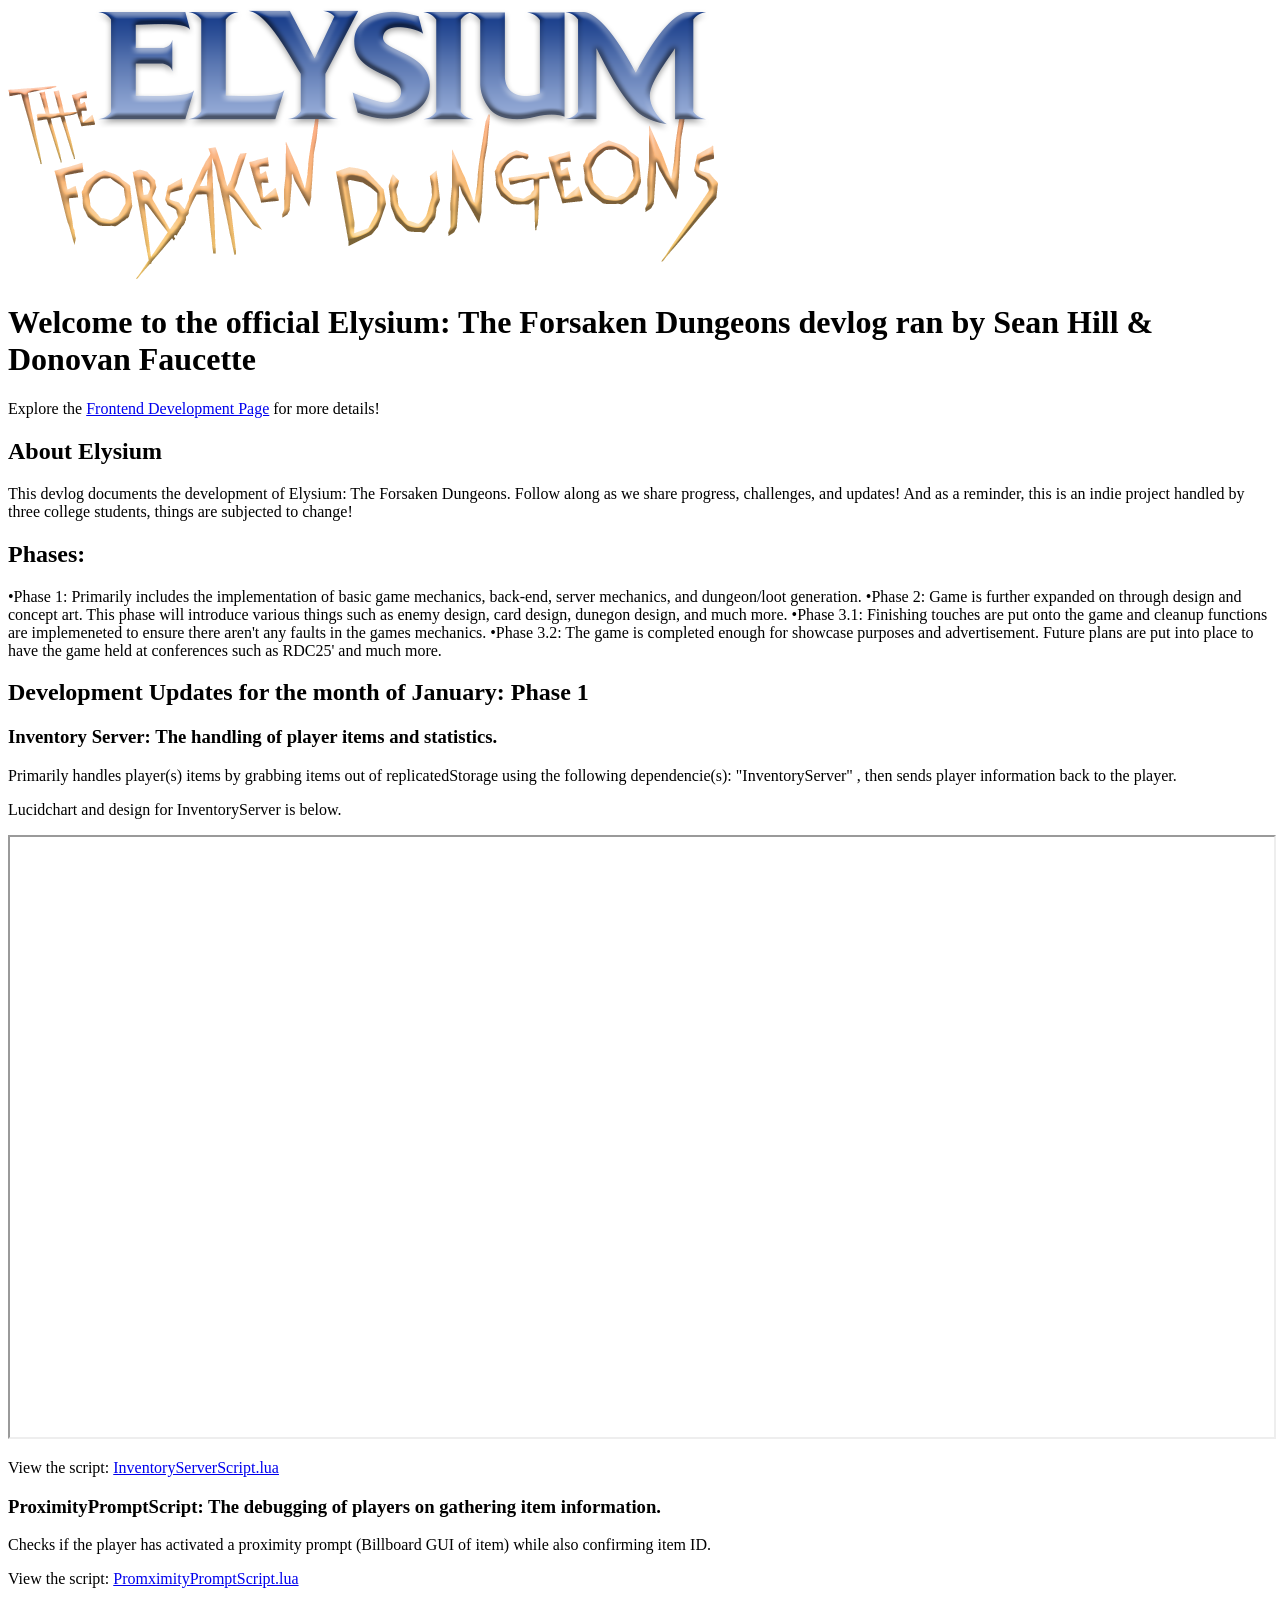
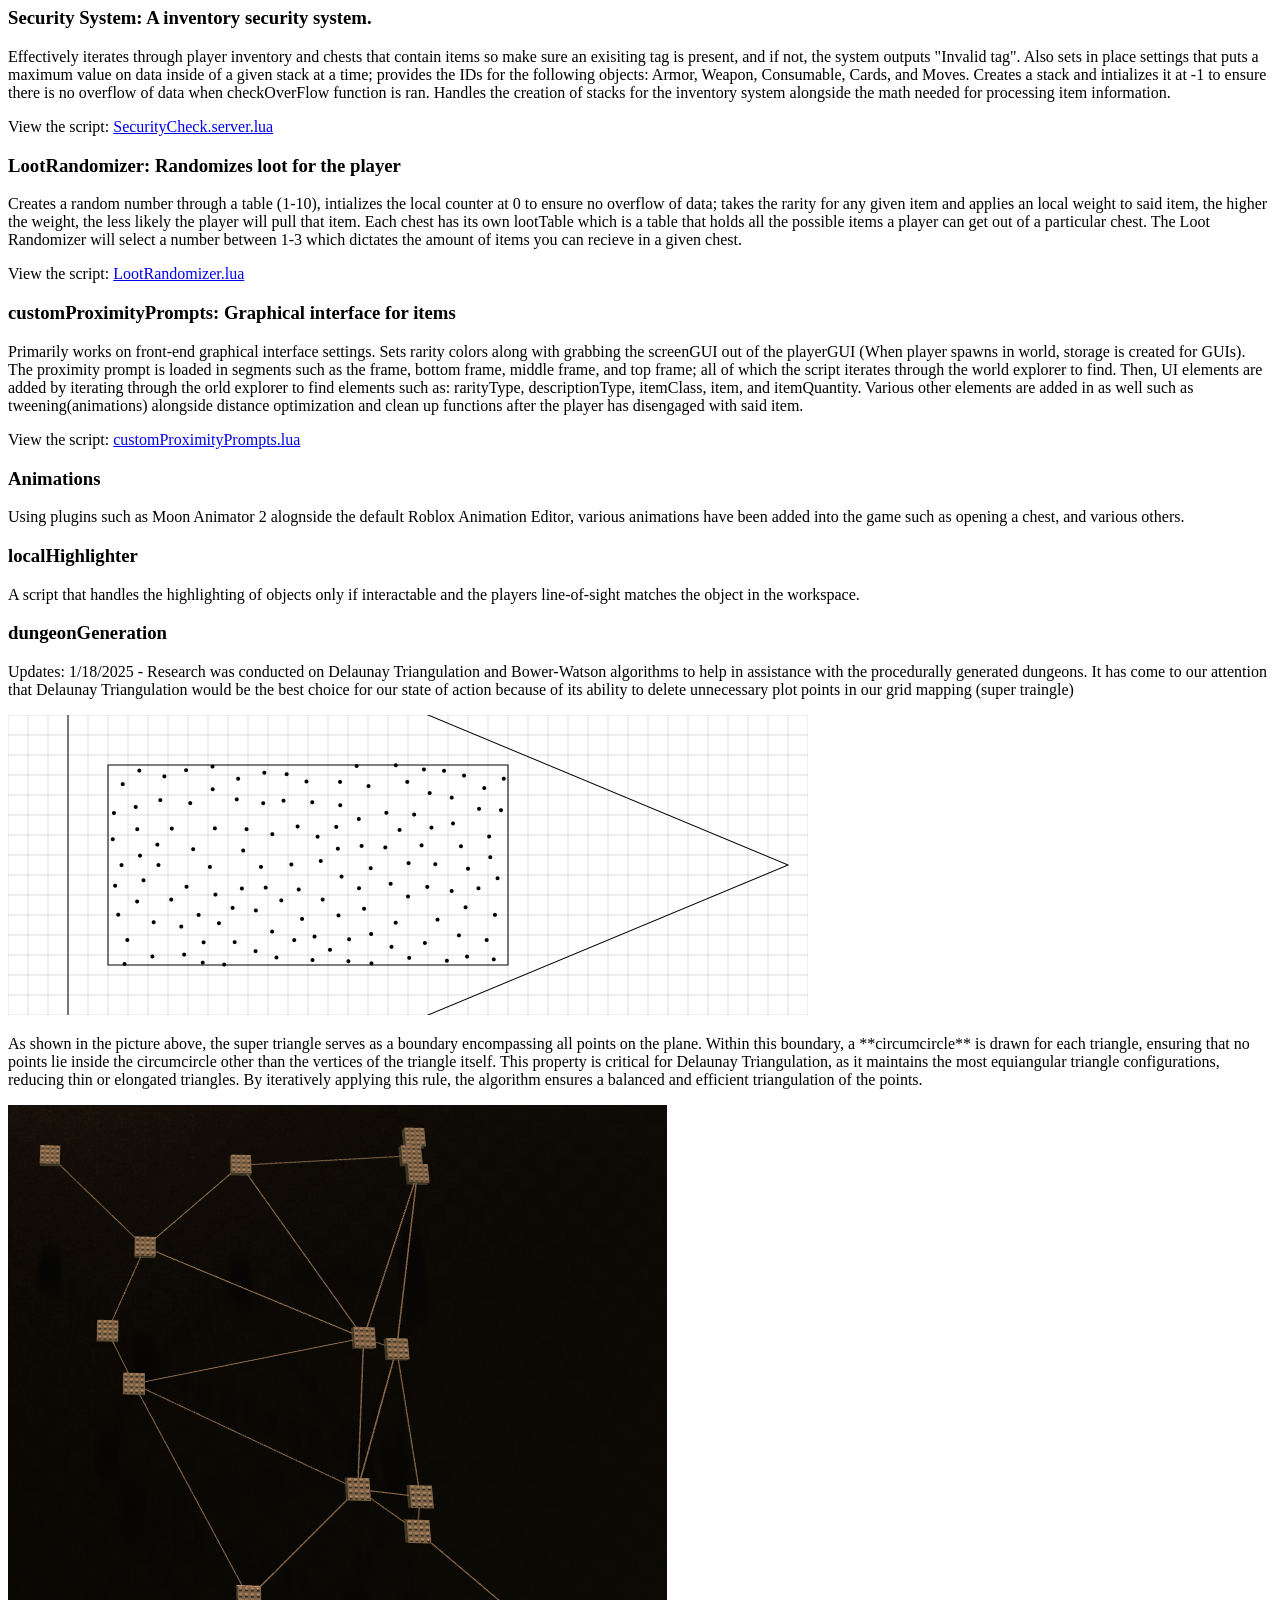
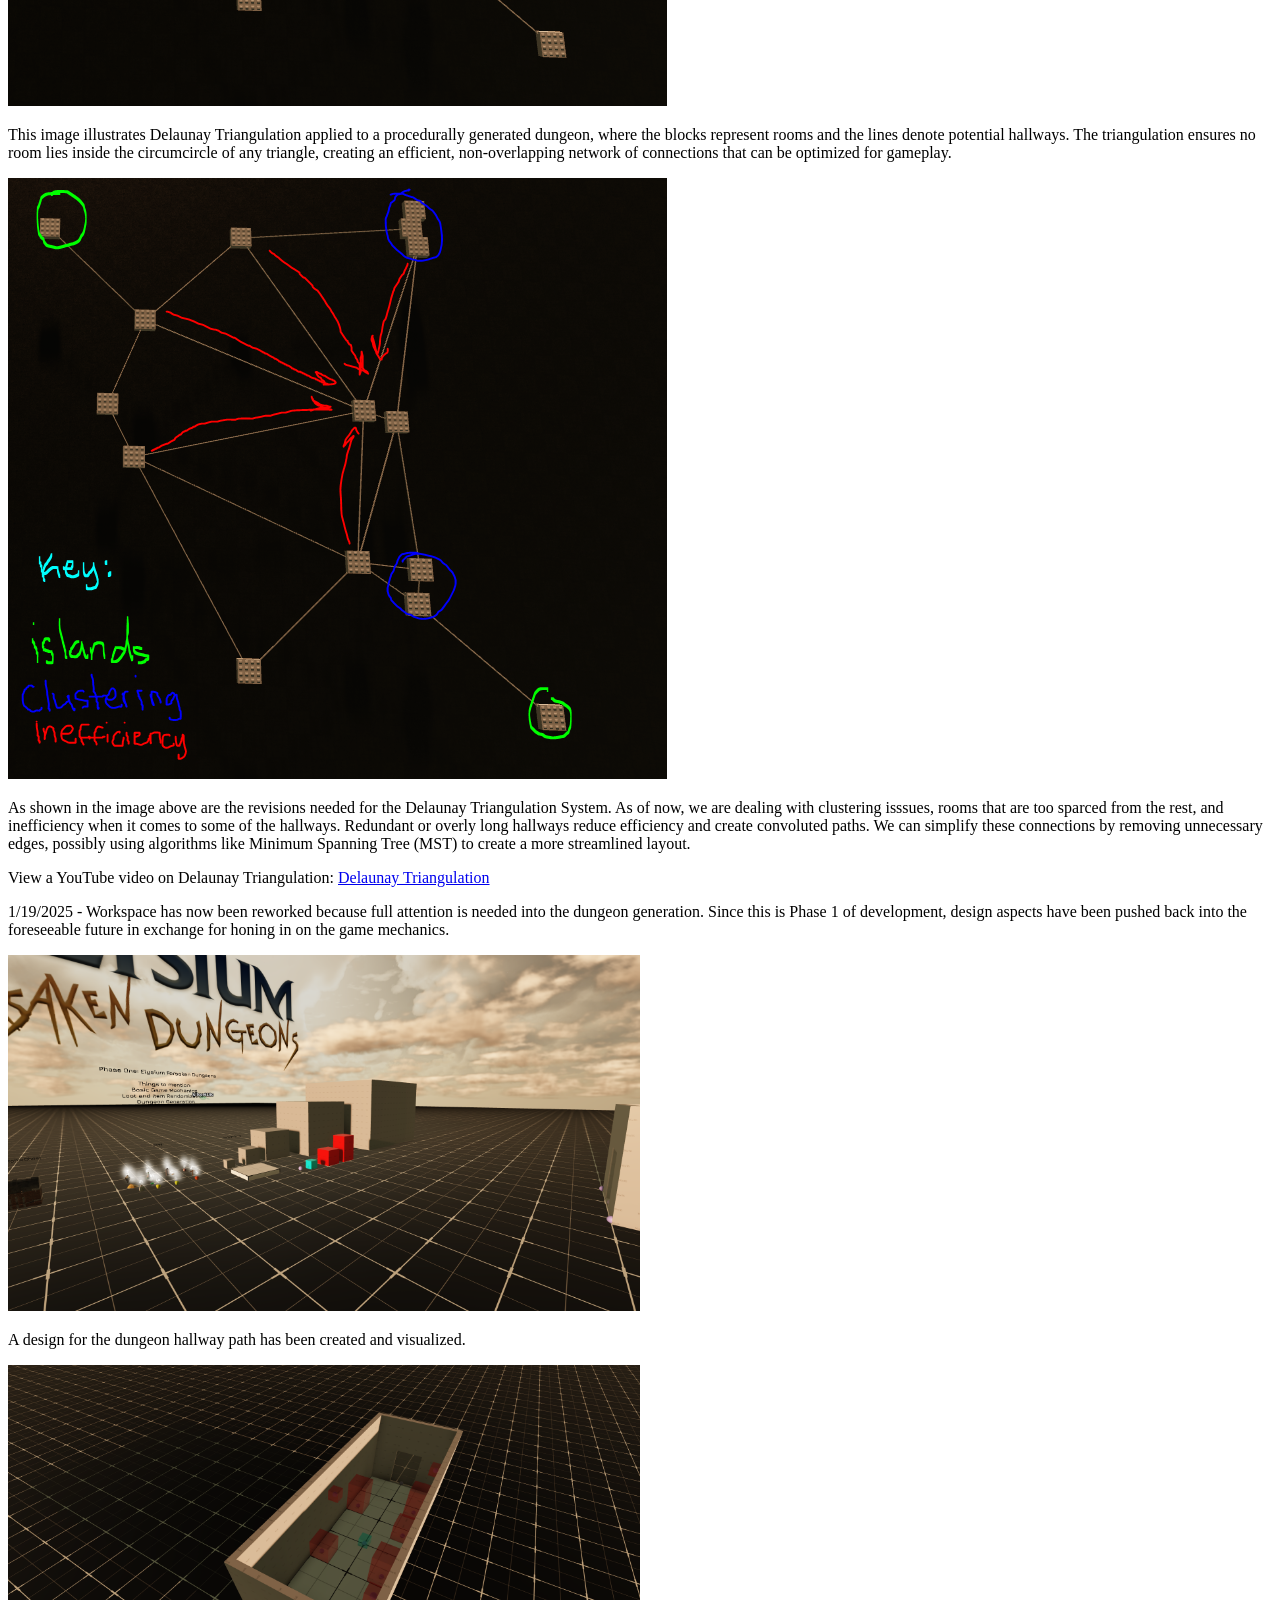
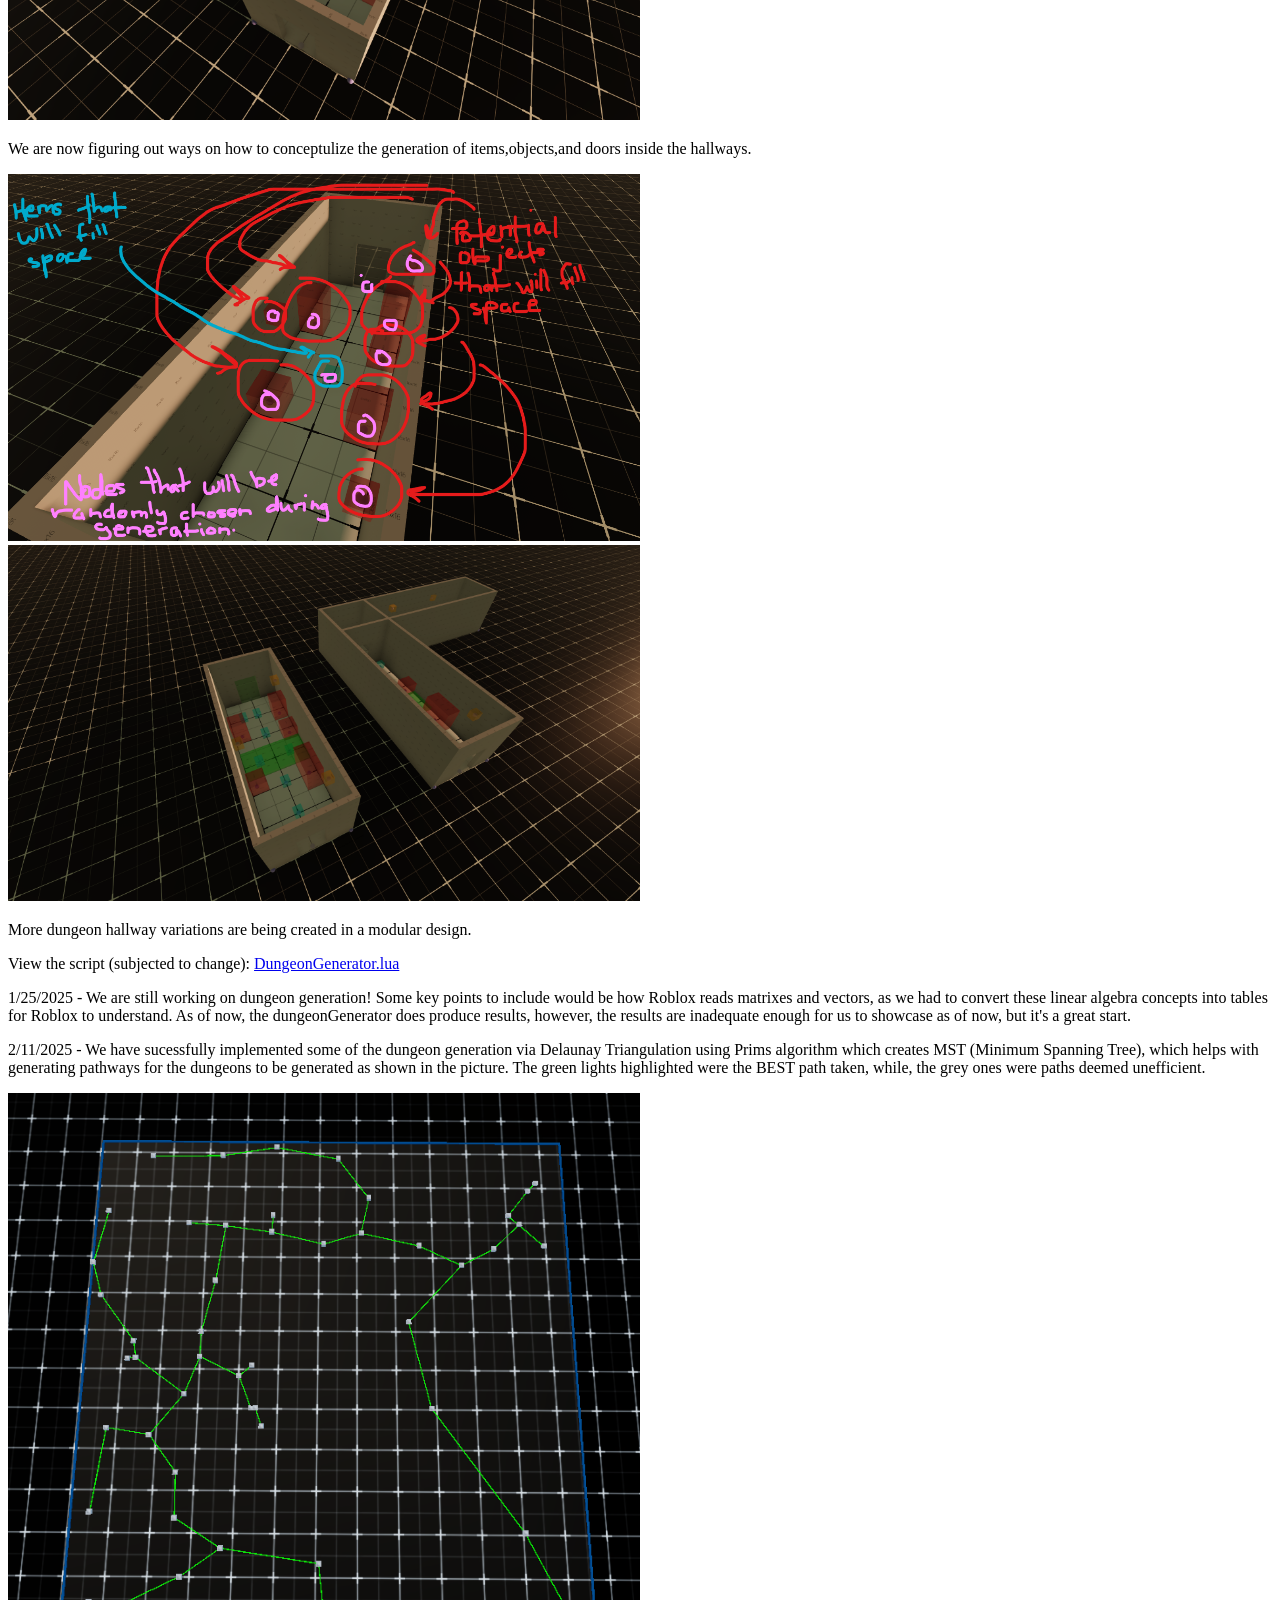
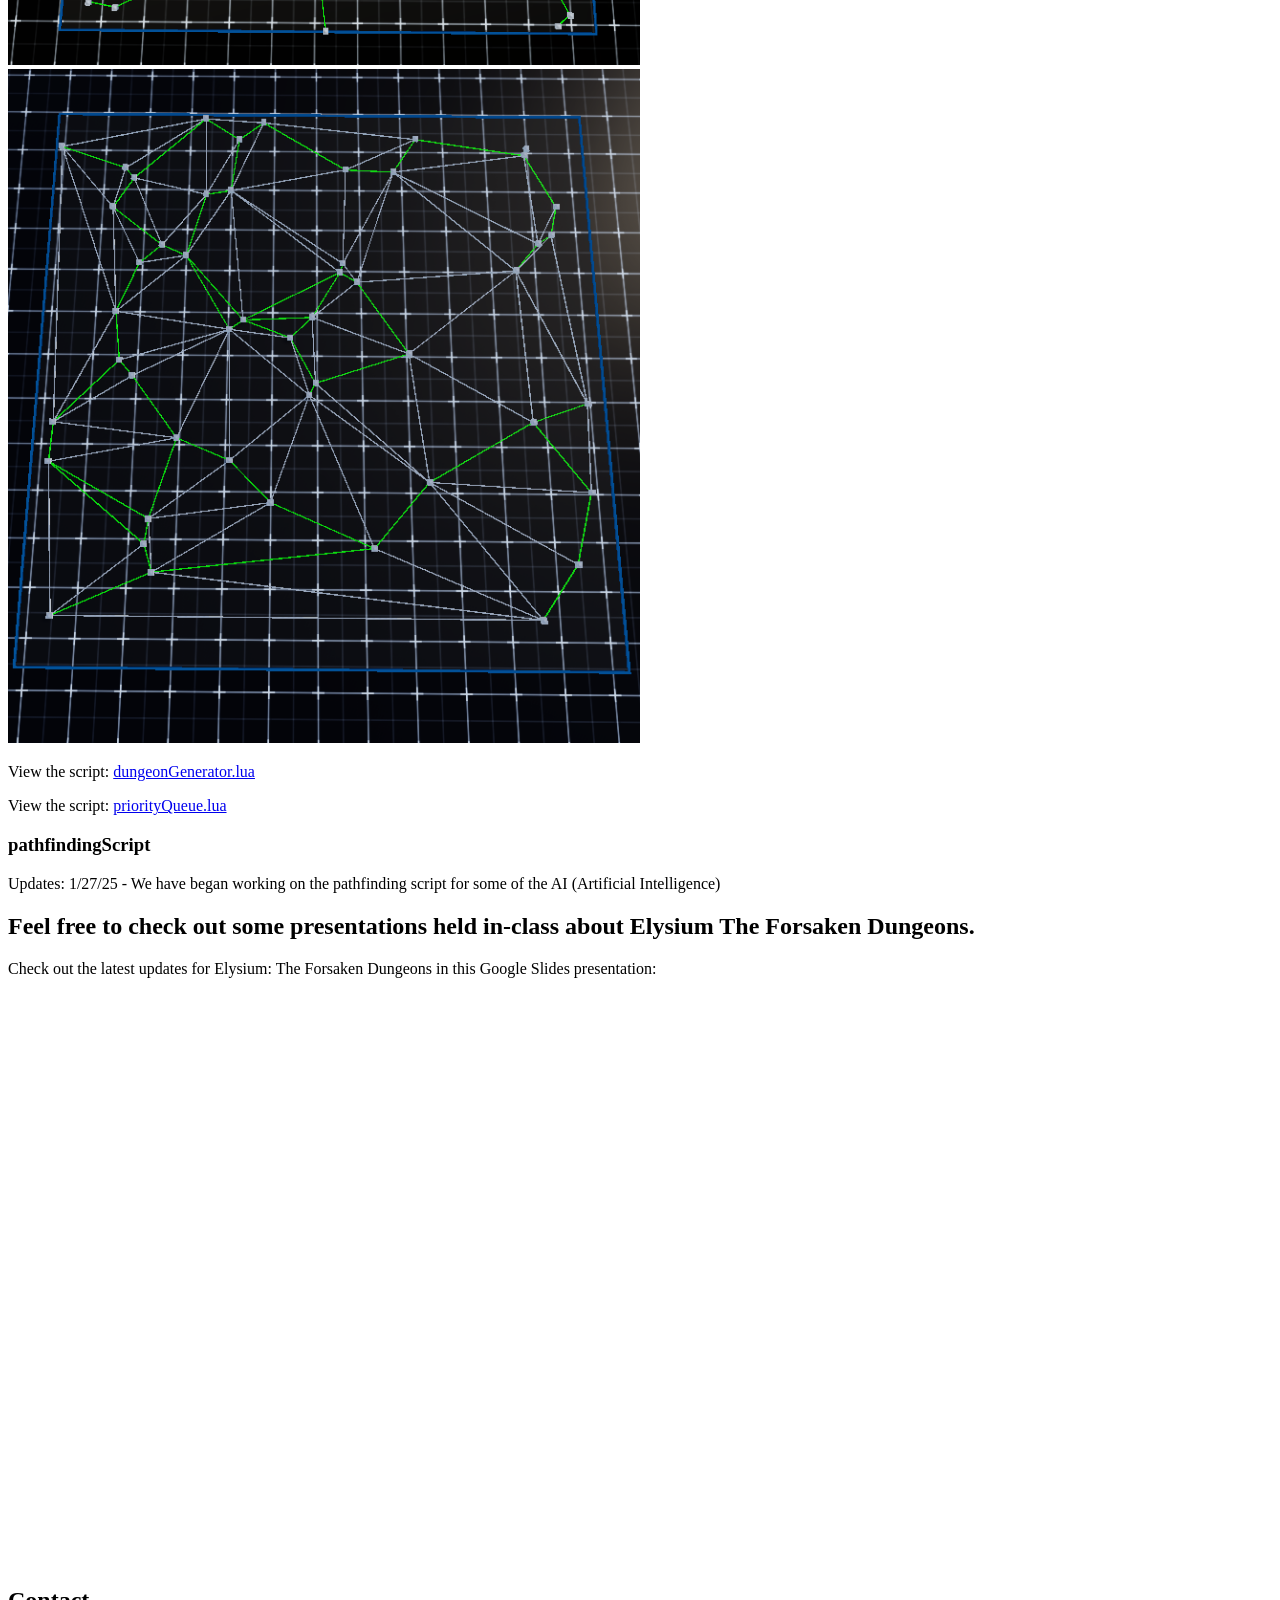
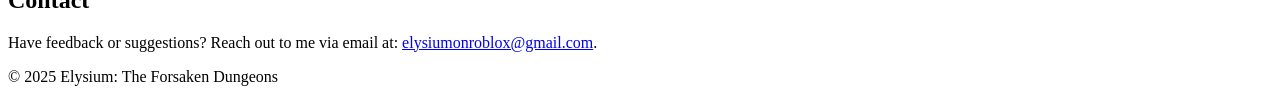
==== index.html @ 2f572a01 "Update index.html" ====
<!DOCTYPE html>
<html lang="en">
<head>
    <meta charset="UTF-8">
    <meta name="viewport" content="width=device-width, initial-scale=1.0">
    <title>Elysium: The Forsaken Dungeons</title>
    <link rel="stylesheet" href="style.css">
</head>
<body>
    <header>
        <img src="logo.png" alt="Elysium Logo" id="game-logo">
        <h1>Welcome to the official Elysium: The Forsaken Dungeons devlog ran by Sean Hill & Donovan Faucette</h1>
        <p>Explore the <a href="https://faucetted0530.github.io/Elysium-Development/" target="_blank">Frontend Development Page</a> for more details!</p>
    </header>
    <main>
        <section>
            <h2>About Elysium</h2>
            <p>This devlog documents the development of Elysium: The Forsaken Dungeons. Follow along as we share progress, challenges, and updates! And as a reminder, this is an indie project handled by three college students, things are subjected to change!</p>
        </section>
        <section>
            <section>
            <h2>Phases:</h2>
            <p>•Phase 1: Primarily includes the implementation of basic game mechanics, back-end, server mechanics, and dungeon/loot generation.
               •Phase 2: Game is further expanded on through design and concept art. This phase will introduce various things such as enemy design, card design, dunegon design, and much more.
               •Phase 3.1: Finishing touches are put onto the game and cleanup functions are implemeneted to ensure there aren't any faults in the games mechanics. 
               •Phase 3.2: The game is completed enough for showcase purposes and advertisement. Future plans are put into place to have the game held at conferences such as RDC25' and much more.</p>
        </section>
        <section>
            <h2>Development Updates for the month of January: Phase 1</h2>
            <article>
                <h3>Inventory Server: The handling of player items and statistics.</h3>
                <p>Primarily handles player(s) items by grabbing items out of replicatedStorage using the following dependencie(s): "InventoryServer" , then sends player information back to the player. </p>
                <p>Lucidchart and design for InventoryServer is below.</p>
                <iframe src="https://drive.google.com/file/d/1Bl6S8-51OgXK31w7BebmNlVU2c-J7W19/preview" width="100%" height="600px">
                Your browser does not support iframes.
                </iframe>
                <p>View the script: <a href="https://github.com/Silver20619/Elysium-Development/raw/main/Scripts/src/Server/InventoryServer.lua" target="_blank">InventoryServerScript.lua</a></p
                
            </article>
            <article>
                <h3>ProximityPromptScript: The debugging of players on gathering item information.</h3>
                <p>Checks if the player has activated a proximity prompt (Billboard GUI of item) while also confirming item ID. </p>
                <p>View the script: <a href="https://github.com/Silver20619/Elysium-Development/raw/main/Scripts/src/Server/ProximityPromptScript/Script.server.lua" target="_blank">PromximityPromptScript.lua</a></p
                                                                                                                                                                                                              
            </article>
            <article>
                <h3>Security System: A inventory security system.</h3>
                <p>Effectively iterates through player inventory and chests that contain items so make sure an exisiting tag is present, and if not, the system outputs "Invalid tag". Also sets in place settings that puts a maximum value on data inside of a given stack at a time; provides the IDs for the following objects: Armor, Weapon, Consumable, Cards, and Moves. Creates a stack and intializes it at -1 to ensure there is no overflow of data when checkOverFlow function is ran. Handles the creation of stacks for the inventory system alongside the math needed for processing item information. </p>
                <p>View the script: <a href="https://github.com/Silver20619/Elysium-Development/raw/main/Scripts/src/Server/SecurityCheck.server.lua" target="_blank">SecurityCheck.server.lua</a></p
            </article>
             <article>
                <h3>LootRandomizer: Randomizes loot for the player </h3>
                <p>Creates a random number through a table (1-10), intializes the local counter at 0 to ensure no overflow of data; takes the rarity for any given item and applies an local weight to said item, the higher the weight, the less likely the player will pull that item. Each chest has its own lootTable which is a table that holds all the possible items a player can get out of a particular chest. The Loot Randomizer will select a number between 1-3 which dictates the amount of items you can recieve in a given chest. </p>
                <p>View the script: <a href="https://github.com/Silver20619/Elysium-Development/raw/main/Scripts/src/Server/LootRandomizer.lua" target="_blank">LootRandomizer.lua</a></p
                <img src="RobloxScreenShot20250115_164452254.png" alt="Player interacts with chest and is granted the random item "Antidote">                                                                                                                                                                              
            </article>
            <article>
                <h3>customProximityPrompts: Graphical interface for items</h3>
                <p>Primarily works on front-end graphical interface settings. Sets rarity colors along with grabbing the screenGUI out of the playerGUI (When player spawns in world, storage is created for GUIs). The proximity prompt is loaded in segments such as the frame, bottom frame, middle frame, and top frame; all of which the script iterates through the world explorer to find. Then, UI elements are added by iterating through the orld explorer to find elements such as: rarityType, descriptionType, itemClass, item, and itemQuantity. Various other elements are added in as well such as tweening(animations) alongside distance optimization and clean up functions after the player has disengaged with said item. </p>
                <p>View the script: <a href="https://github.com/Silver20619/Elysium-Development/raw/main/Scripts/src/Server/customProximityPrompts.lua" target="_blank">customProximityPrompts.lua</a></p
                <img src="C2976CD9-923E-4DBC-86C6-30BD529B8DAD.jpg" alt="Player looking at a red apple in the game world is promnpted a GUI (graphical user interface) designed completely in Roblox Studio">                                                                                                                                                                                              
            </article>
            <article>
                <h3>Animations</h3>
                <p>Using plugins such as Moon Animator 2 alognside the default Roblox Animation Editor, various animations have been added into the game such as opening a chest, and various others. </p>
            </article>
            <article>
                <h3>localHighlighter</h3>
                <p>A script that handles the highlighting of objects only if interactable and the players line-of-sight matches the object in the workspace.</p>
            </article>
             <article>
                <h3>dungeonGeneration</h3>
                <p>Updates:
                1/18/2025 - Research was conducted on Delaunay Triangulation and Bower-Watson algorithms to help in assistance with the procedurally generated dungeons. It has come to our attention that Delaunay Triangulation would be the best choice for our state of action because of its ability to delete unnecessary plot points in our grid mapping (super traingle) </p>
                <img src="superTriangle.png" 
                 alt="Super Triangle in Delaunay Triangulation" 
                 style="max-width: 100%; height: auto;">
                 <p> As shown in the picture above, the super triangle serves as a boundary encompassing all points on the plane. Within this boundary, a **circumcircle** is drawn for each triangle, ensuring that no points lie inside the circumcircle other than the vertices of the triangle itself. This property is critical for Delaunay Triangulation, as it maintains the most equiangular triangle configurations, reducing thin or elongated triangles. By iteratively applying this rule, the algorithm ensures a balanced and efficient triangulation of the points.</p>
                <img src="Triangulation.PNG" 
                 alt="Delaunay Triangulation ran in-game simulating rooms and pathways to rooms" 
                 style="max-width: 100%; height: auto;">
                 <p> This image illustrates Delaunay Triangulation applied to a procedurally generated dungeon, where the blocks represent rooms and the lines denote potential hallways. The triangulation ensures no room lies inside the circumcircle of any triangle, creating an efficient, non-overlapping network of connections that can be optimized for gameplay.</p>    
                <img src="TriangulationRevision.PNG" 
                 alt="Revised Delaunay Triangulation for future reference" 
                 style="max-width: 100%; height: auto;">
                 <p>As shown in the image above are the revisions needed for the Delaunay Triangulation System. As of now, we are dealing with clustering isssues, rooms that are too sparced from the rest, and inefficiency when it comes to some of the hallways. Redundant or overly long hallways reduce efficiency and create convoluted paths. We can simplify these connections by removing unnecessary edges, possibly using algorithms like Minimum Spanning Tree (MST) to create a more streamlined layout.</p>
                 <p>View a YouTube video on Delaunay Triangulation: <a href="https://www.youtube.com/watch?v=GctAunEuHt4&t=1s" target="_blank">Delaunay Triangulation</a></p </p>
                 <p>1/19/2025 - Workspace has now been reworked because full attention is needed into the dungeon generation. Since this is Phase 1 of development, design aspects have been pushed back into the foreseeable future in exchange for honing in on the game mechanics.</p>
                 <img src="RevisedWorkspace.png" 
                 alt="Revised Workspace to allow for full workflow" 
                 style="max-width: 50%; height: auto;">
                 <p>A design for the dungeon hallway path has been created and visualized. </p>
                 <img src="dungeonHallwayTemplate.png" 
                 alt="First iteration of dungeon hallway designed with nodes, objects, and items; alongside all dimensions needed" 
                 style="max-width: 50%; height: auto;">
                 <p>We are now figuring out ways on how to conceptulize the generation of items,objects,and doors inside the hallways. </p>
                 <img src="generationConcept.png" 
                 alt="Concept required for dungeon generation" 
                 style="max-width: 50%; height: auto;">
                 <img src="variousDungeonLayout.png" 
                 alt="More dungeon hallway variations are being created." 
                 style="max-width: 50%; height: auto;">
                 <p>More dungeon hallway variations are being created in a modular design.</p>
                 <p>View the script (subjected to change): <a href="https://github.com/Silver20619/Elysium-Development/raw/main/Scripts/src/Server/DungeonGenerator.lua" target="_blank">DungeonGenerator.lua</a></p>
                  <p>1/25/2025 - We are still working on dungeon generation! Some key points to include would be how Roblox reads matrixes and vectors, as we had to convert these linear algebra concepts into tables for Roblox to understand. As of now, the dungeonGenerator does produce results, however, the results are inadequate enough for us to showcase as of now, but it's a great start.</p>
                 <p>2/11/2025 - We have sucessfully implemented some of the dungeon generation via Delaunay Triangulation using Prims algorithm which creates MST (Minimum Spanning Tree), which helps with generating pathways for the dungeons to be generated as shown in the picture. The green lights highlighted were the BEST path taken, while, the grey ones were paths deemed unefficient.</p>
                 <img src="flushedDesign.png" 
                 alt="MST (Minimum Spannning Tree)" 
                 style="max-width: 50%; height: auto;">
                 <img src="revisedDelanuayTriangulation.png" 
                 alt="MST (Minimum Spannning Tree)" 
                 style="max-width: 50%; height: auto;">
                 <p>View the script: <a href="https://github.com/Silver20619/Elysium-Development/raw/main/Scripts/src/Server/dungeonGenerator.lua" target="_blank">dungeonGenerator.lua</a></p
                <p>View the script: <a href="https://github.com/Silver20619/Elysium-Development/raw/main/Scripts/src/Server/priorityQueue.lua" target="_blank">priorityQueue.lua</a></p
            </article>
            <h3>pathfindingScript</h3>
                <p>Updates:
                1/27/25 - We have began working on the pathfinding script for some of the AI (Artificial Intelligence) </p>
            </article>
           
        </section>

        <!-- Google Slides Embed Section -->
        <section>
            <h2>Feel free to check out some presentations held in-class about Elysium The Forsaken Dungeons.</h2>
            <p>Check out the latest updates for Elysium: The Forsaken Dungeons in this Google Slides presentation:</p>
            <iframe src="https://docs.google.com/presentation/d/e/2PACX-1vS-Ve42lEekk6aHbVl4VysuiZUjRAtt9tw-E0mODjv5jHIIyIK9VS1LW9nBuxpJyLHWP__s0kZuMmwU/embed?start=false&loop=false&delayms=3000" frameborder="0" width="960" height="569" allowfullscreen="true" mozallowfullscreen="true" webkitallowfullscreen="true"></iframe>
        </section>

        <section>
            <h2>Contact</h2>
            <p>Have feedback or suggestions? Reach out to me via email at: <a href="mailto:elysiumonroblox@gmail.com">elysiumonroblox@gmail.com</a>.</p>
        </section>
    </main>
    <footer>
        <p>&copy; 2025 Elysium: The Forsaken Dungeons</p>
    </footer>
</body>
</html>
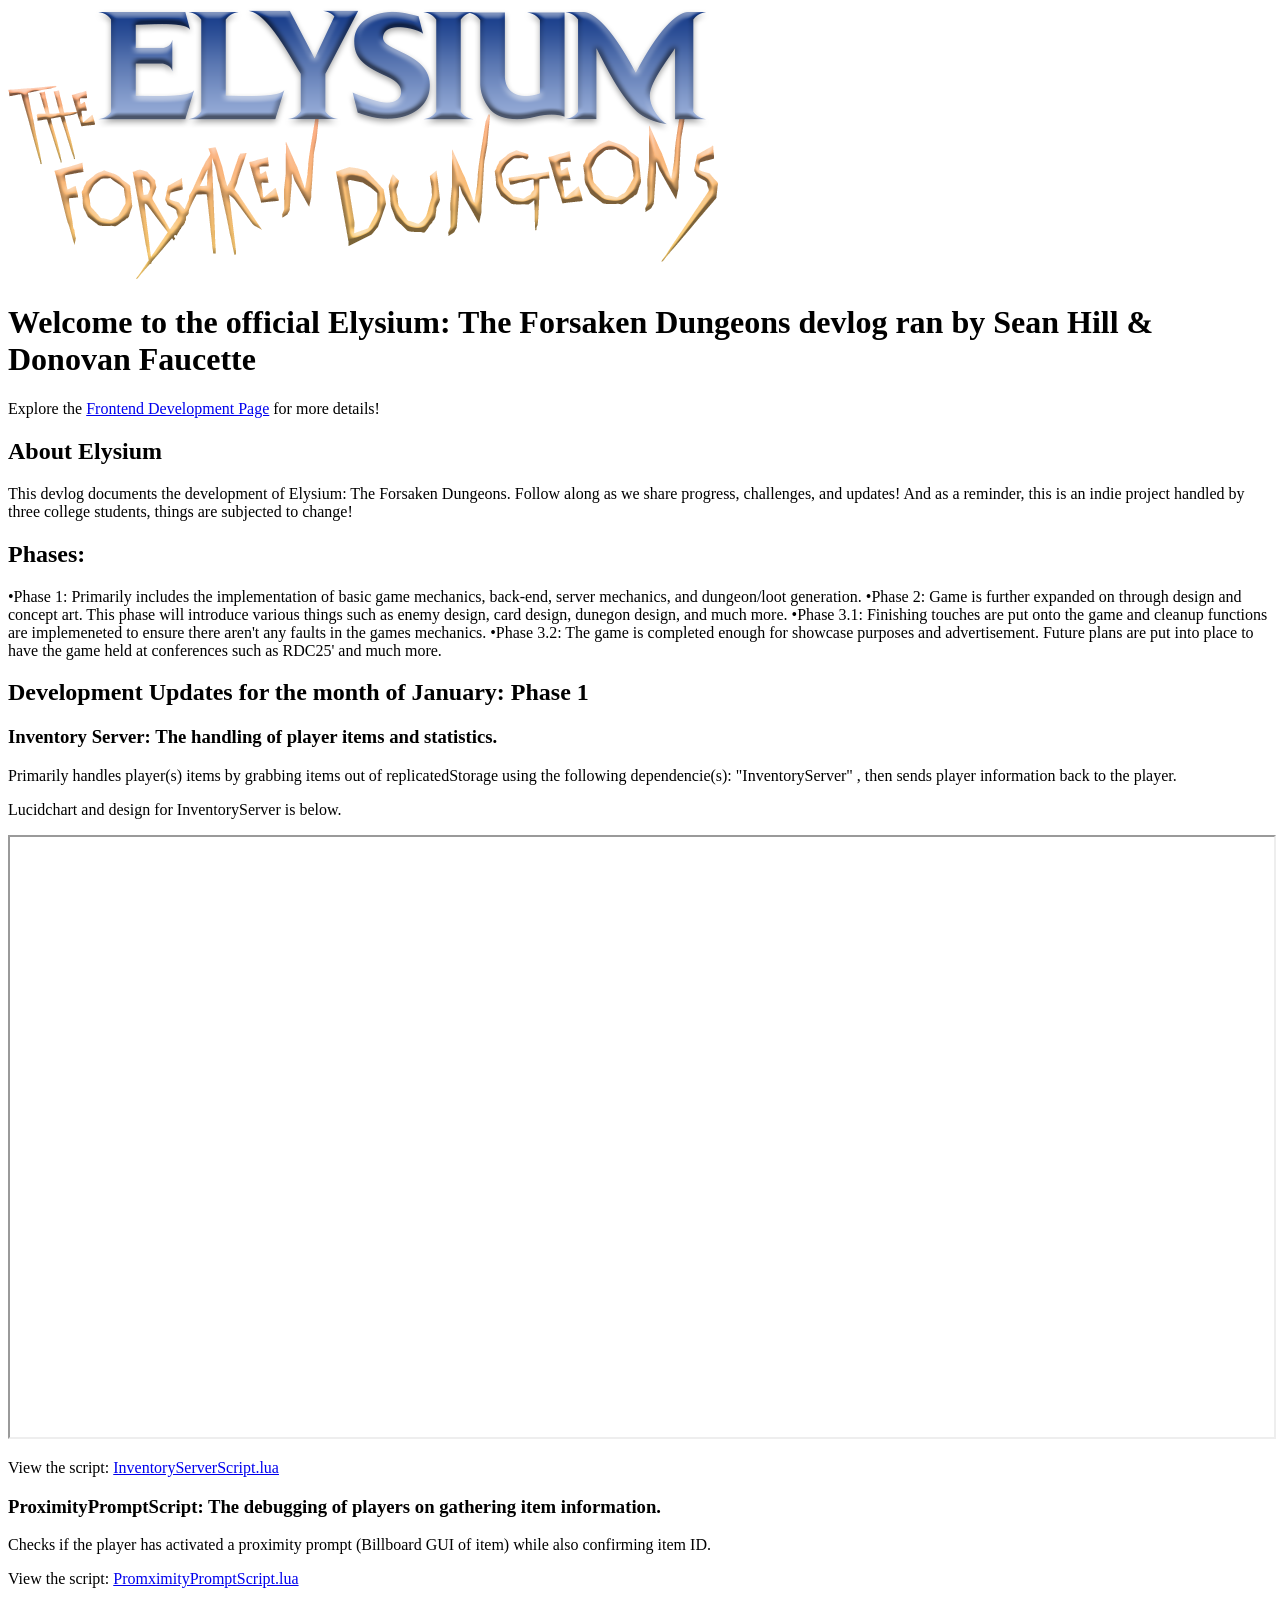
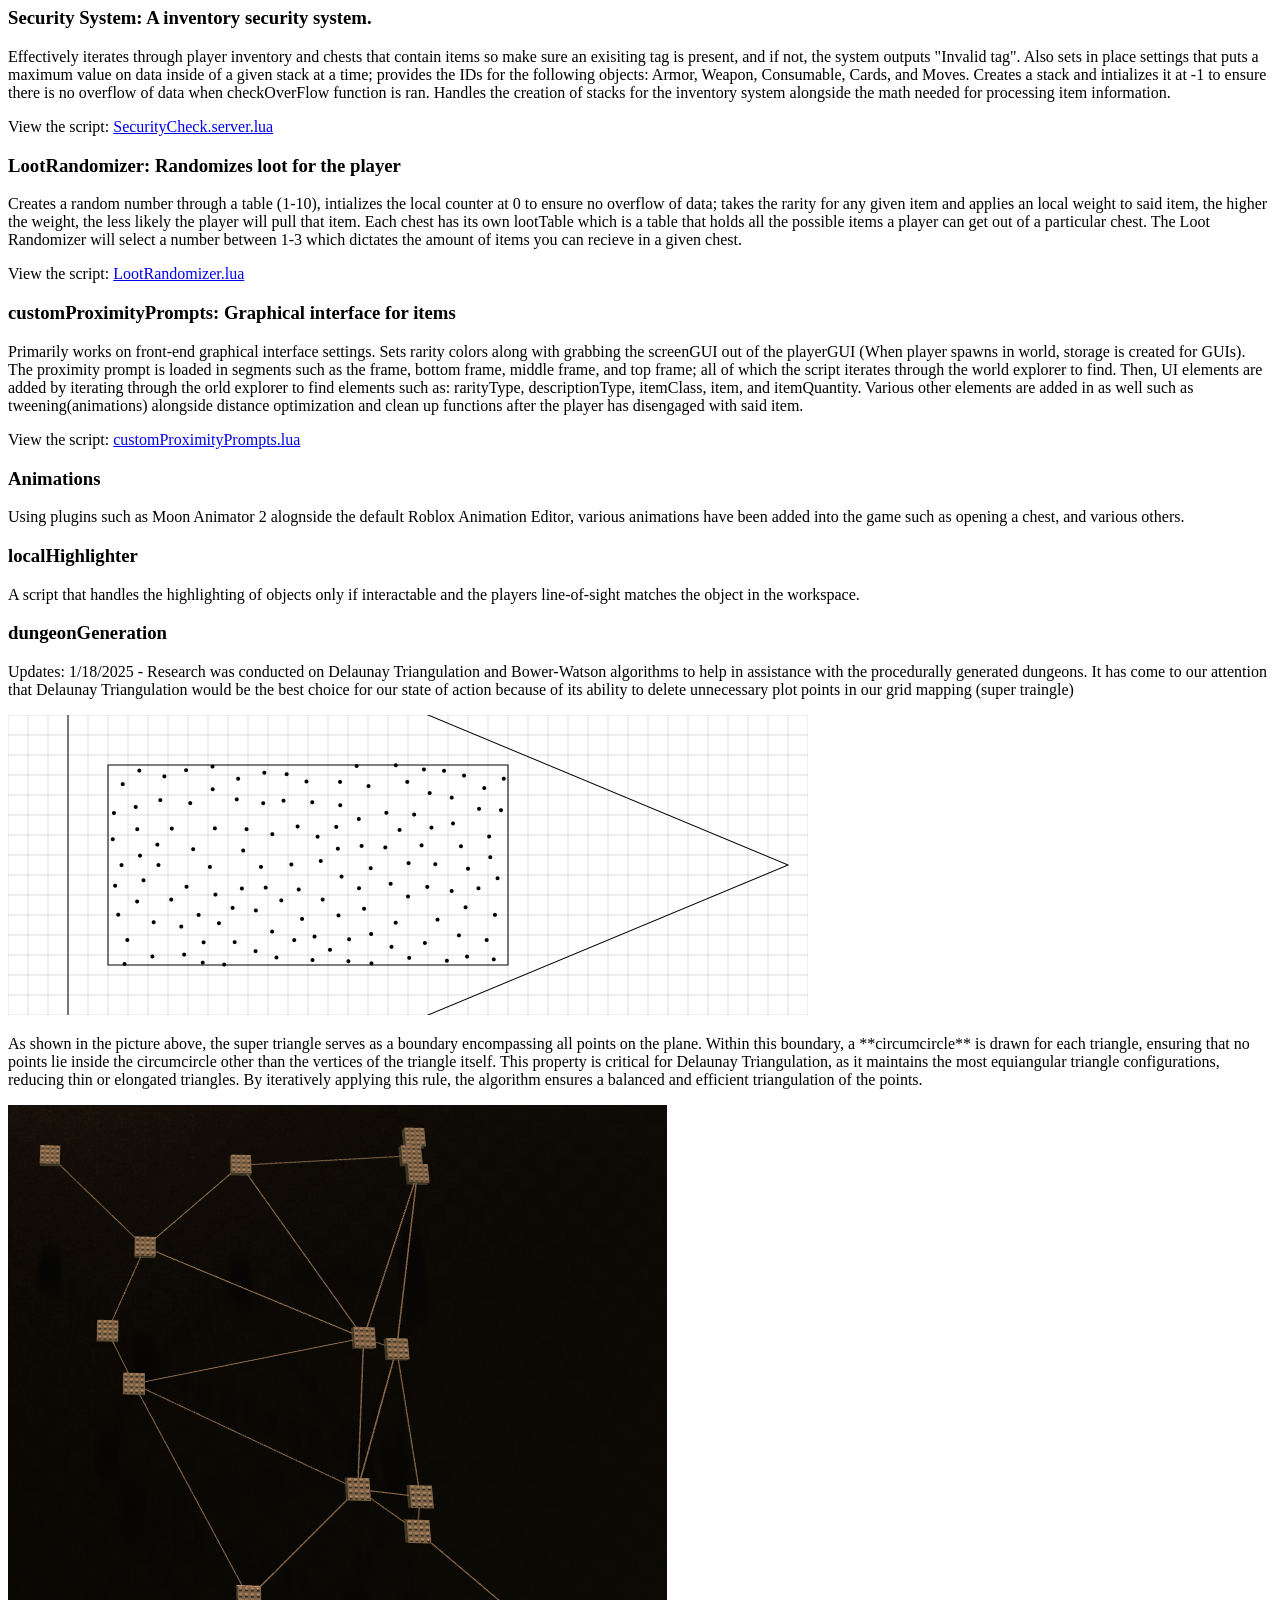
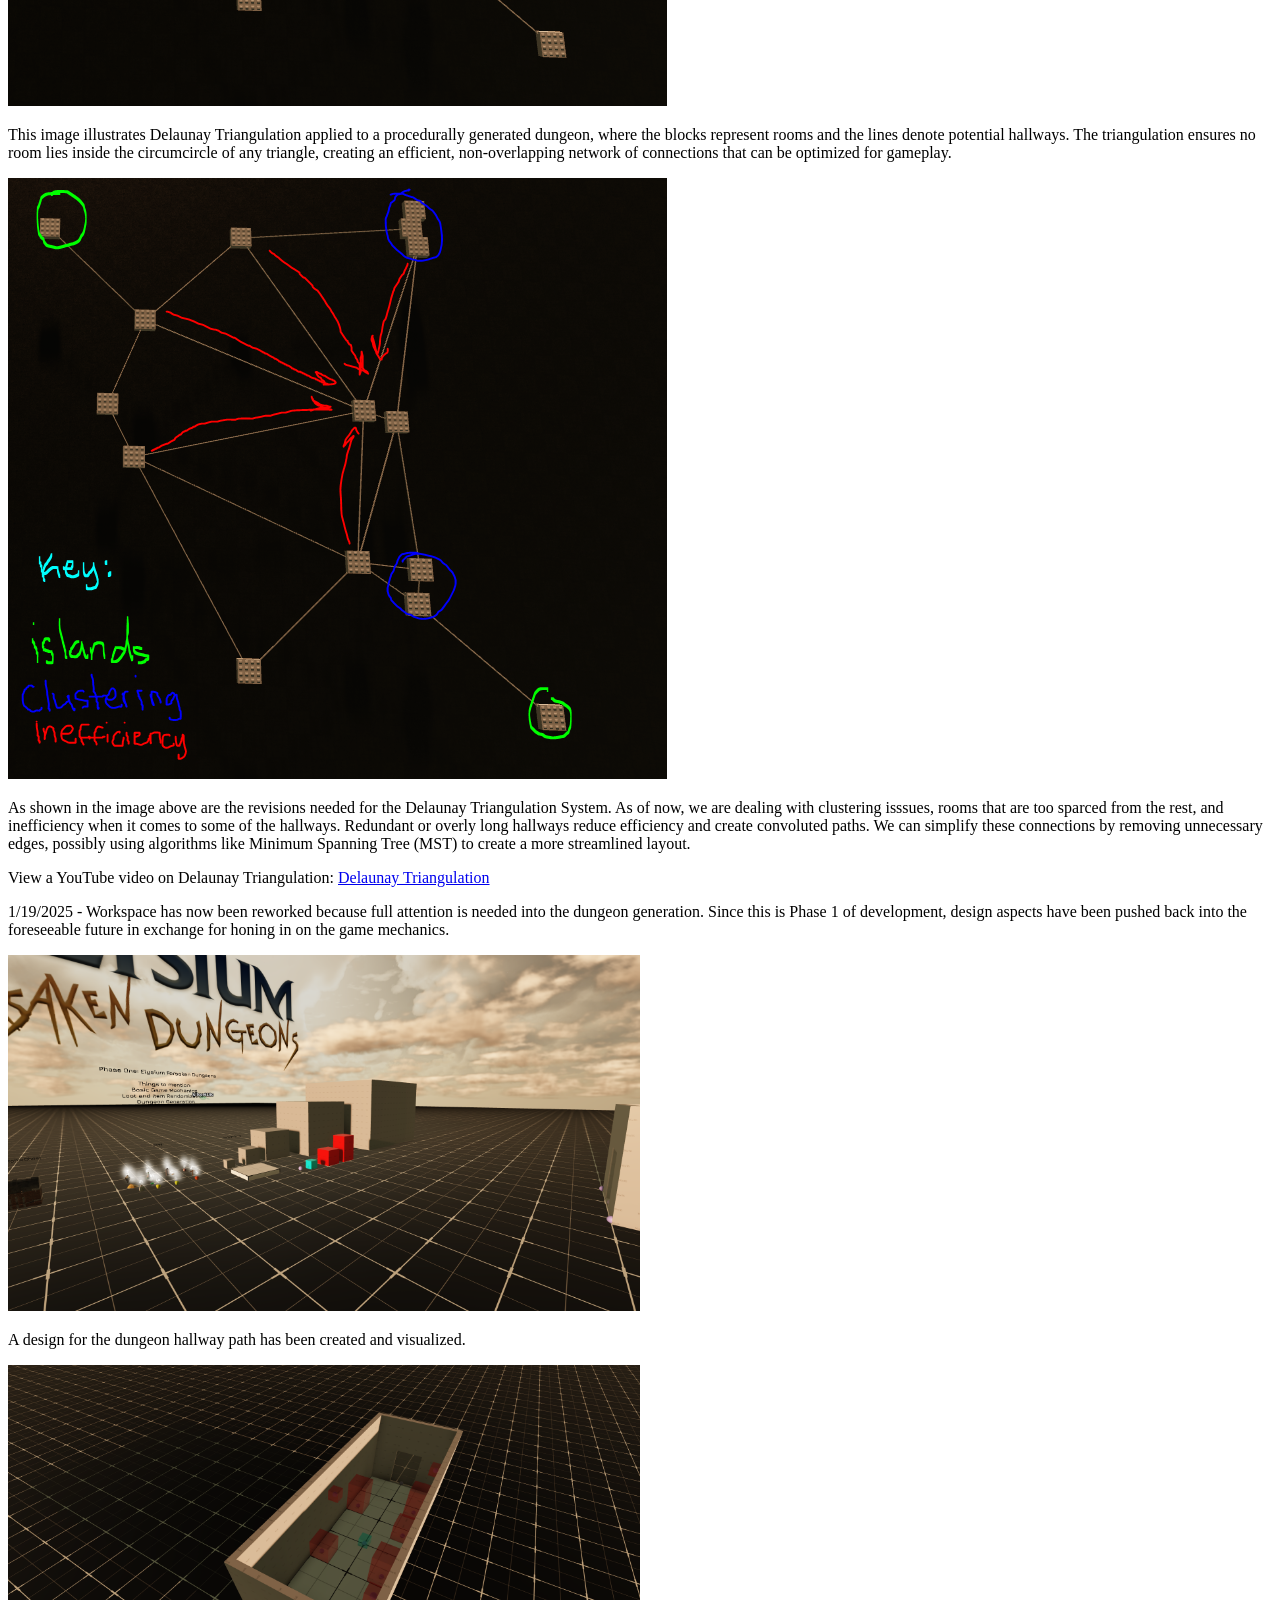
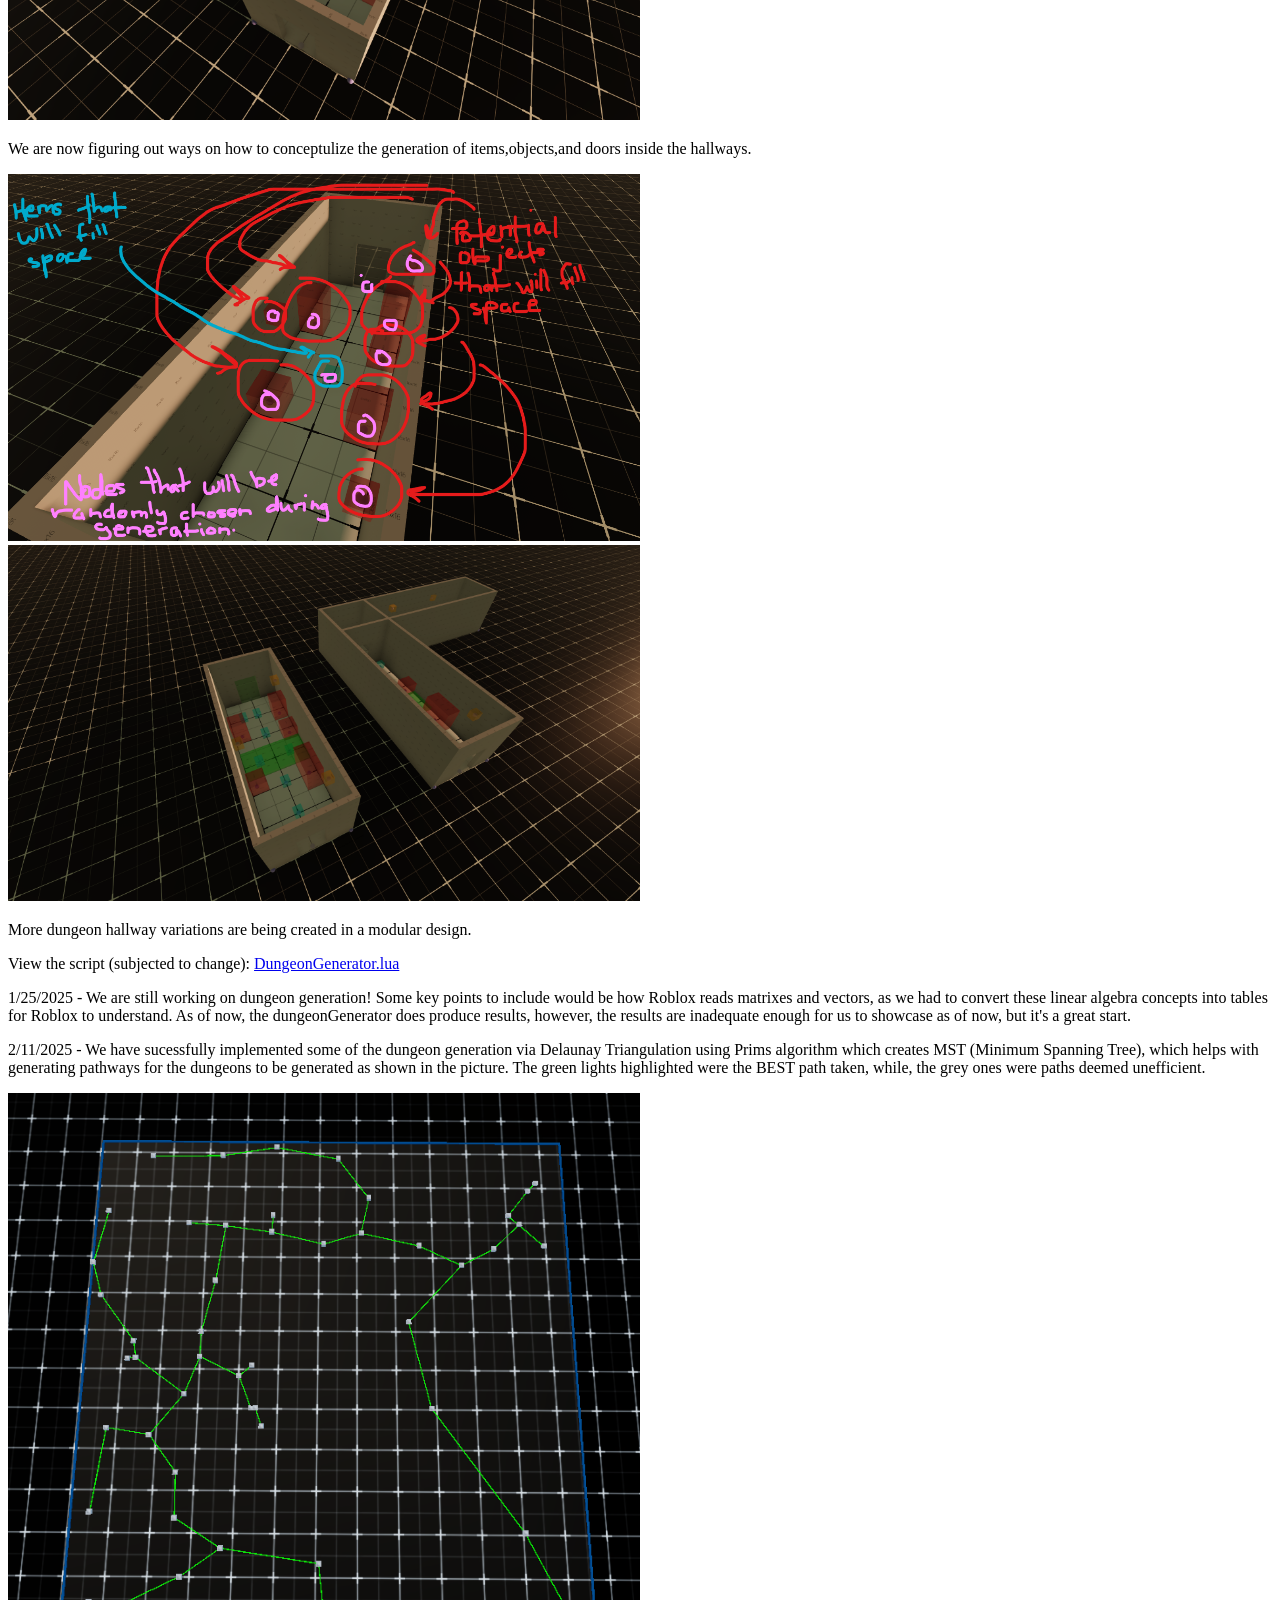
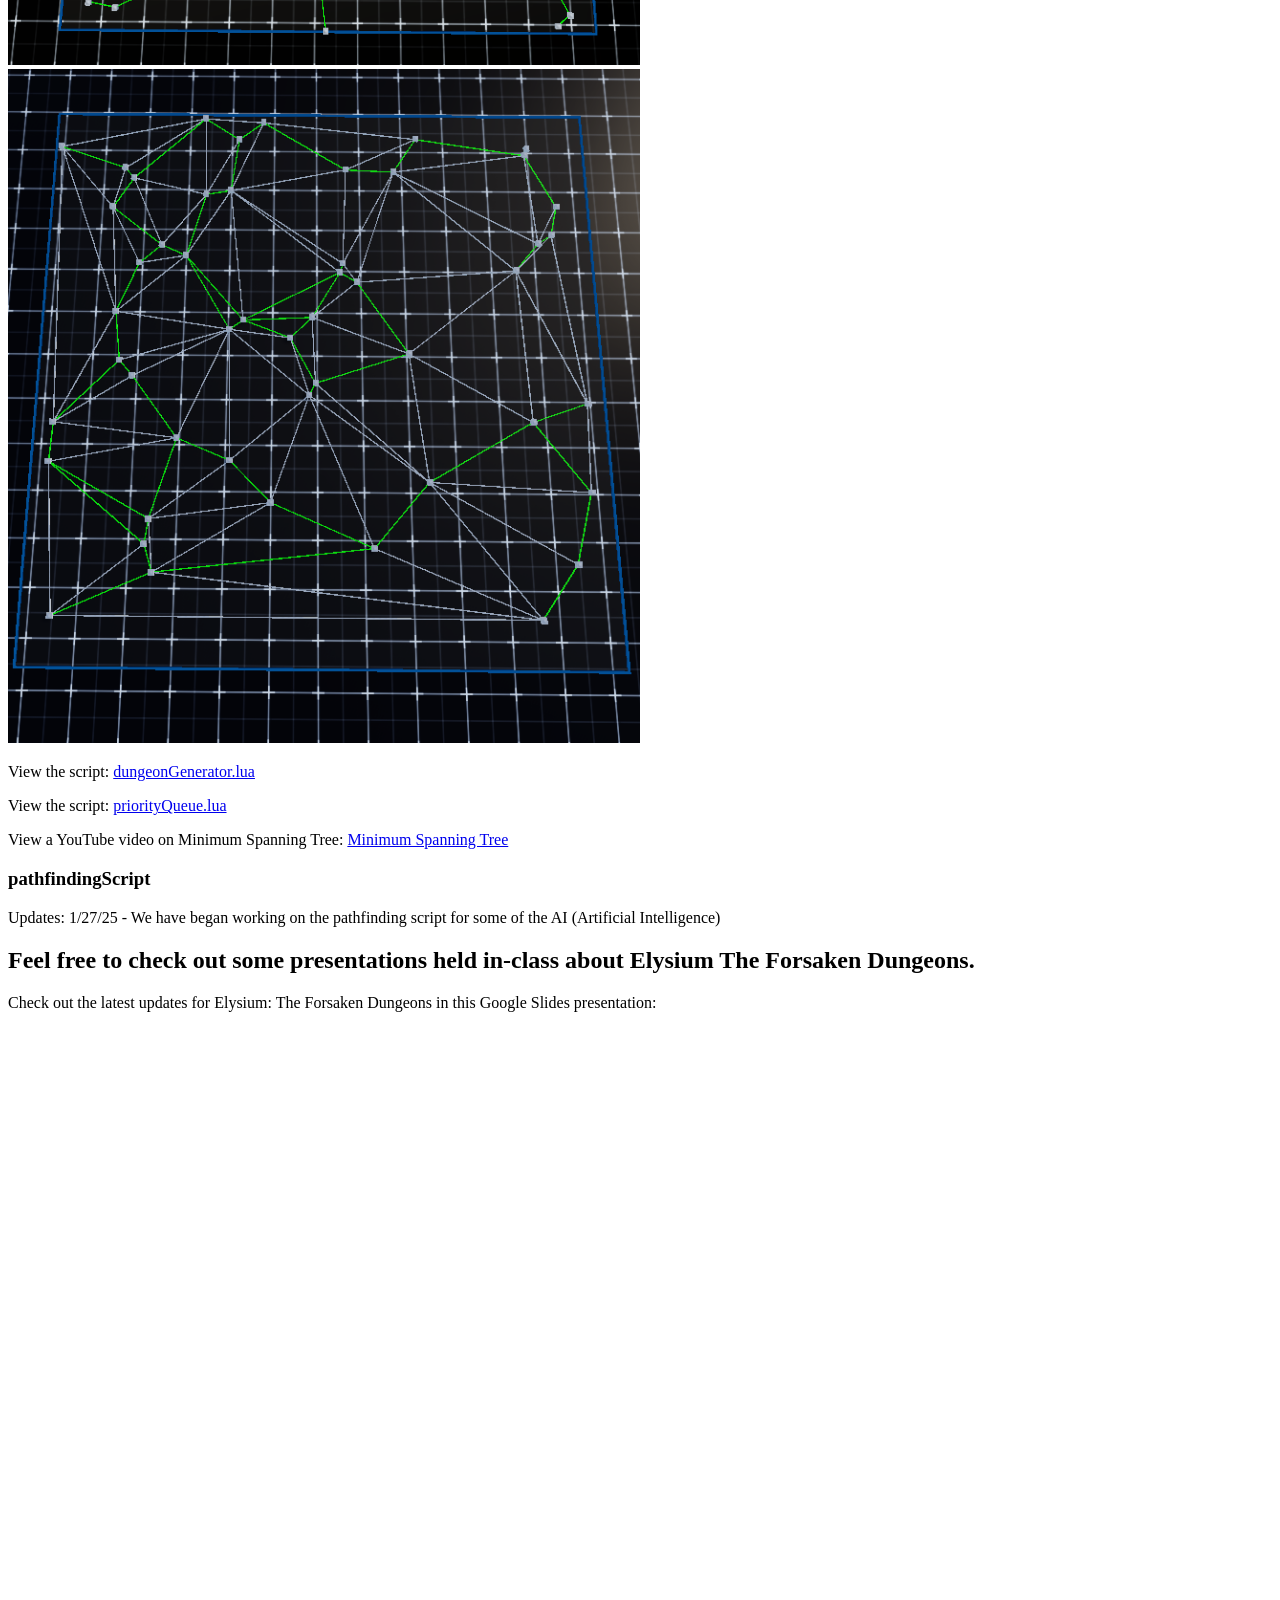
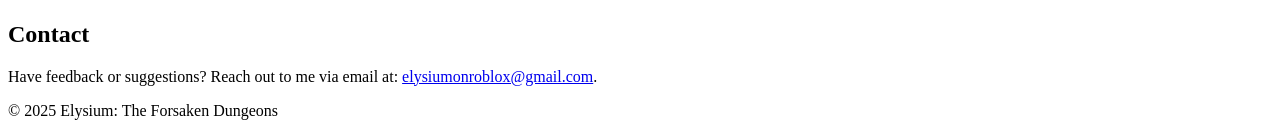
==== commit 2c6b5432: "Update index.html" ====
--- a/index.html
+++ b/index.html
@@ -112,6 +112,7 @@
                  style="max-width: 50%; height: auto;">
                  <p>View the script: <a href="https://github.com/Silver20619/Elysium-Development/raw/main/Scripts/src/Server/dungeonGenerator.lua" target="_blank">dungeonGenerator.lua</a></p
                 <p>View the script: <a href="https://github.com/Silver20619/Elysium-Development/raw/main/Scripts/src/Server/priorityQueue.lua" target="_blank">priorityQueue.lua</a></p
+                <p>View a YouTube video on Minimum Spanning Tree: <a href="https://www.geeksforgeeks.org/what-is-minimum-spanning-tree-mst/" target="_blank">Minimum Spanning Tree</a></p </p>
             </article>
             <h3>pathfindingScript</h3>
                 <p>Updates:
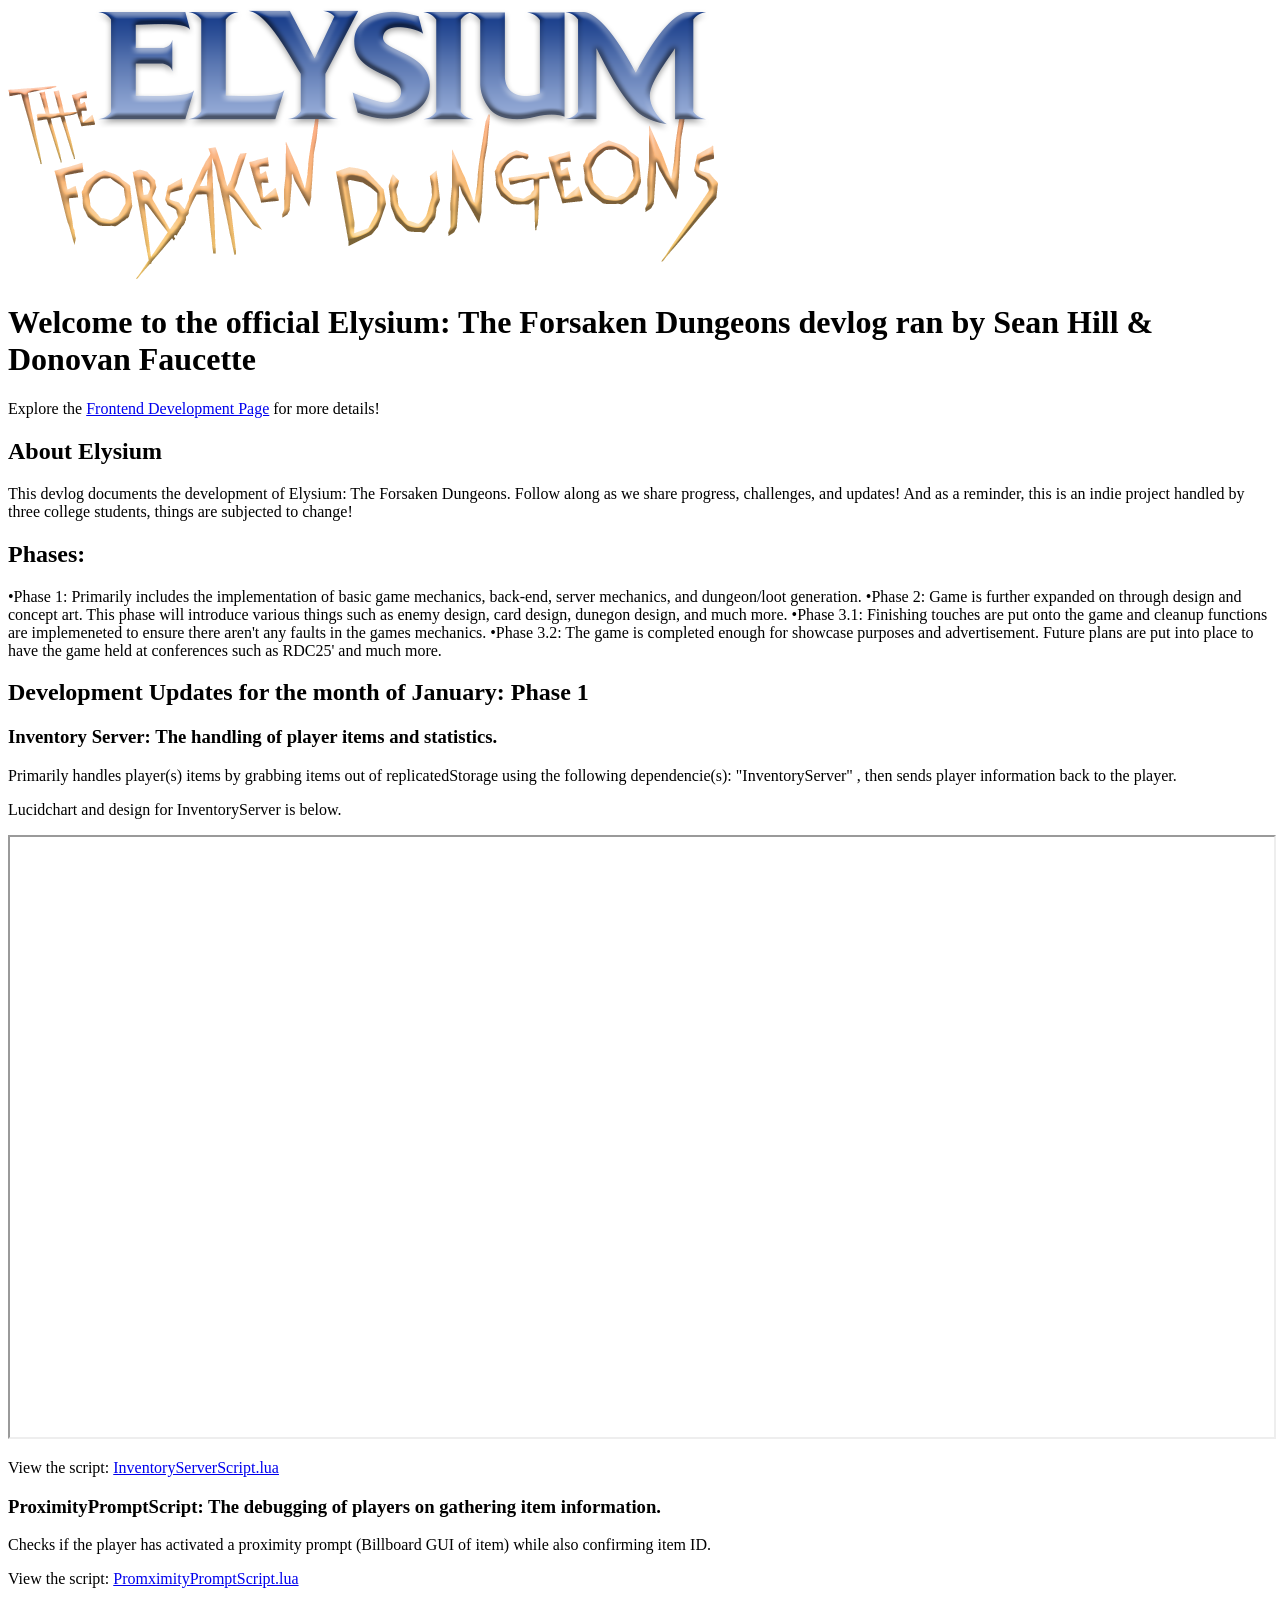
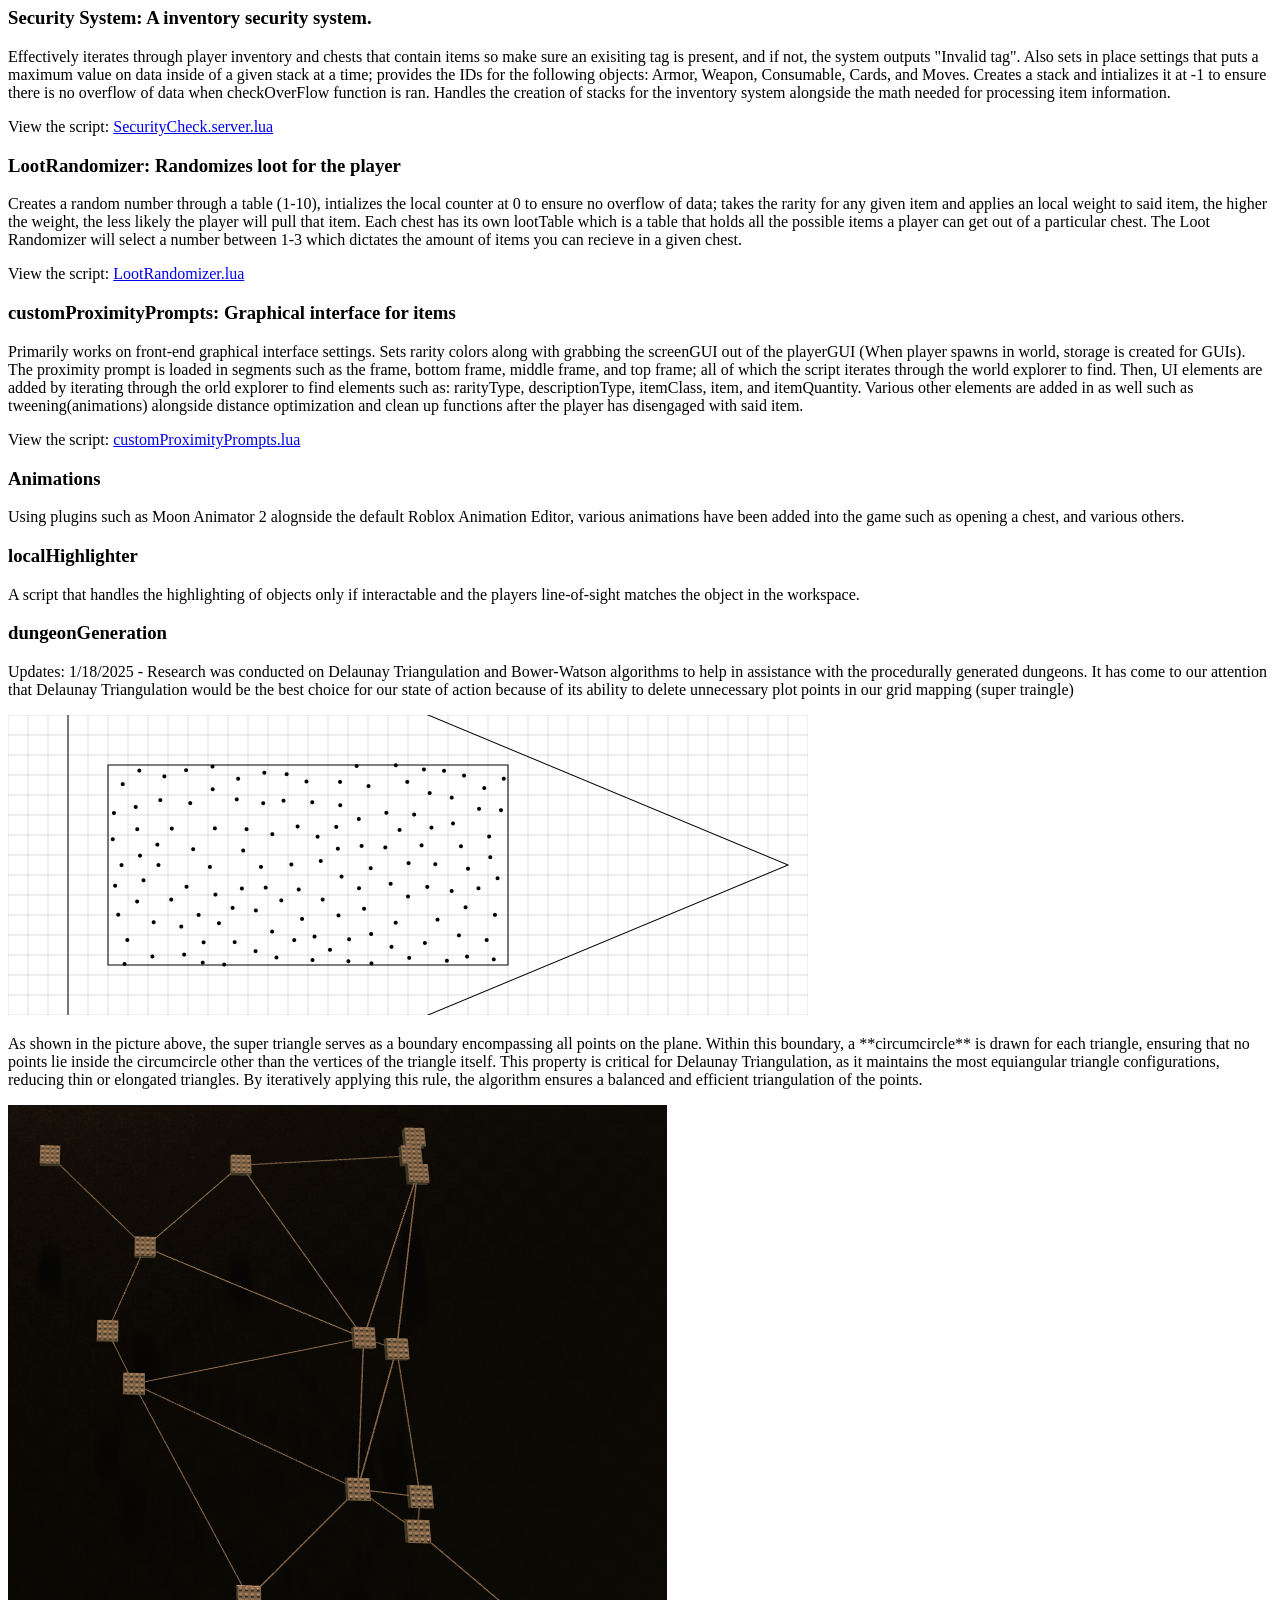
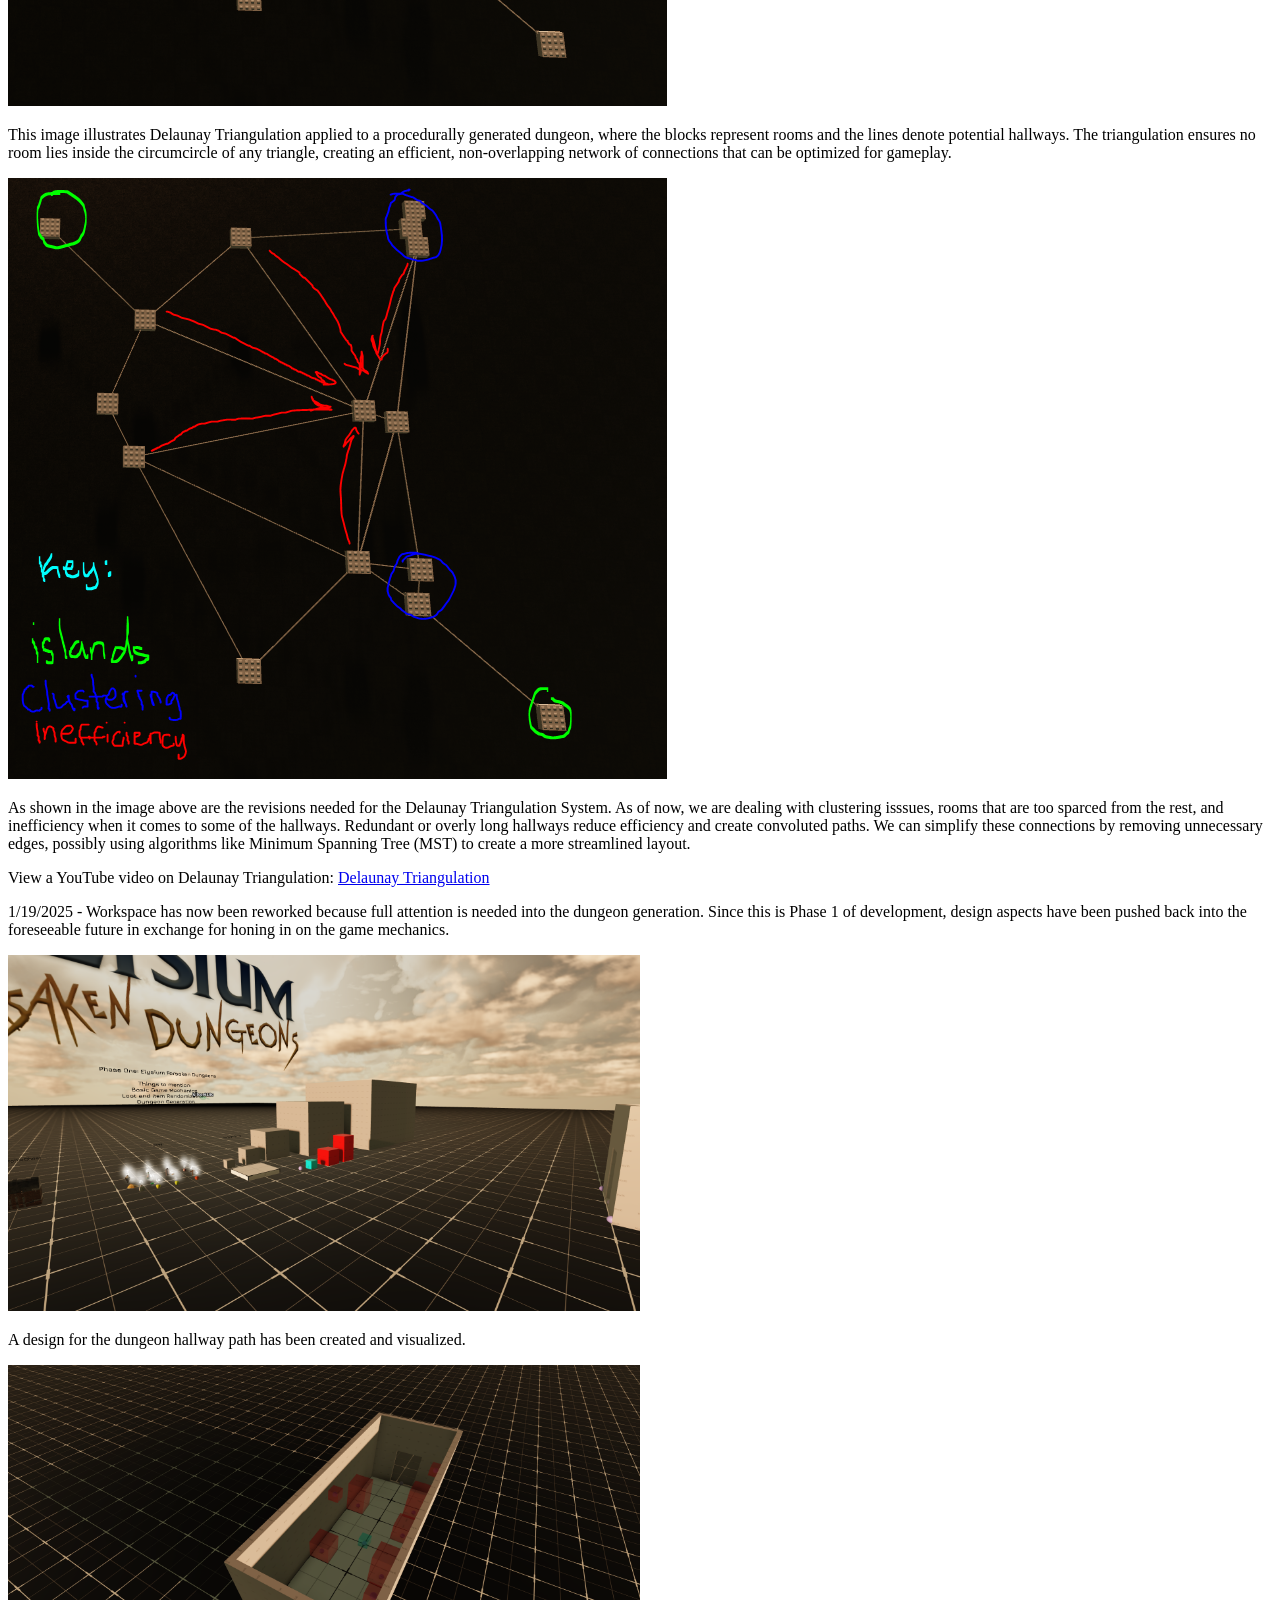
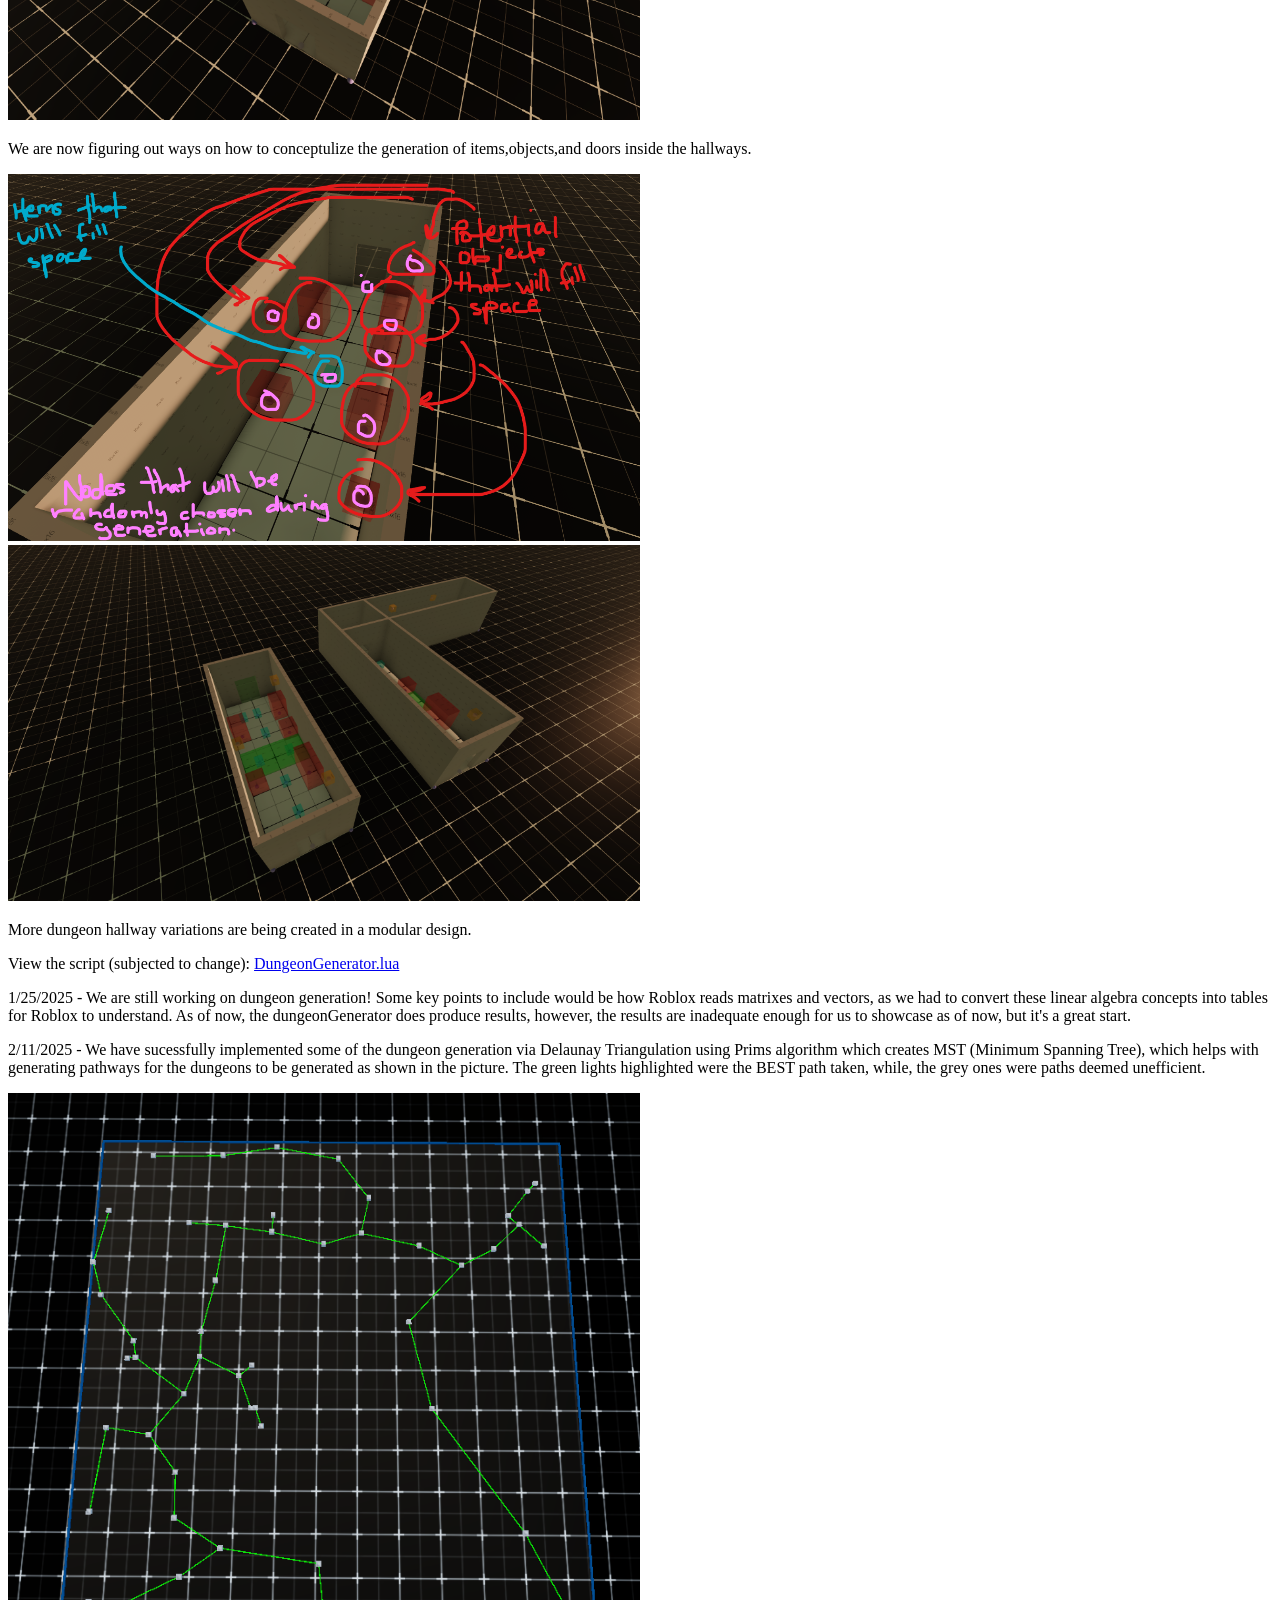
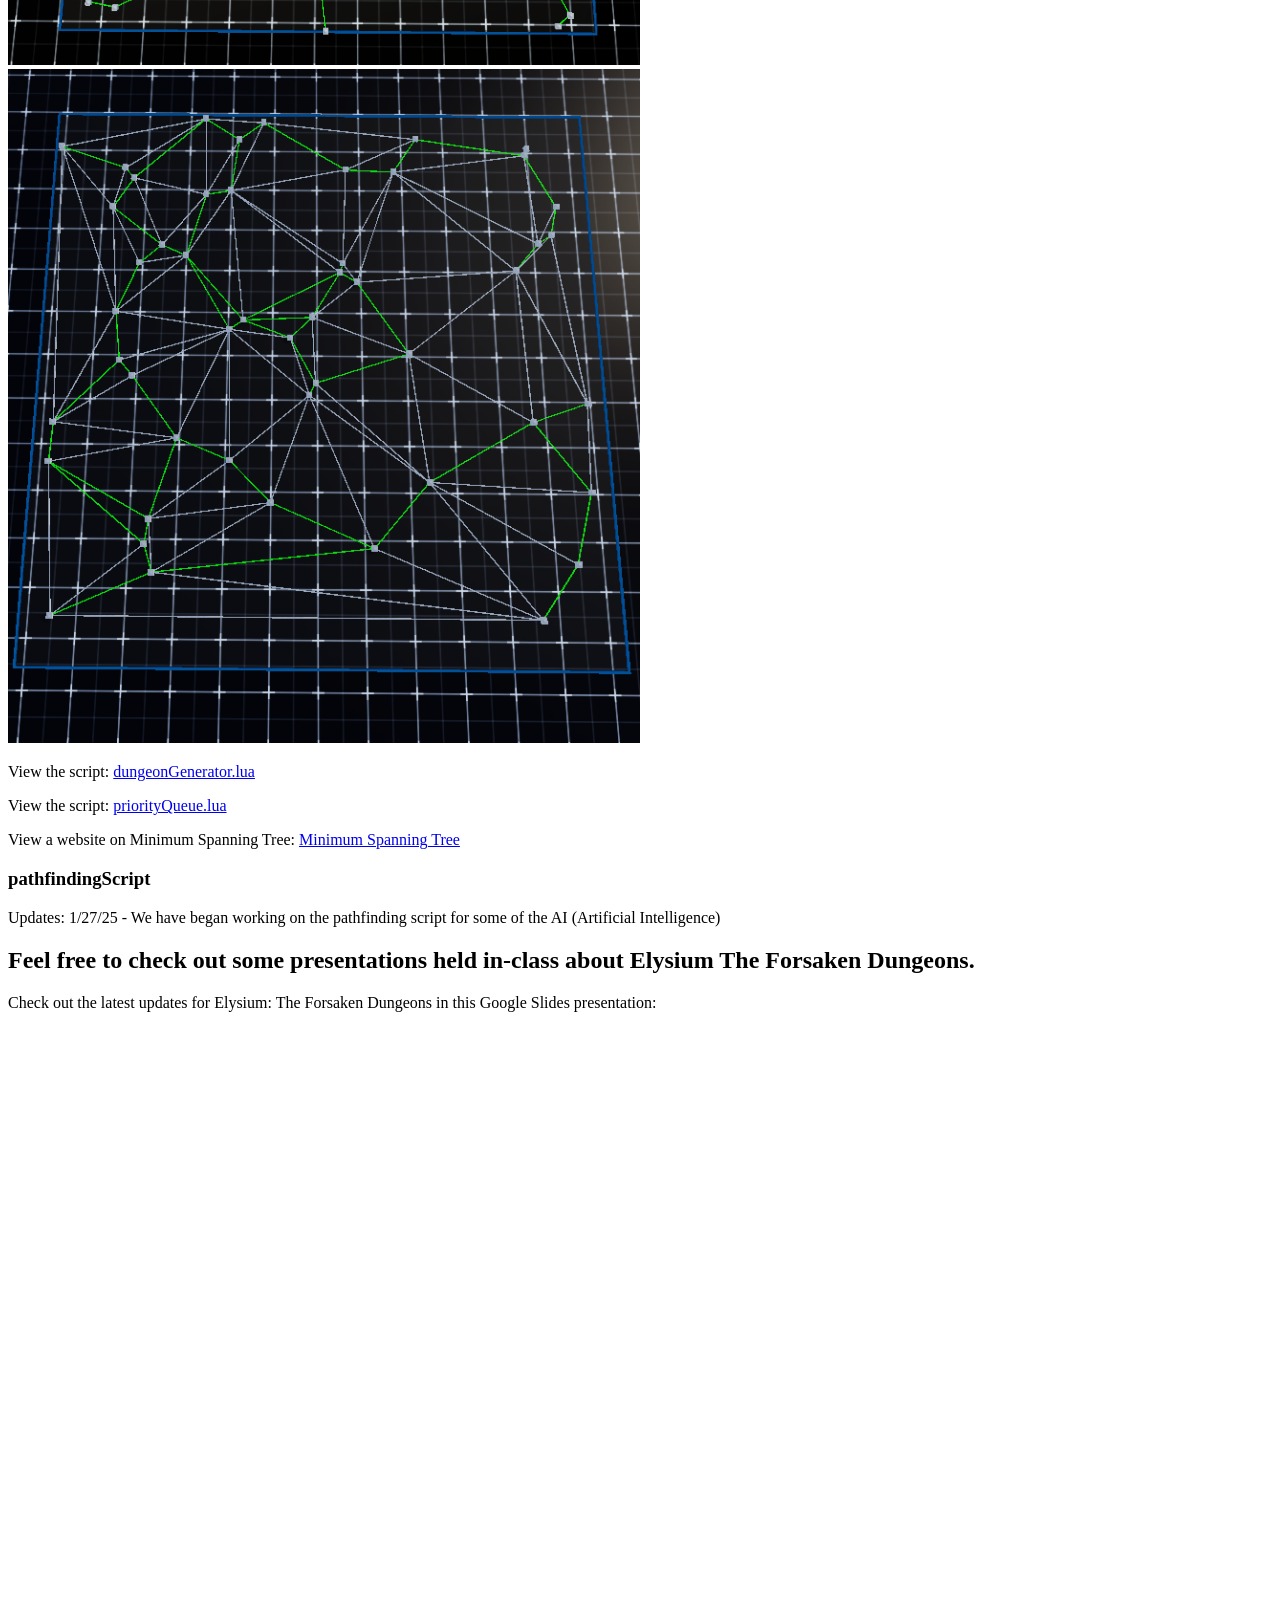
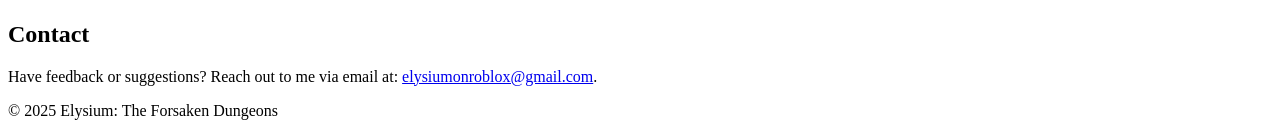
==== commit 550790ea: "Update index.html" ====
--- a/index.html
+++ b/index.html
@@ -112,7 +112,7 @@
                  style="max-width: 50%; height: auto;">
                  <p>View the script: <a href="https://github.com/Silver20619/Elysium-Development/raw/main/Scripts/src/Server/dungeonGenerator.lua" target="_blank">dungeonGenerator.lua</a></p
                 <p>View the script: <a href="https://github.com/Silver20619/Elysium-Development/raw/main/Scripts/src/Server/priorityQueue.lua" target="_blank">priorityQueue.lua</a></p
-                <p>View a YouTube video on Minimum Spanning Tree: <a href="https://www.geeksforgeeks.org/what-is-minimum-spanning-tree-mst/" target="_blank">Minimum Spanning Tree</a></p </p>
+                <p>View a website on Minimum Spanning Tree: <a href="https://www.geeksforgeeks.org/what-is-minimum-spanning-tree-mst/" target="_blank">Minimum Spanning Tree</a></p </p>
             </article>
             <h3>pathfindingScript</h3>
                 <p>Updates:
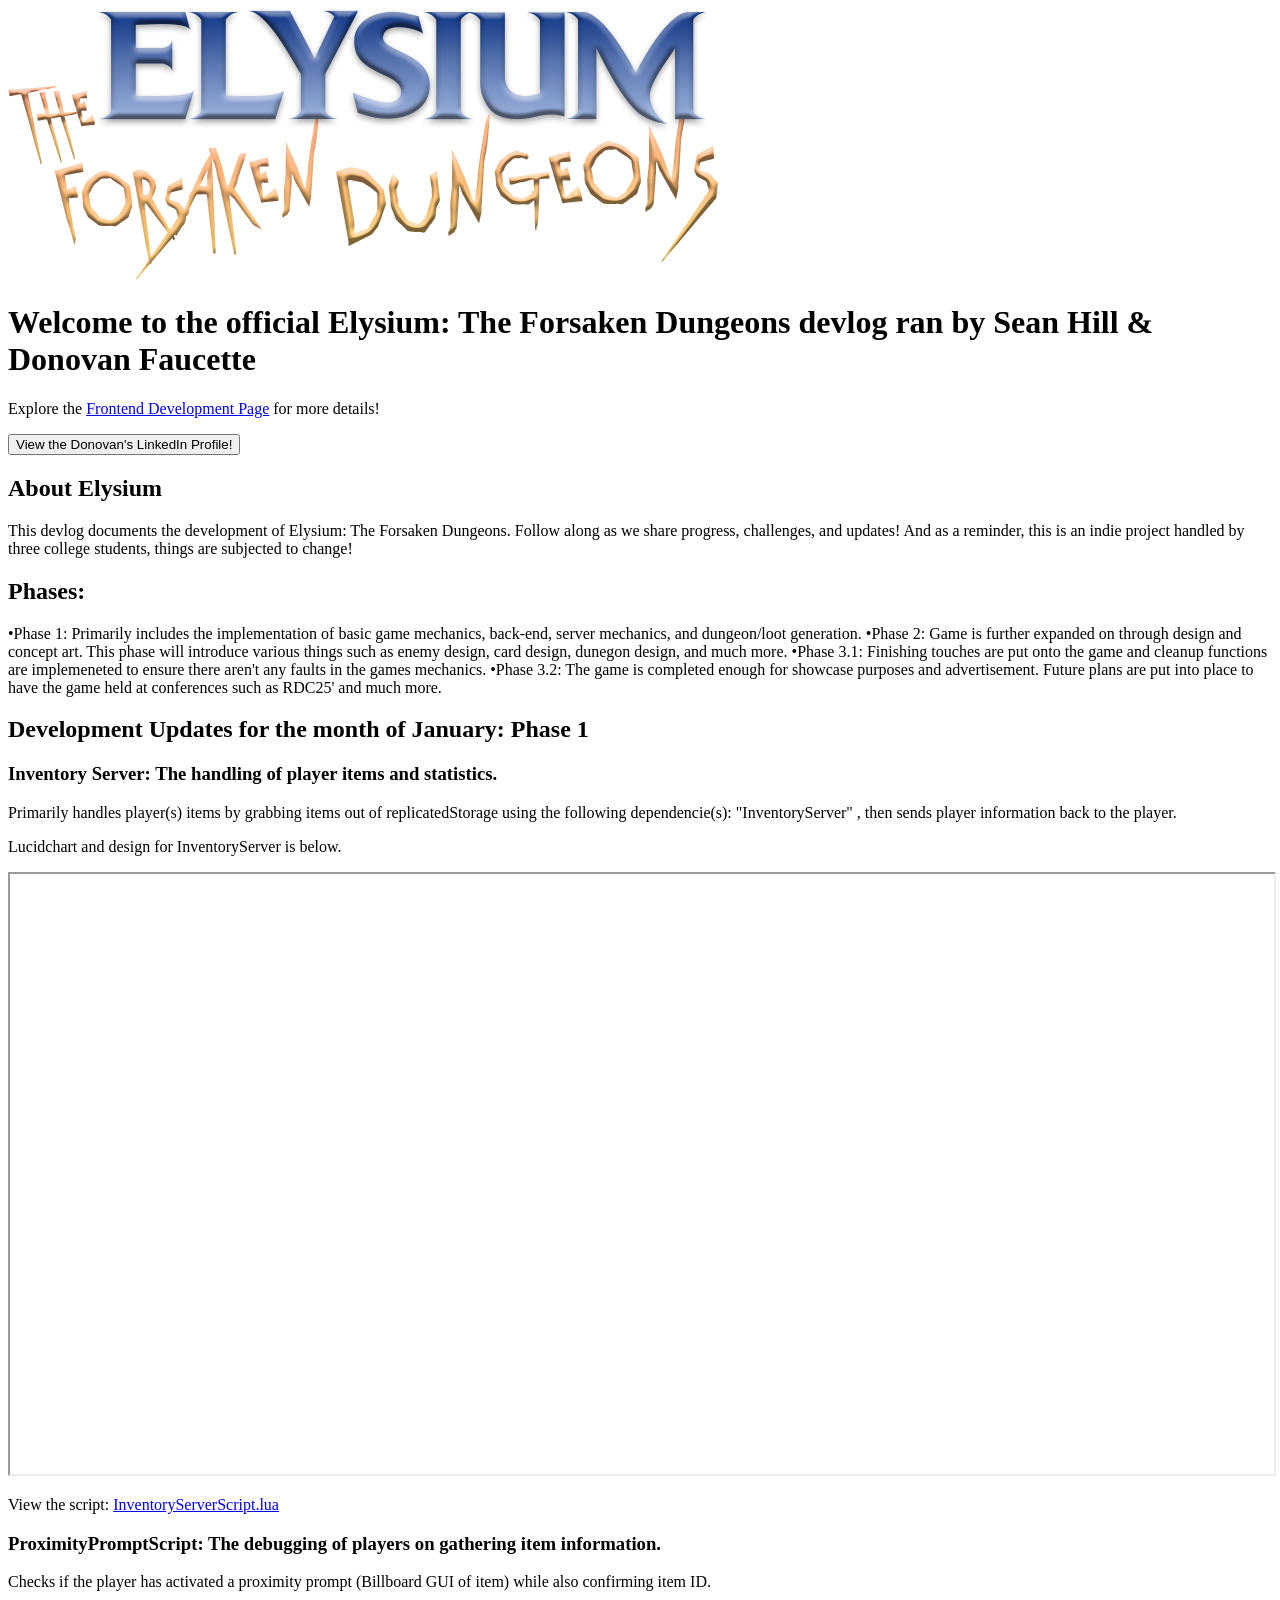
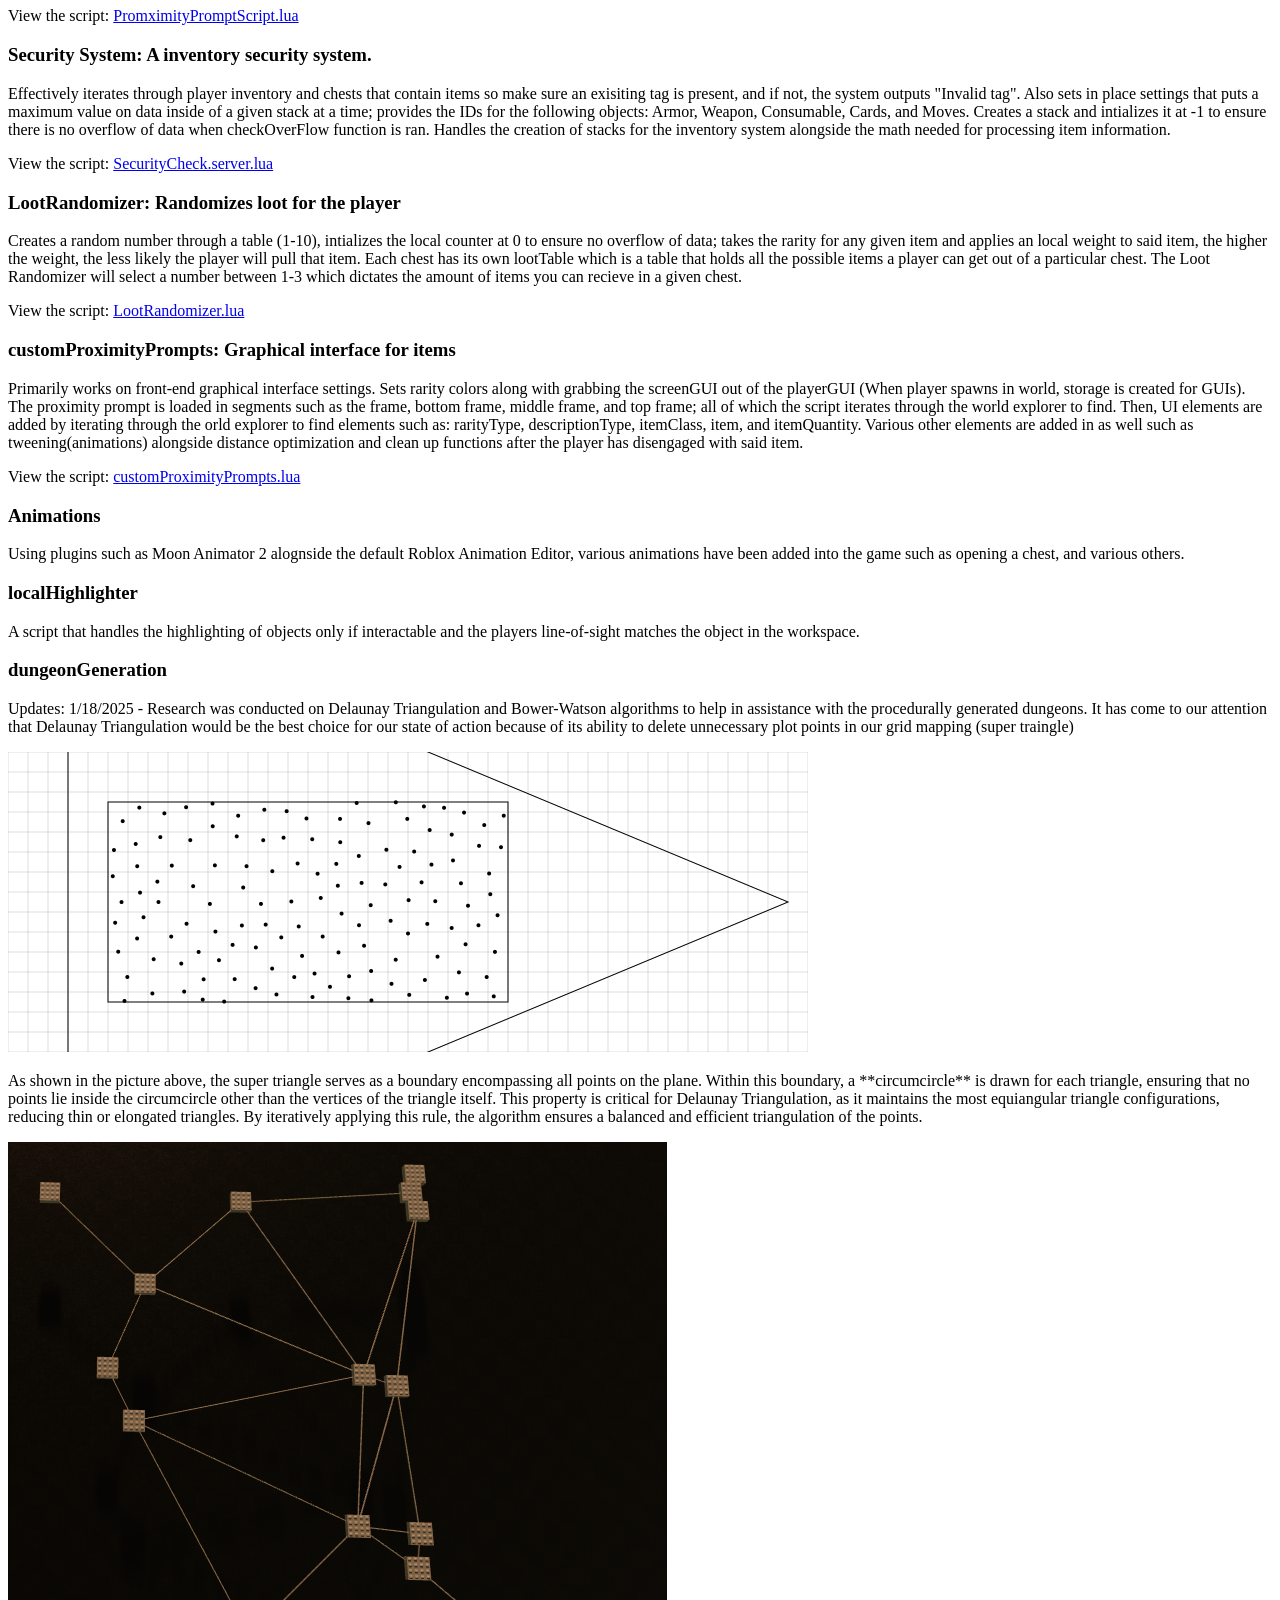
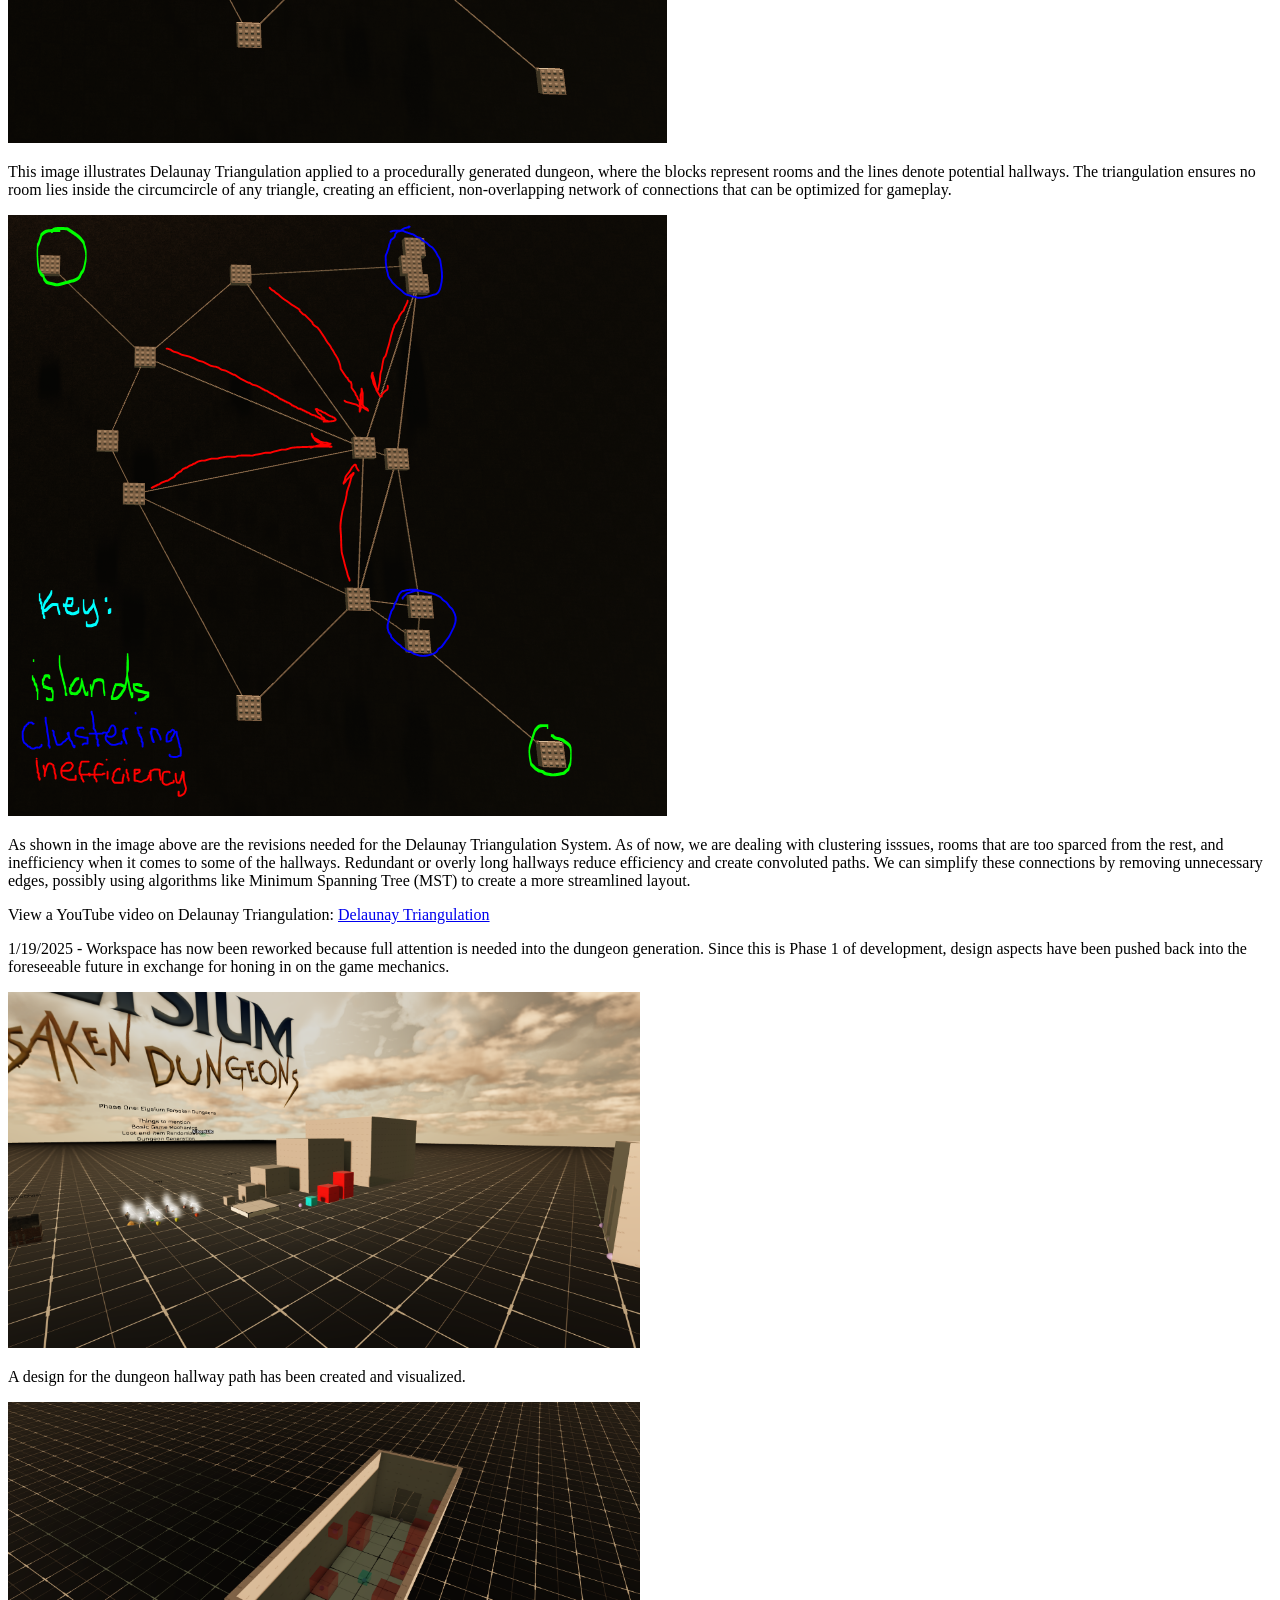
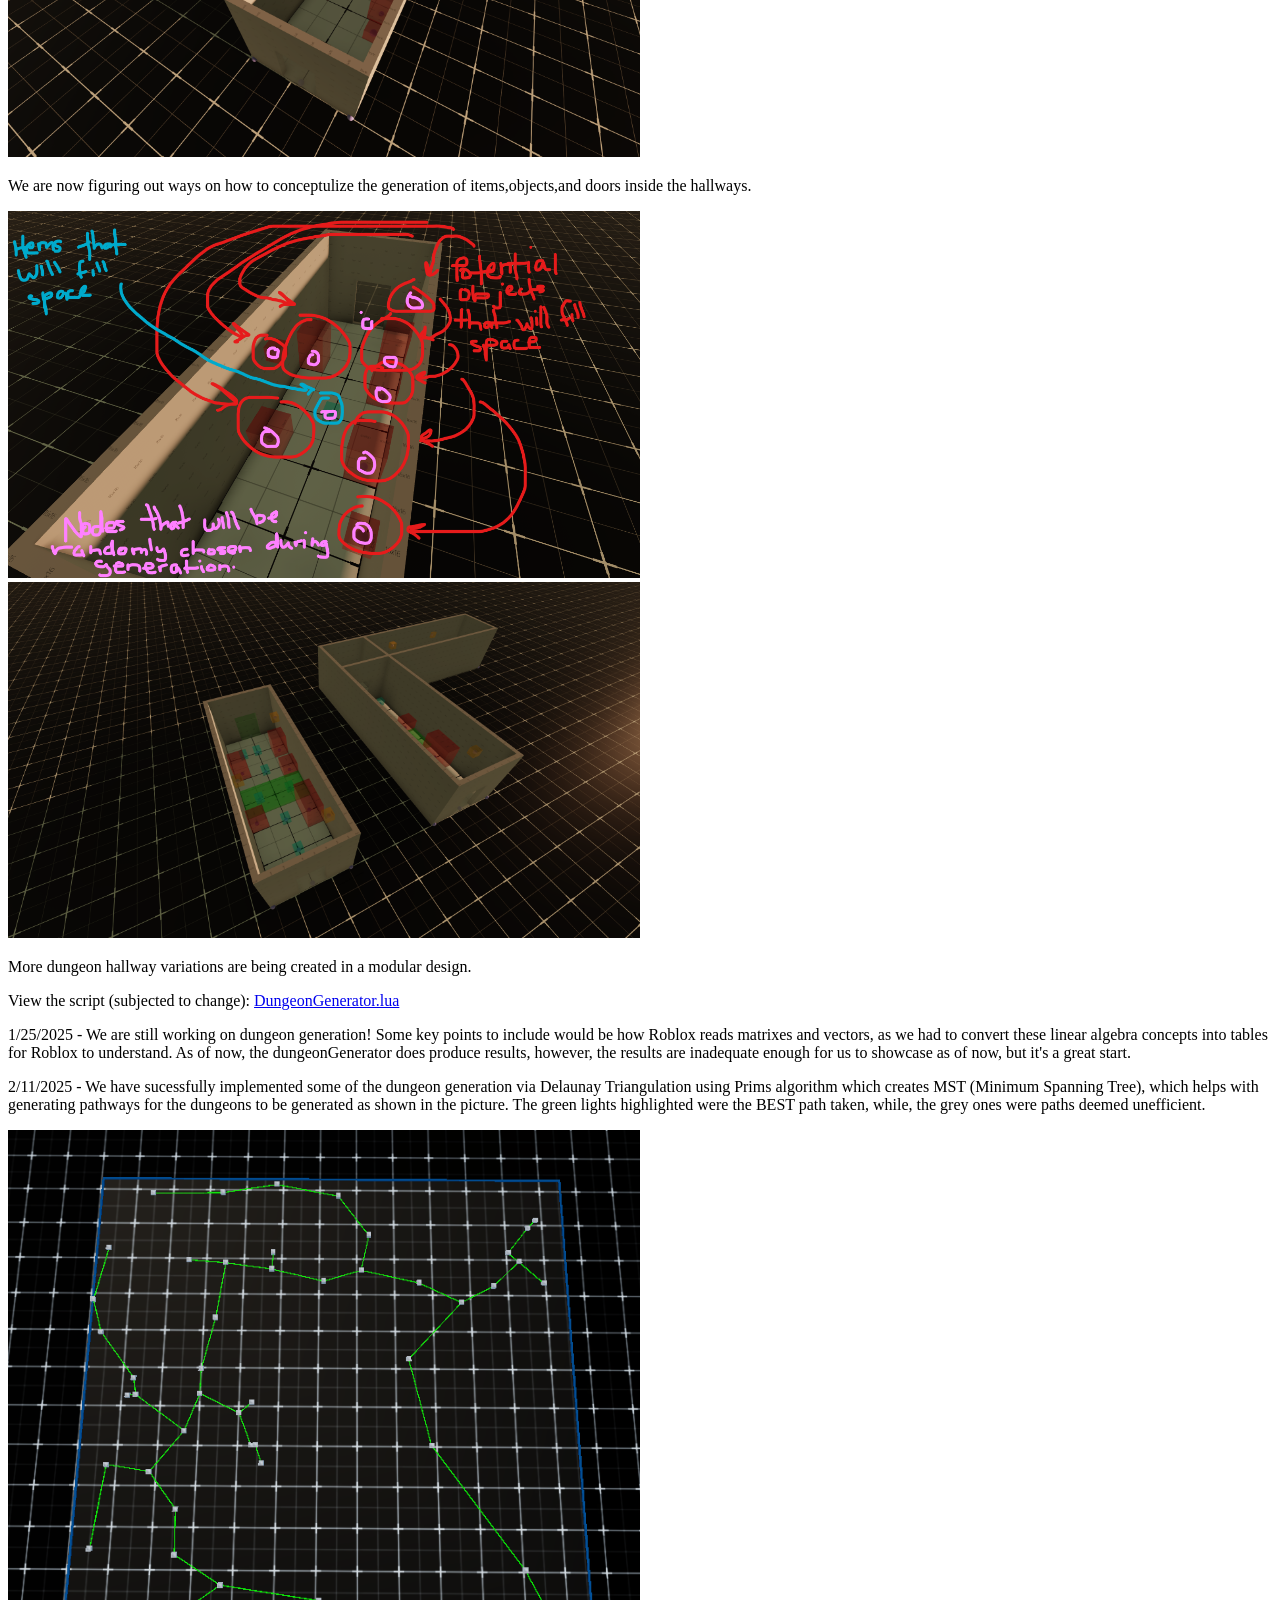
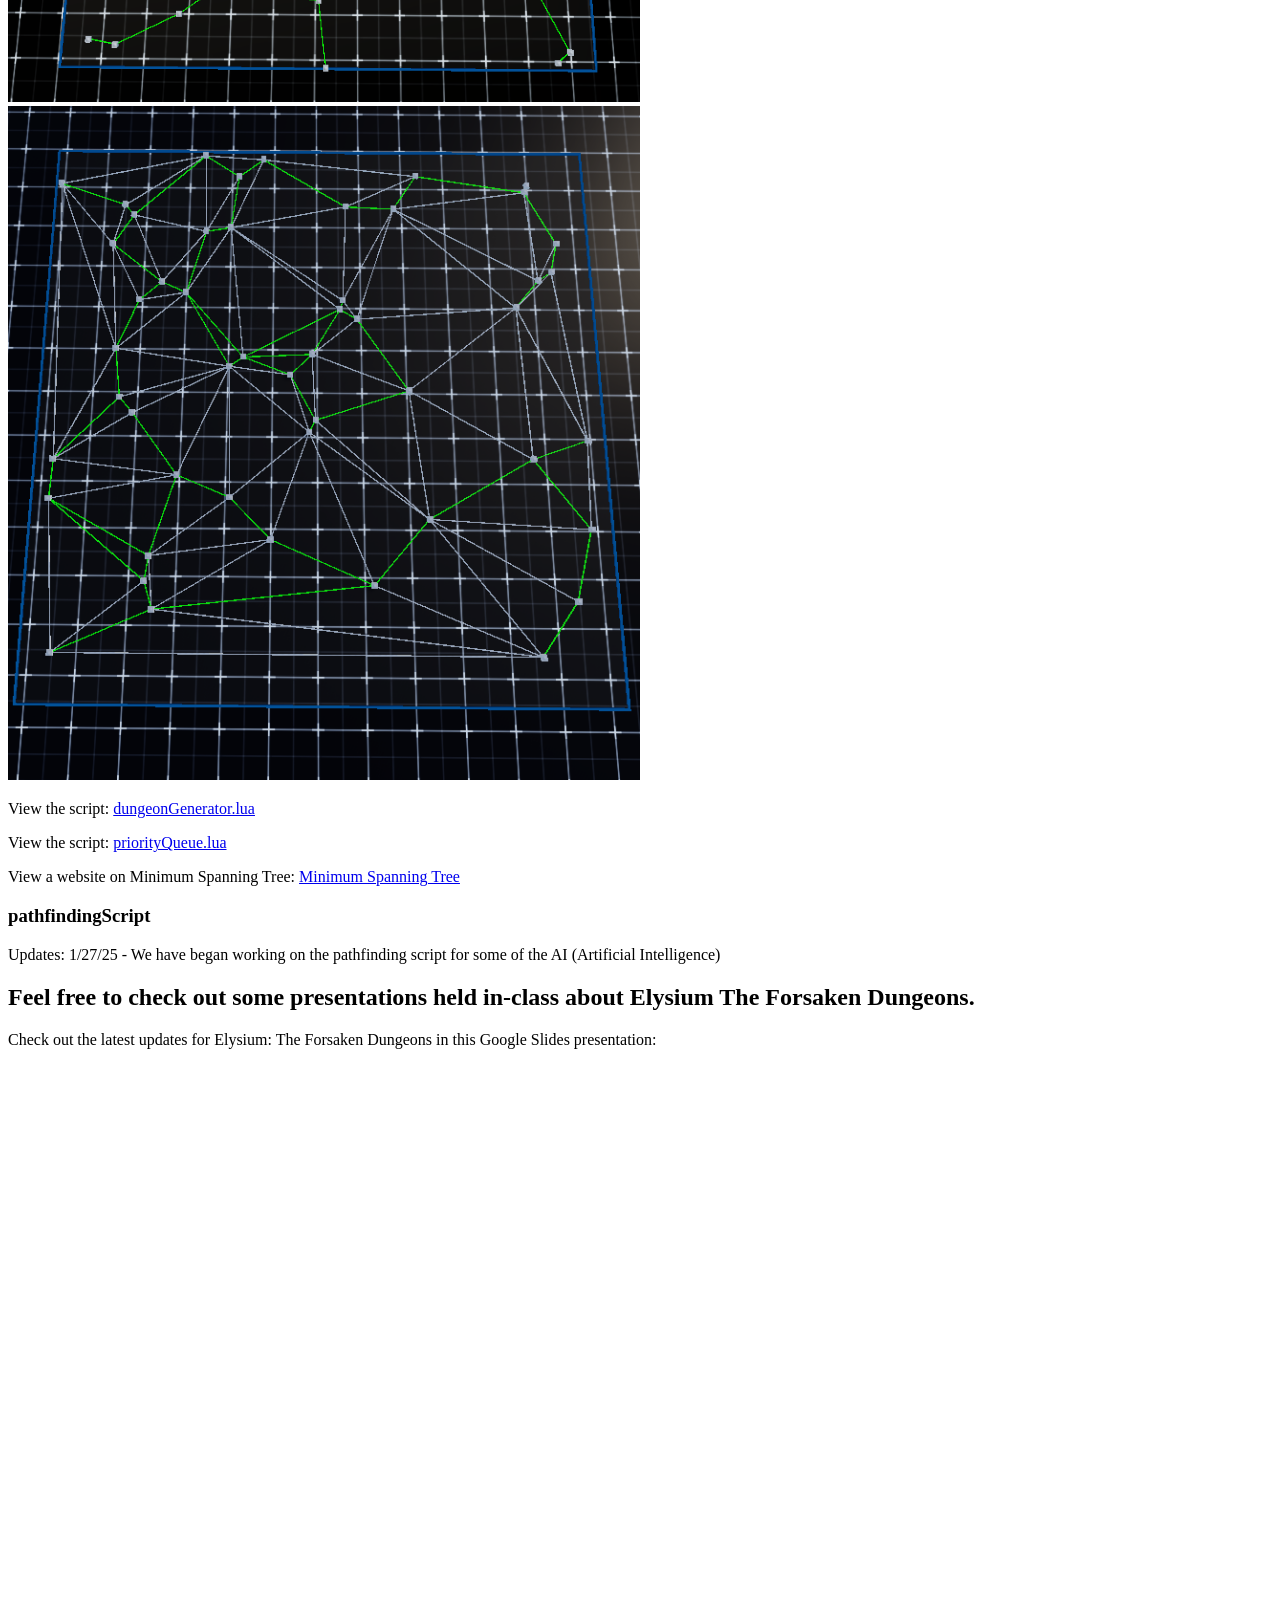
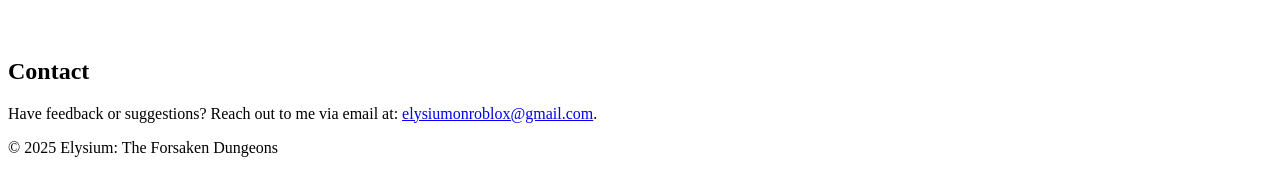
==== commit fee68384: "Update index.html" ====
--- a/index.html
+++ b/index.html
@@ -11,6 +11,9 @@
         <img src="logo.png" alt="Elysium Logo" id="game-logo">
         <h1>Welcome to the official Elysium: The Forsaken Dungeons devlog ran by Sean Hill & Donovan Faucette</h1>
         <p>Explore the <a href="https://faucetted0530.github.io/Elysium-Development/" target="_blank">Frontend Development Page</a> for more details!</p>
+        <a href="www.linkedin.com/in/donovan-faucette-26b183269" target="_blank">
+        <button>View the Donovan's LinkedIn Profile!</button>
+</a>
     </header>
     <main>
         <section>
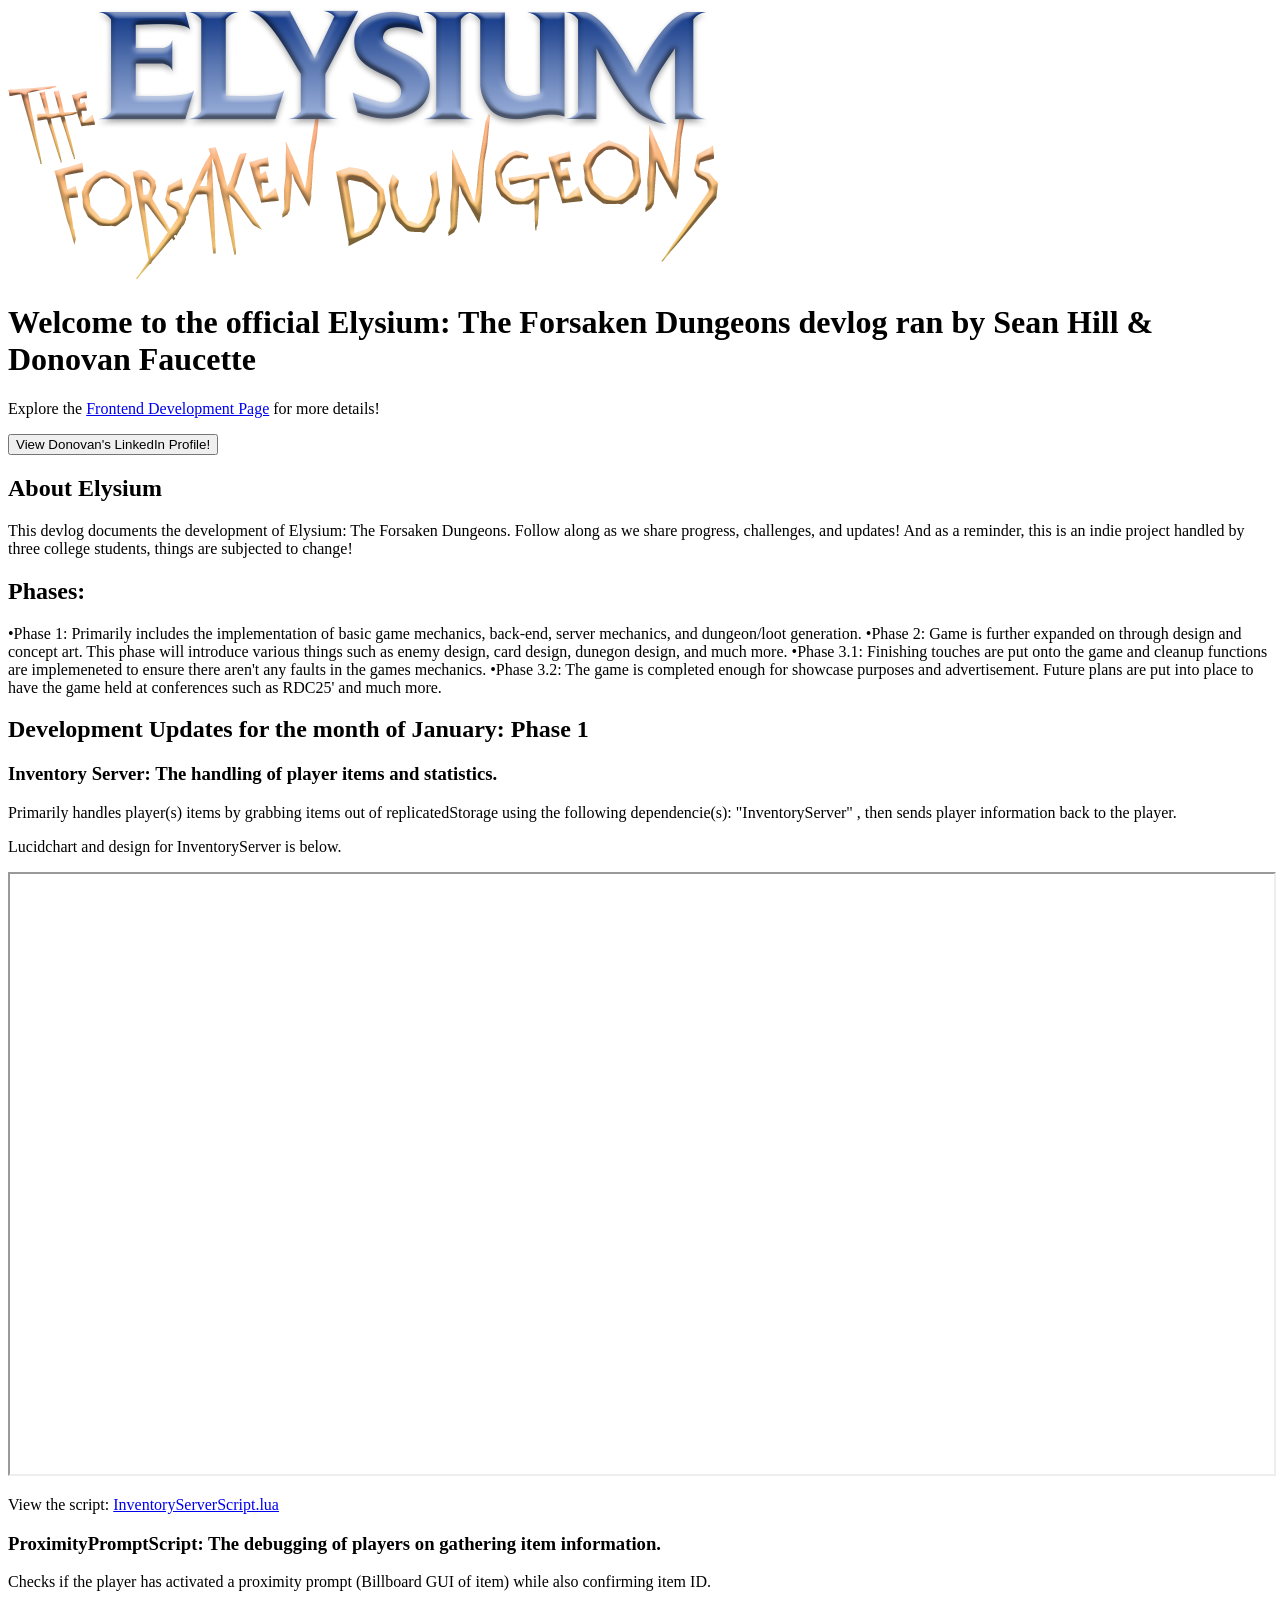
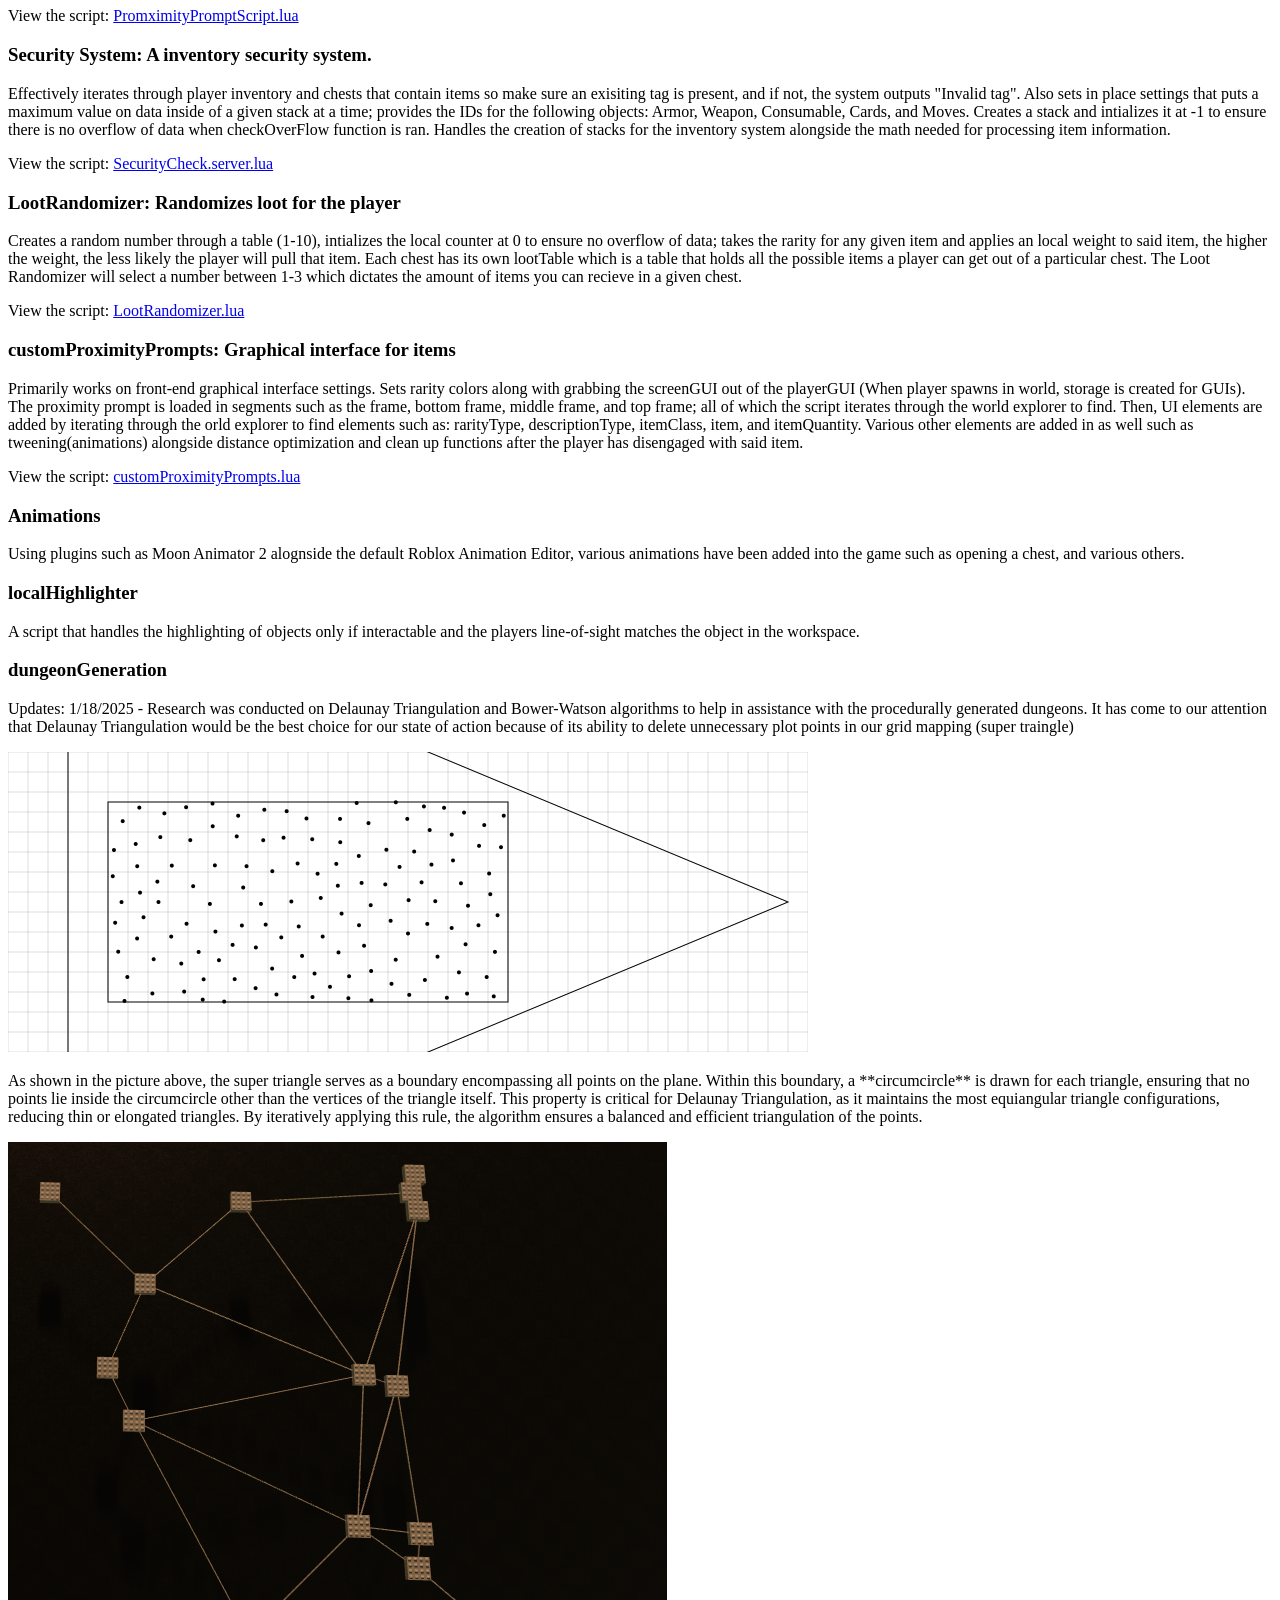
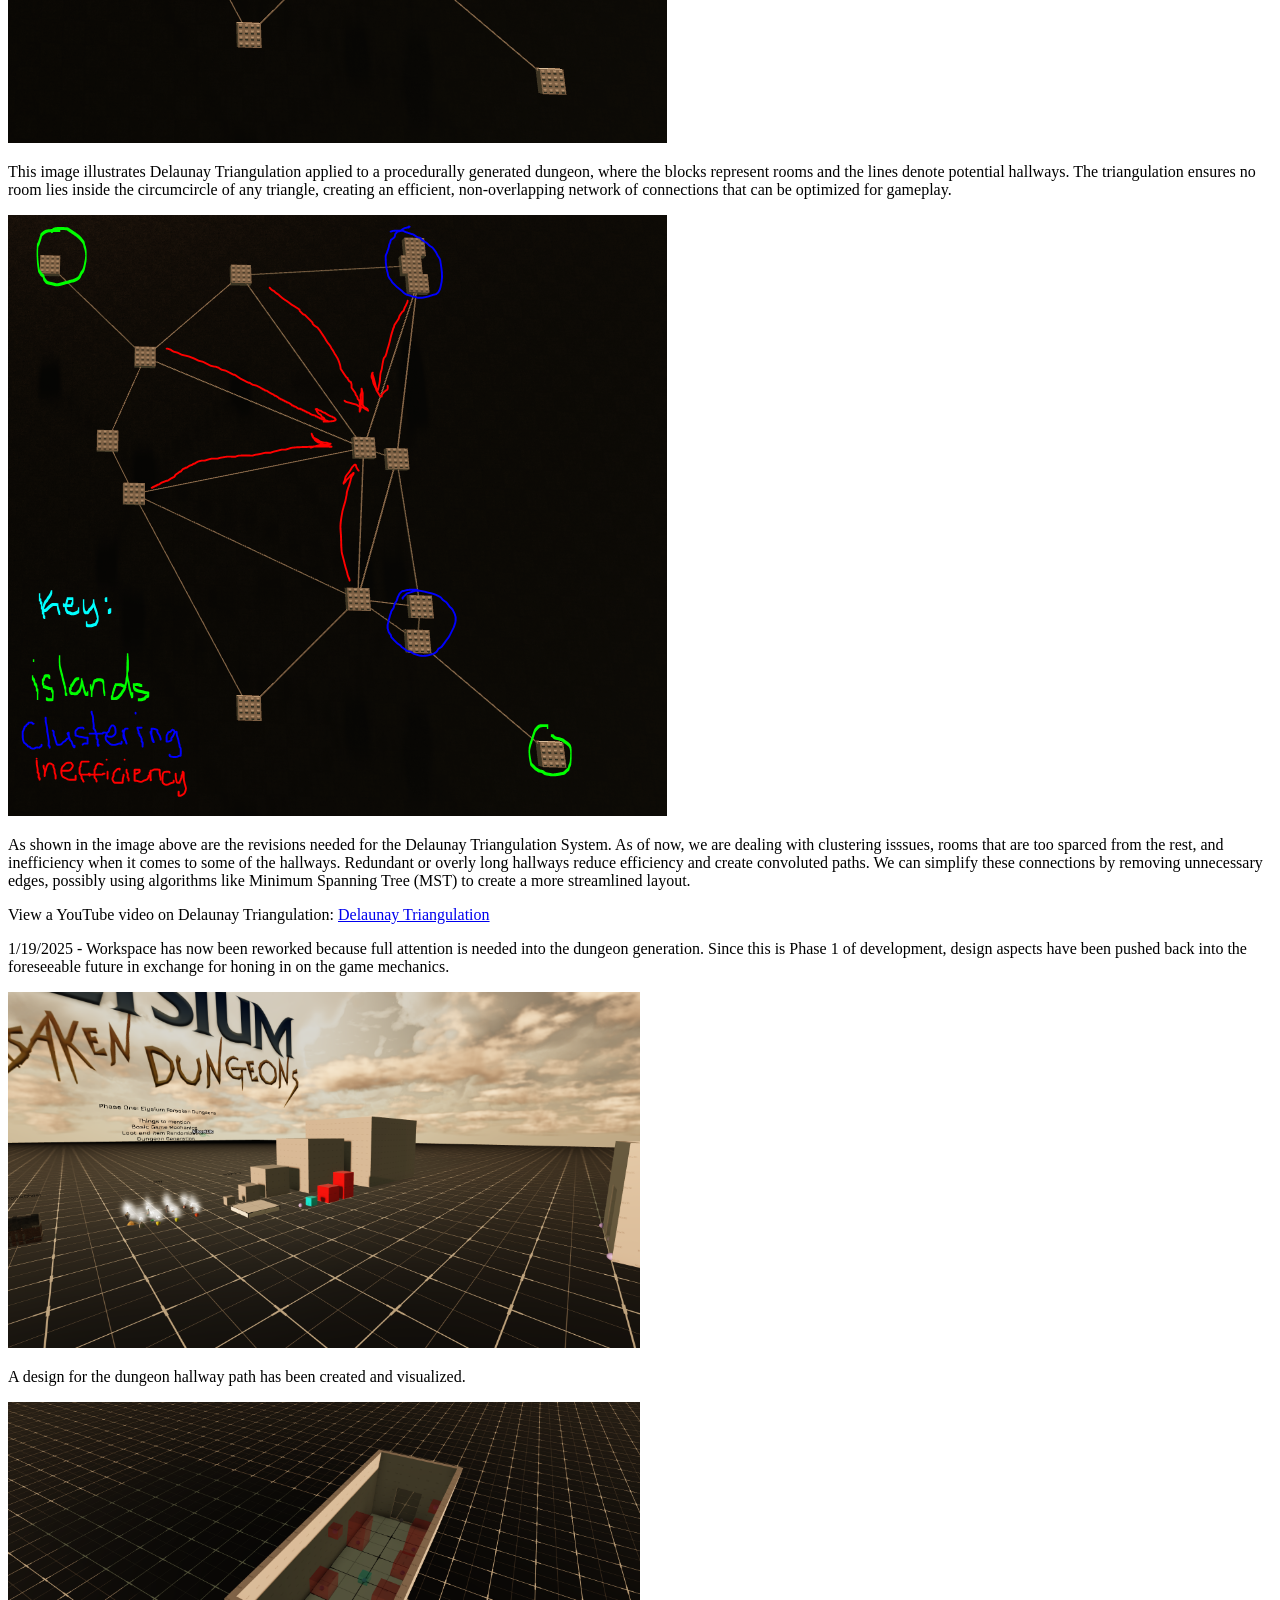
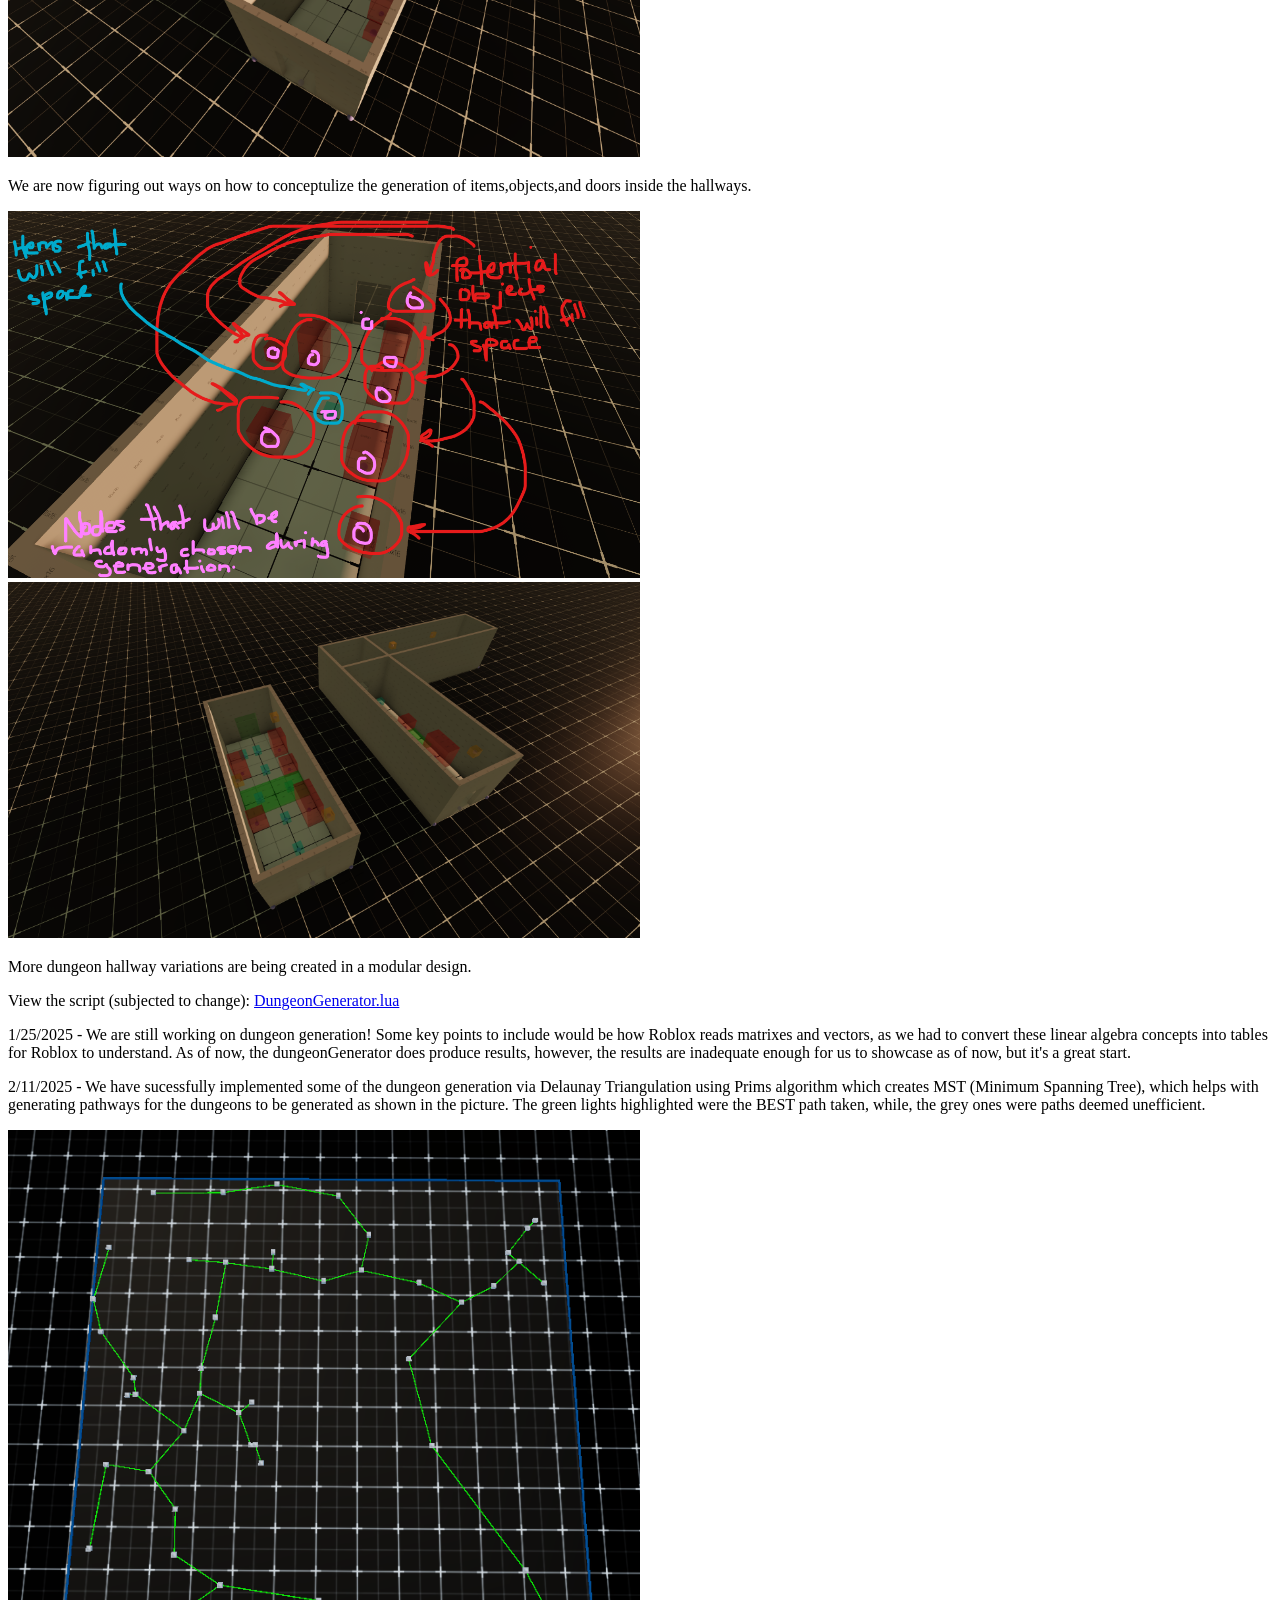
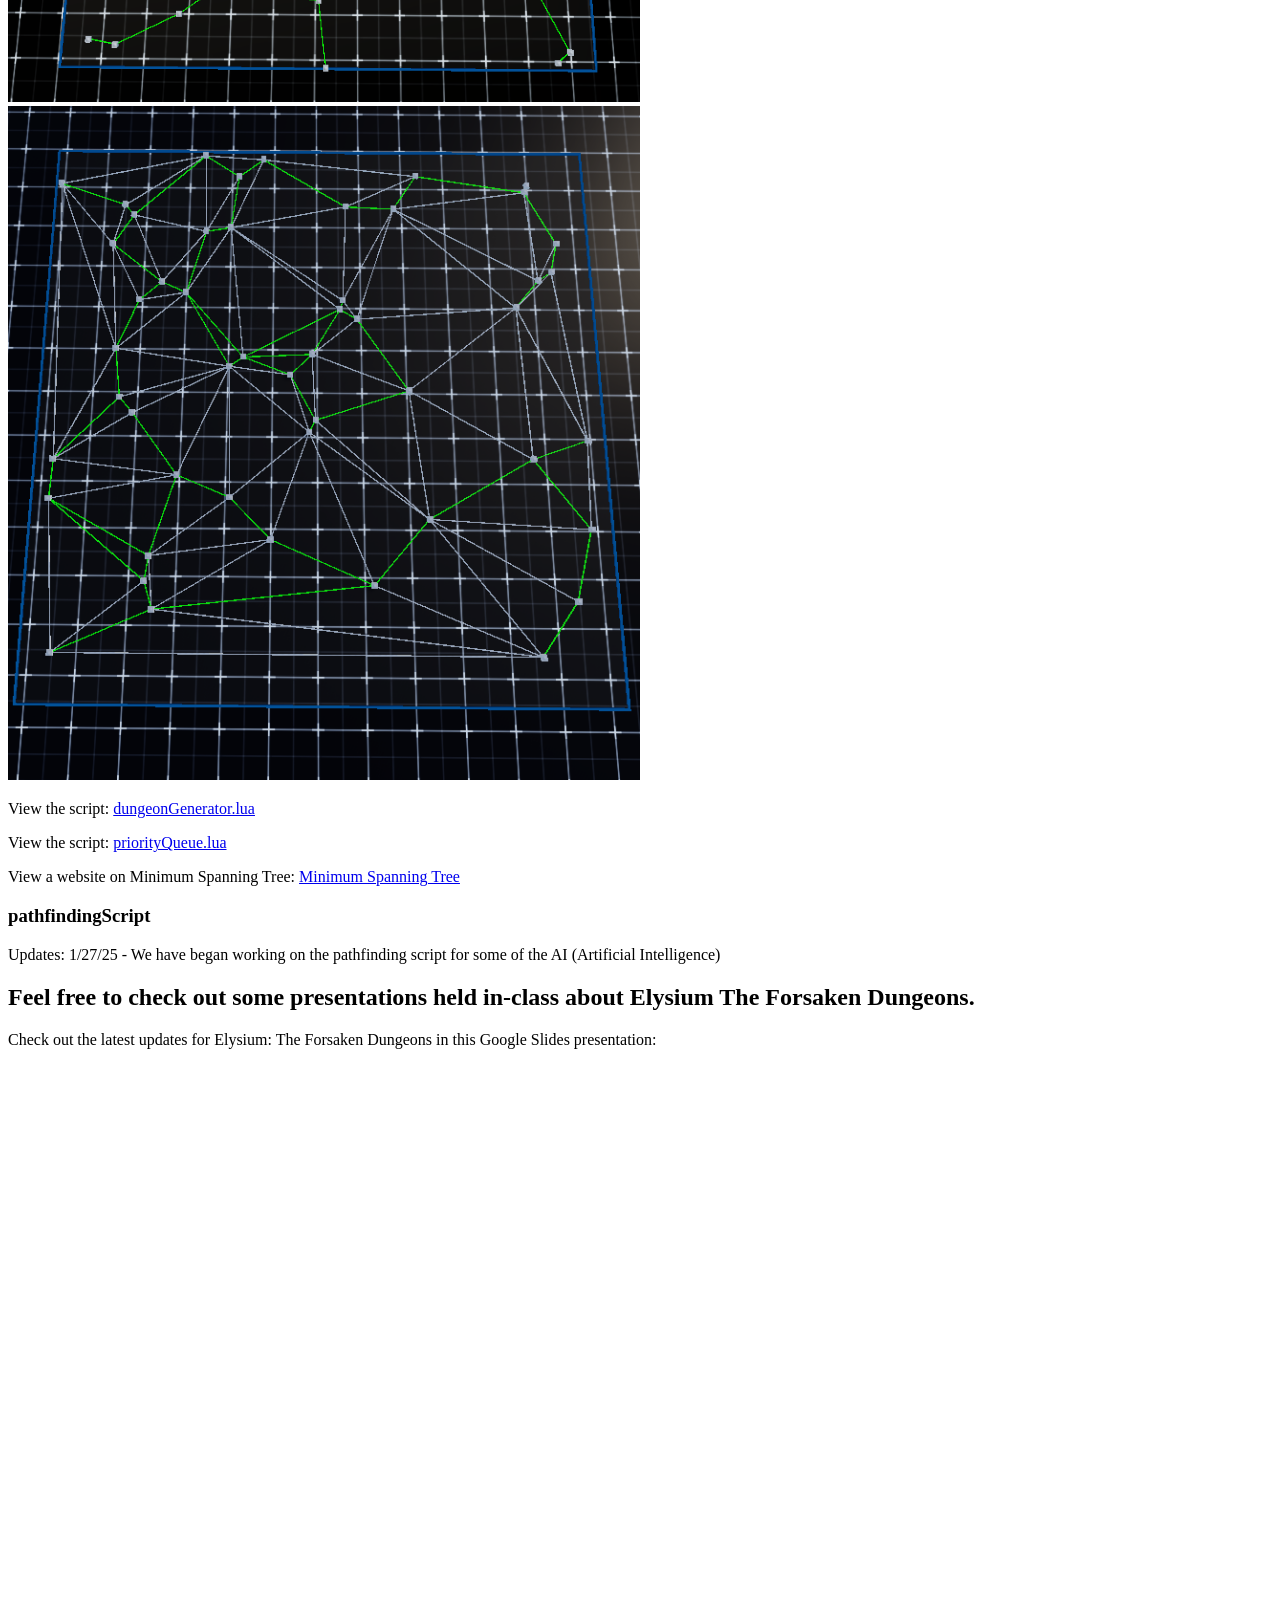
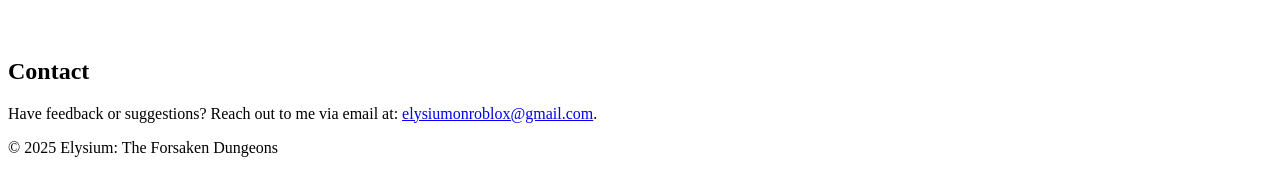
==== commit 4c2c0e0e: "Update index.html" ====
--- a/index.html
+++ b/index.html
@@ -12,7 +12,7 @@
         <h1>Welcome to the official Elysium: The Forsaken Dungeons devlog ran by Sean Hill & Donovan Faucette</h1>
         <p>Explore the <a href="https://faucetted0530.github.io/Elysium-Development/" target="_blank">Frontend Development Page</a> for more details!</p>
         <a href="www.linkedin.com/in/donovan-faucette-26b183269" target="_blank">
-        <button>View the Donovan's LinkedIn Profile!</button>
+        <button>View Donovan's LinkedIn Profile!</button>
 </a>
     </header>
     <main>
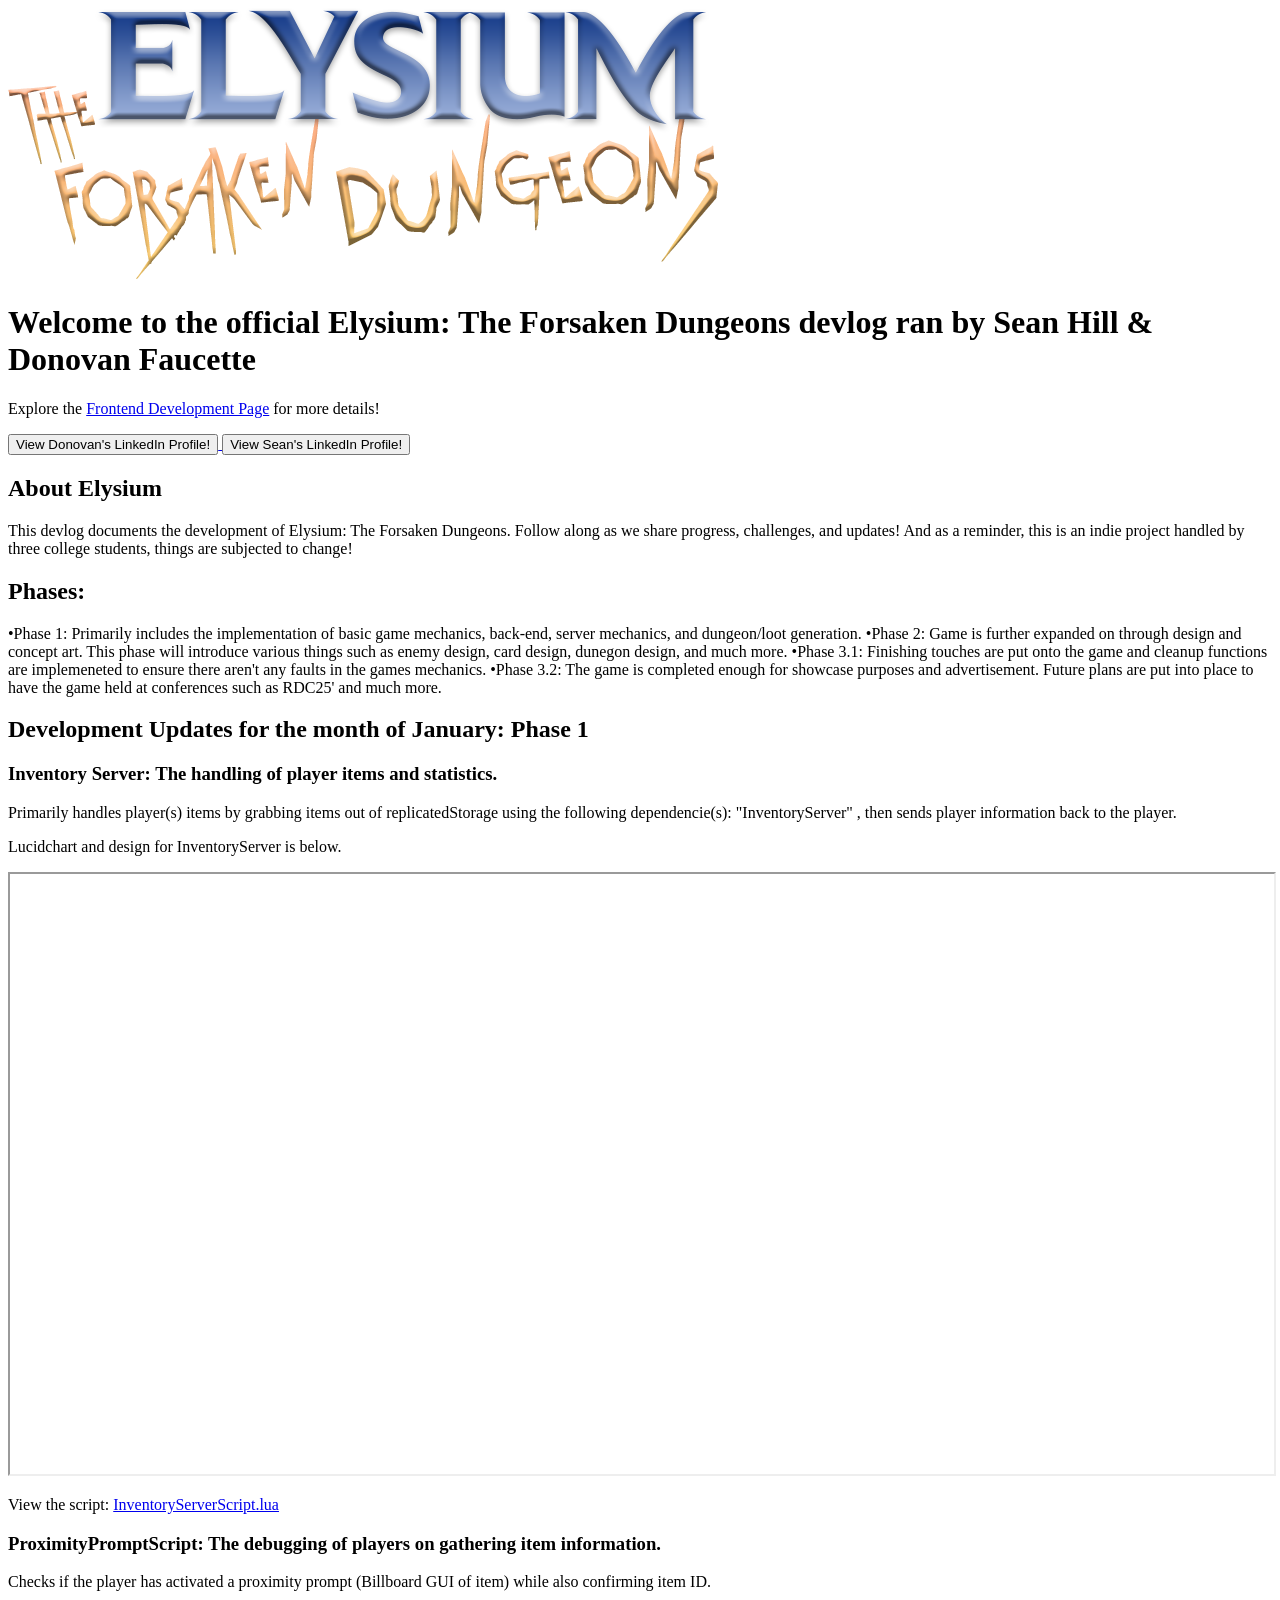
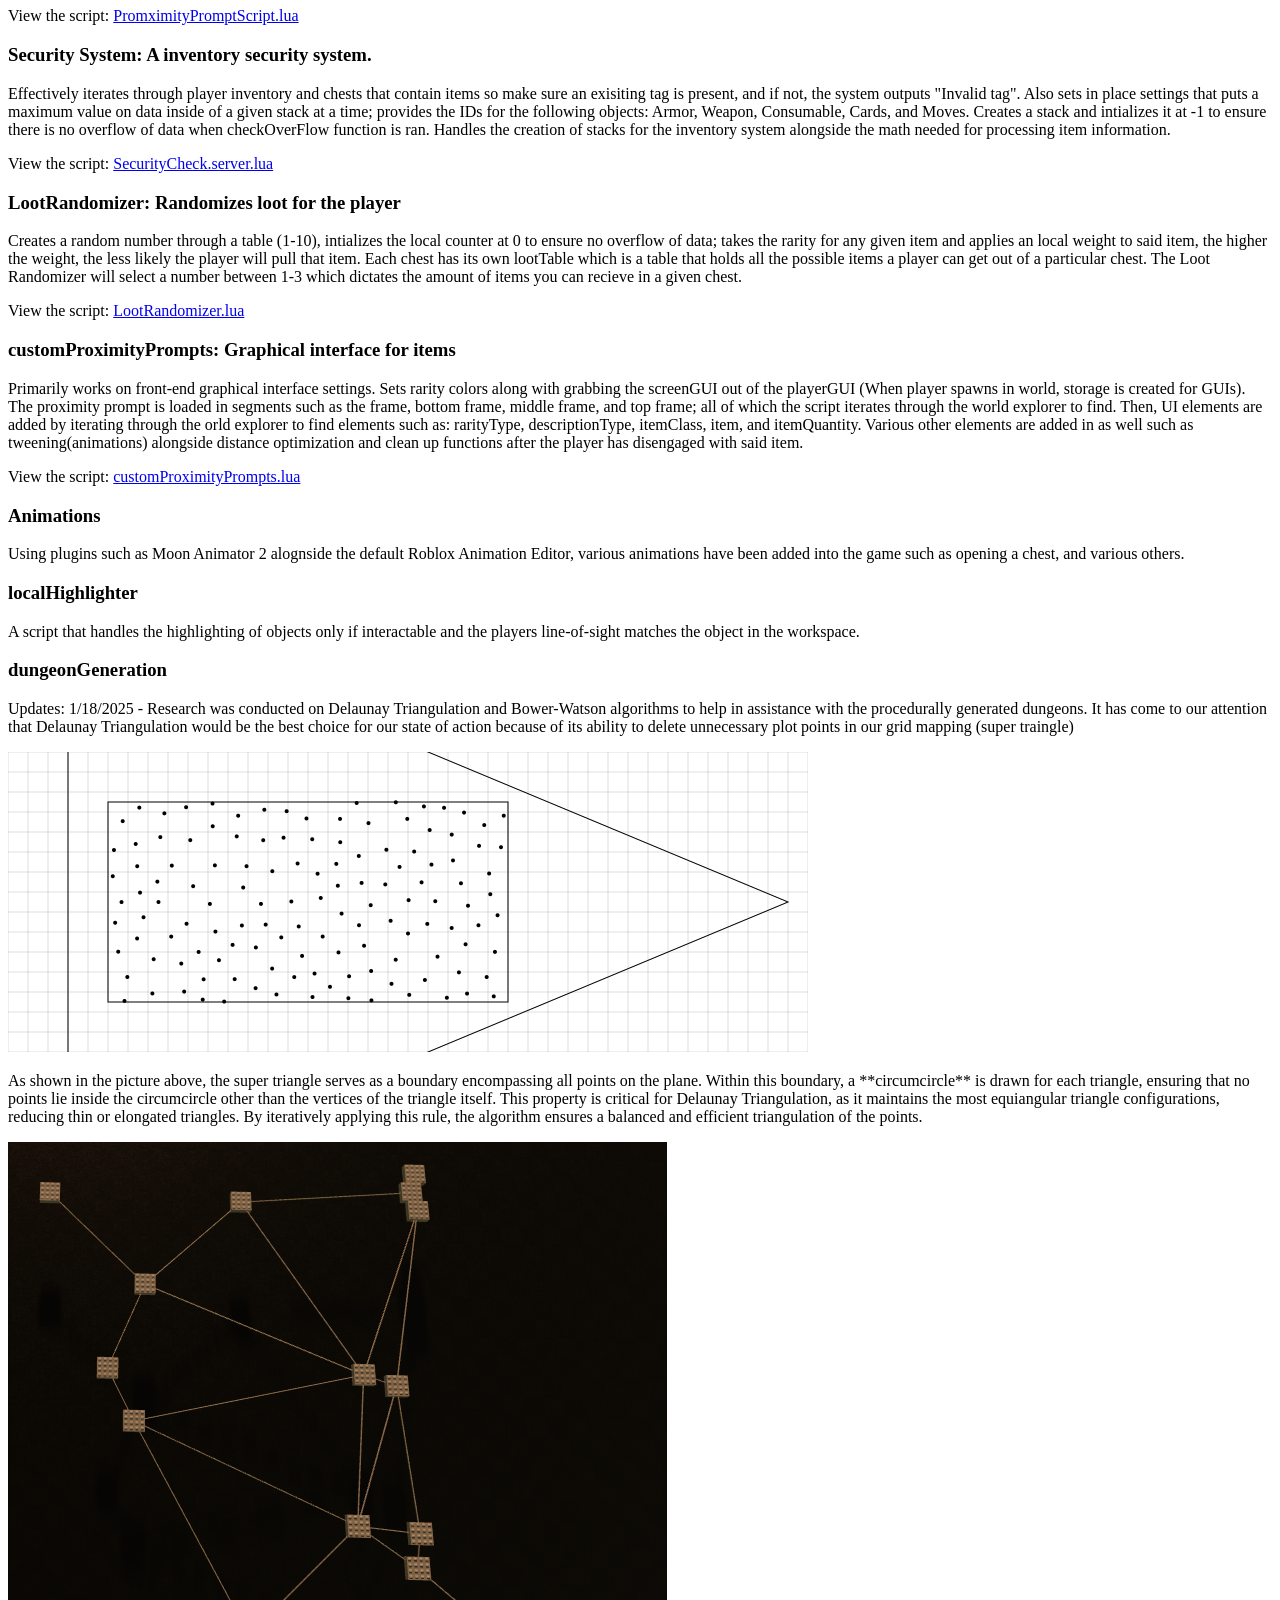
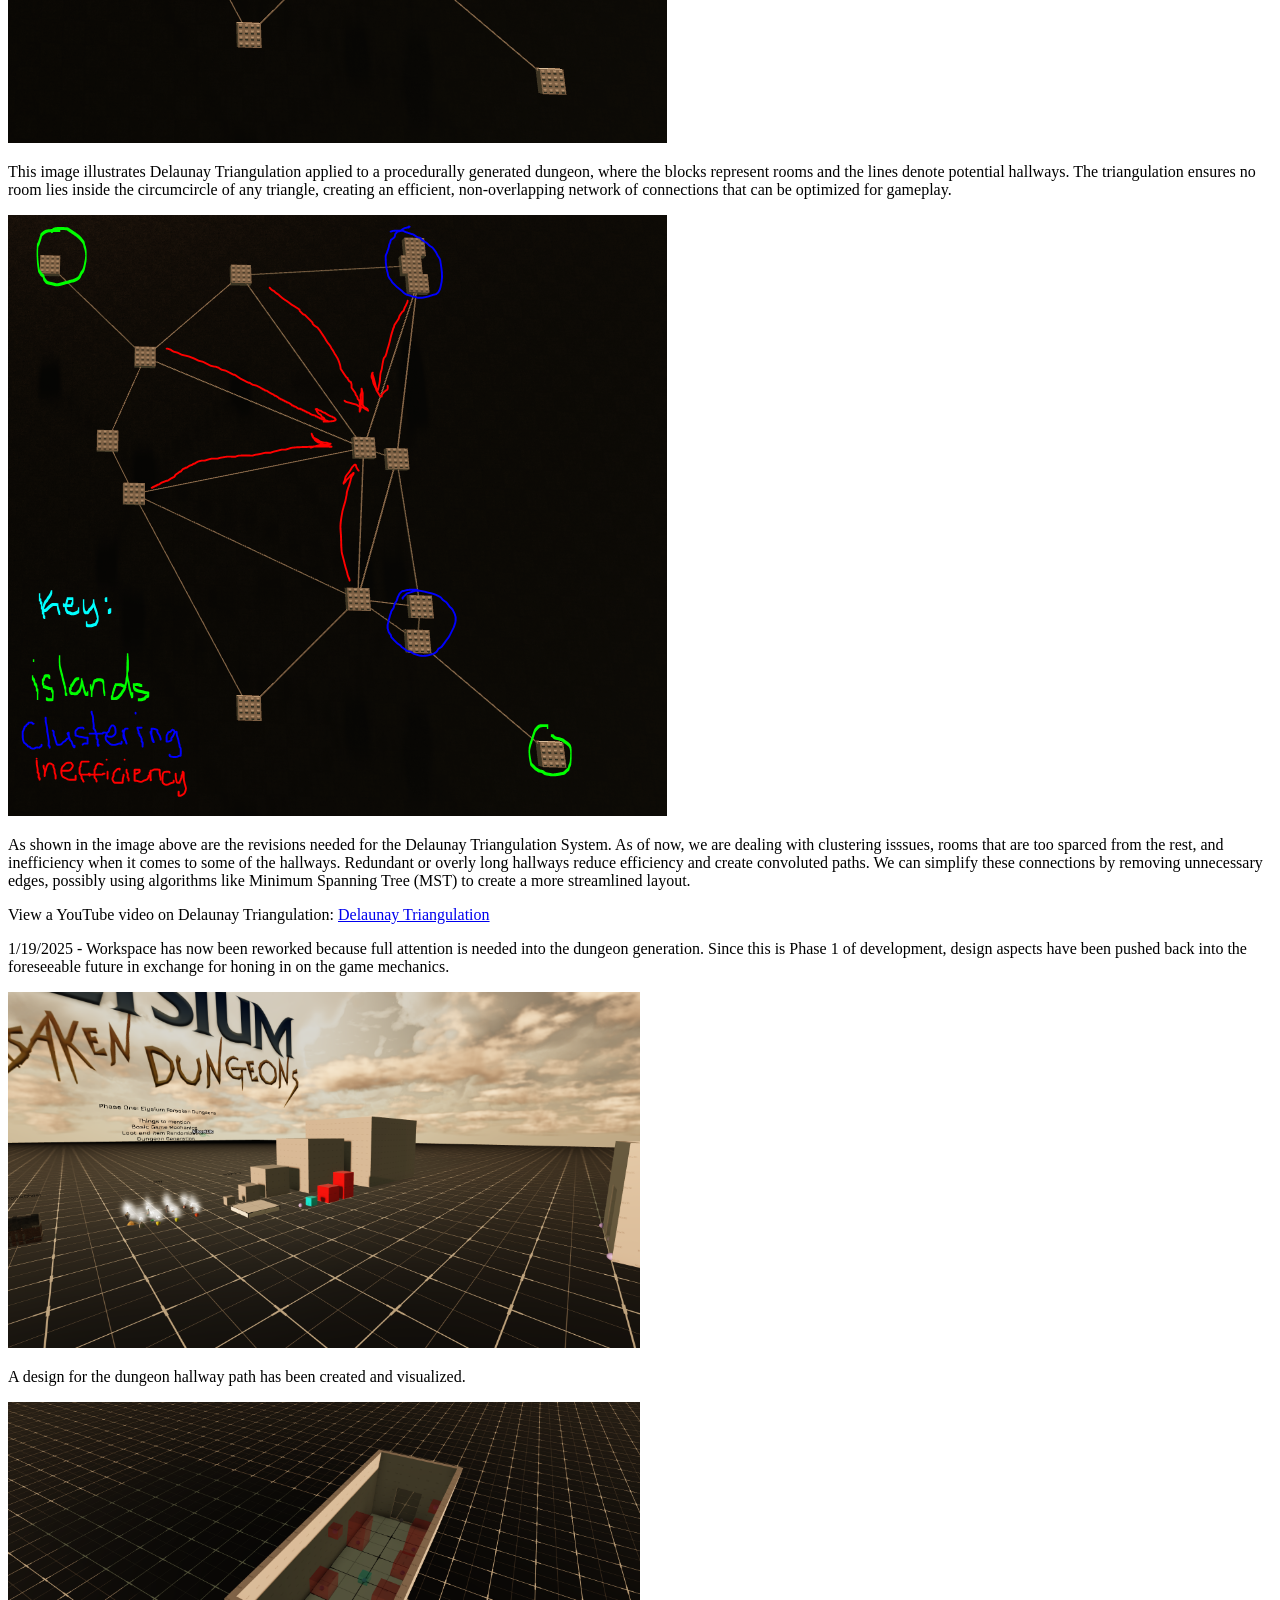
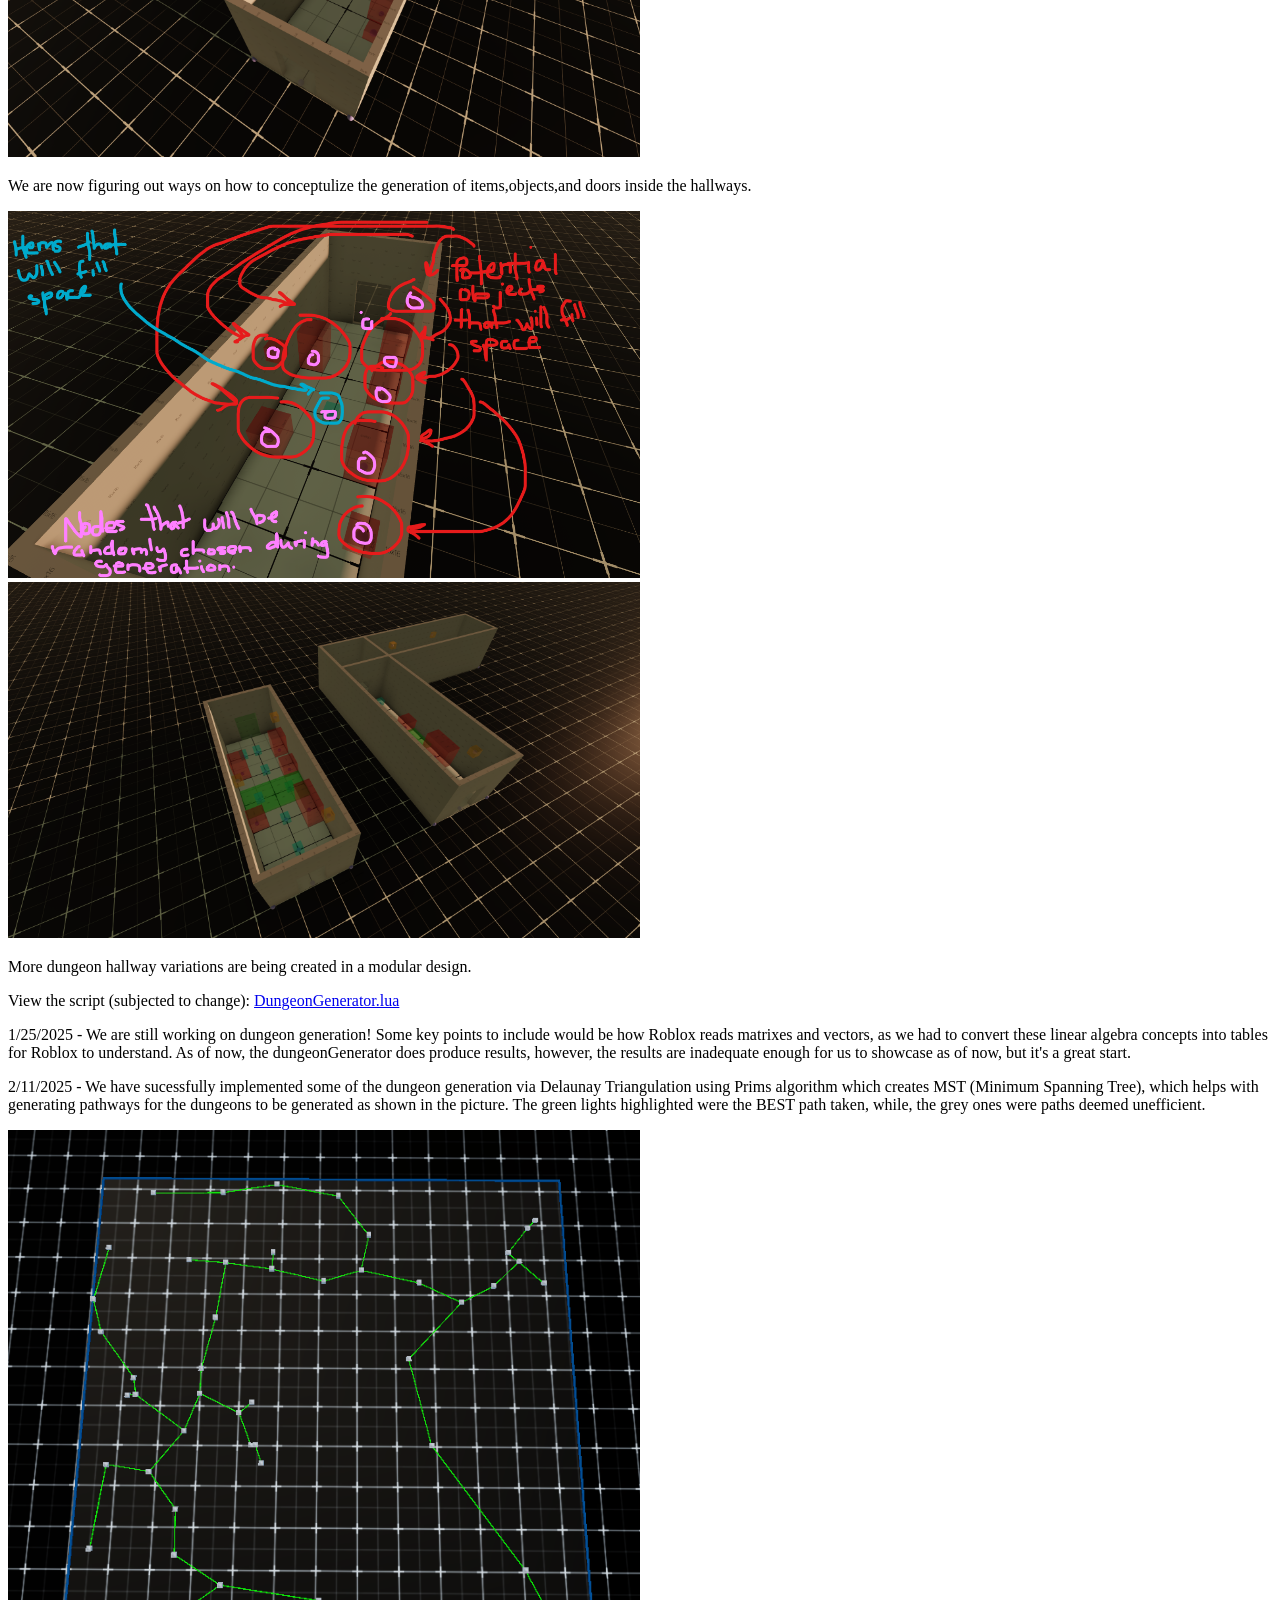
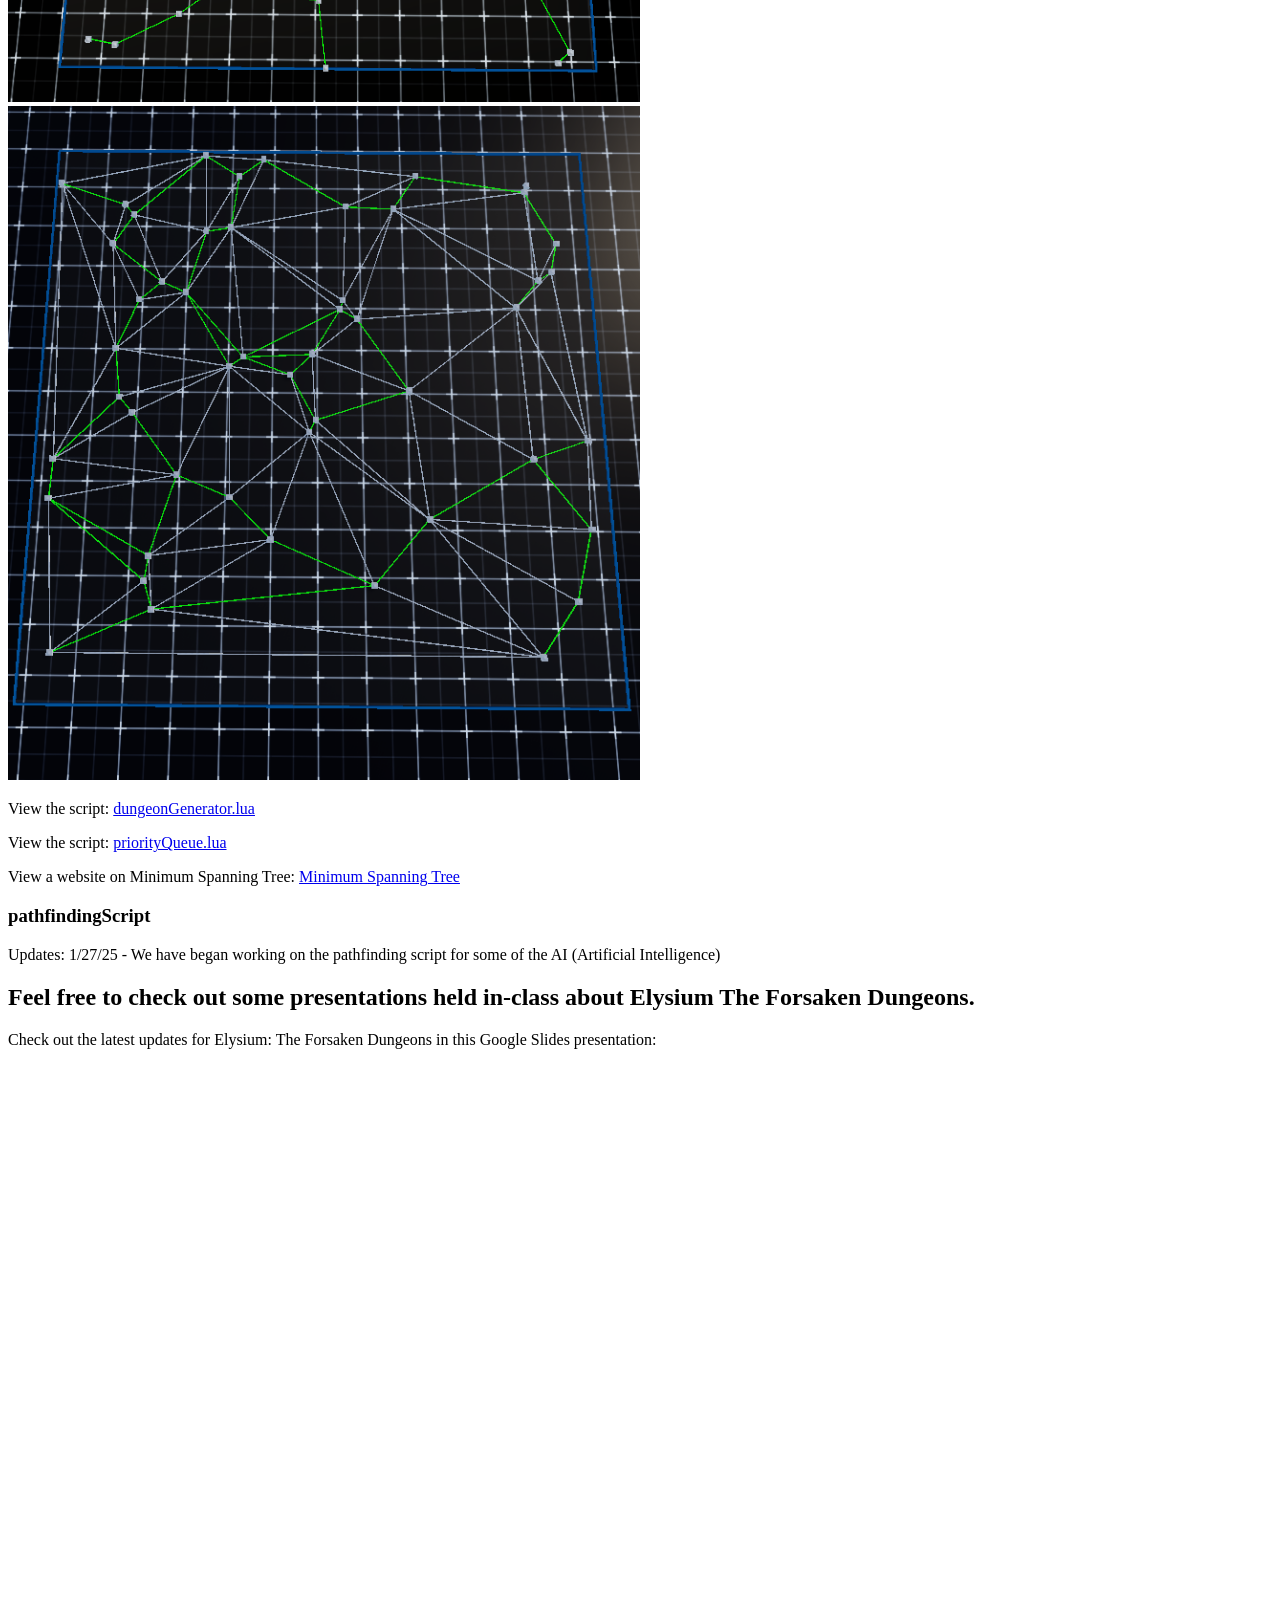
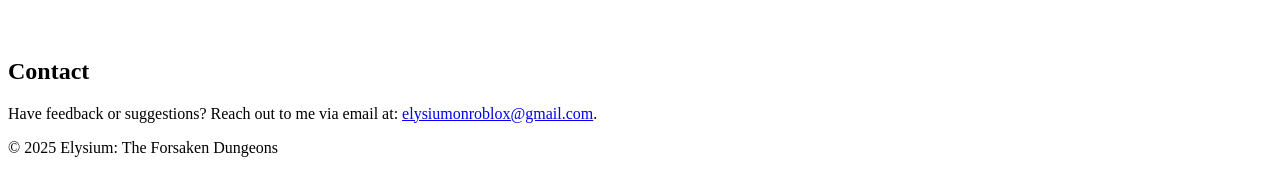
==== commit a8008e50: "Update index.html" ====
--- a/index.html
+++ b/index.html
@@ -11,8 +11,13 @@
         <img src="logo.png" alt="Elysium Logo" id="game-logo">
         <h1>Welcome to the official Elysium: The Forsaken Dungeons devlog ran by Sean Hill & Donovan Faucette</h1>
         <p>Explore the <a href="https://faucetted0530.github.io/Elysium-Development/" target="_blank">Frontend Development Page</a> for more details!</p>
-        <a href="www.linkedin.com/in/donovan-faucette-26b183269" target="_blank">
+        <a href="https://www.linkedin.com/in/donovan-faucette-26b183269" target="_blank">
         <button>View Donovan's LinkedIn Profile!</button>
+            
+</a>
+        <a href="https://www.linkedin.com/in/sean-hill-77aa6923a/" target="_blank">
+        <button>View Sean's LinkedIn Profile!</button>
+            
 </a>
     </header>
     <main>
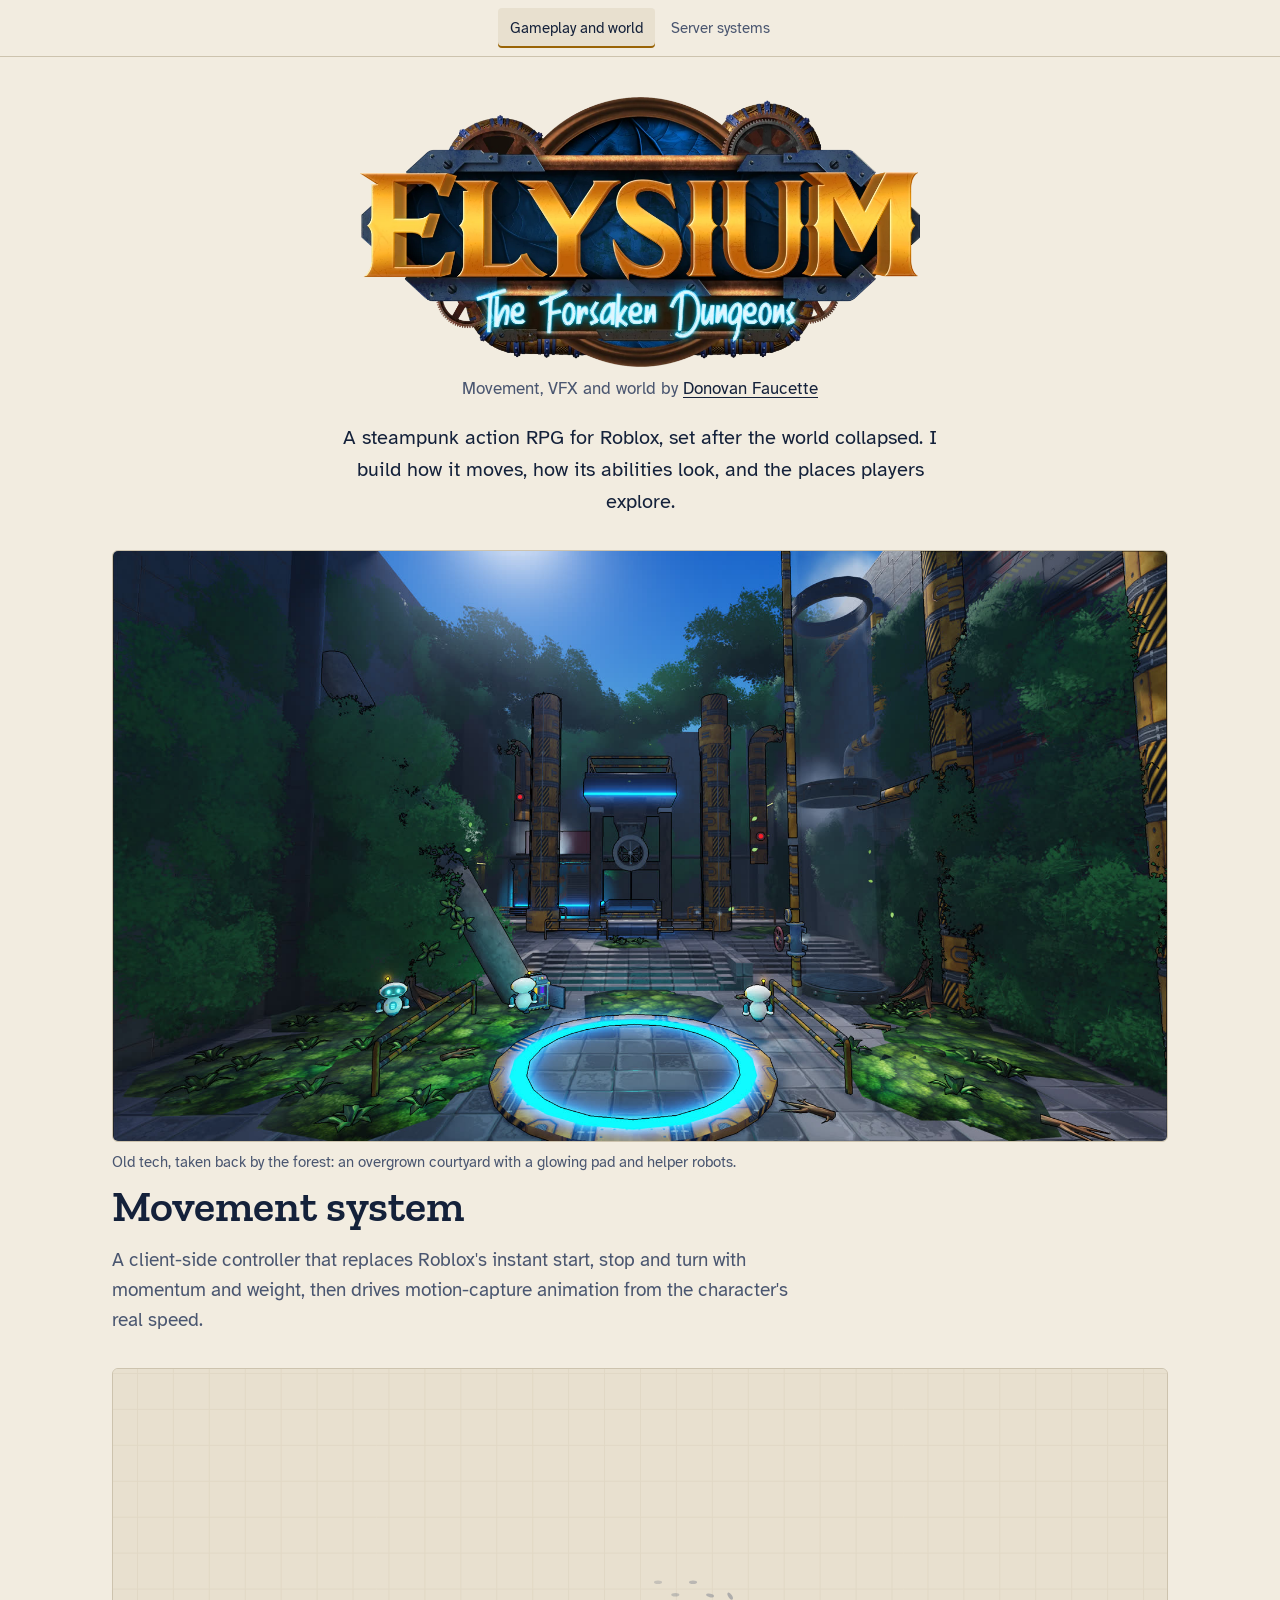
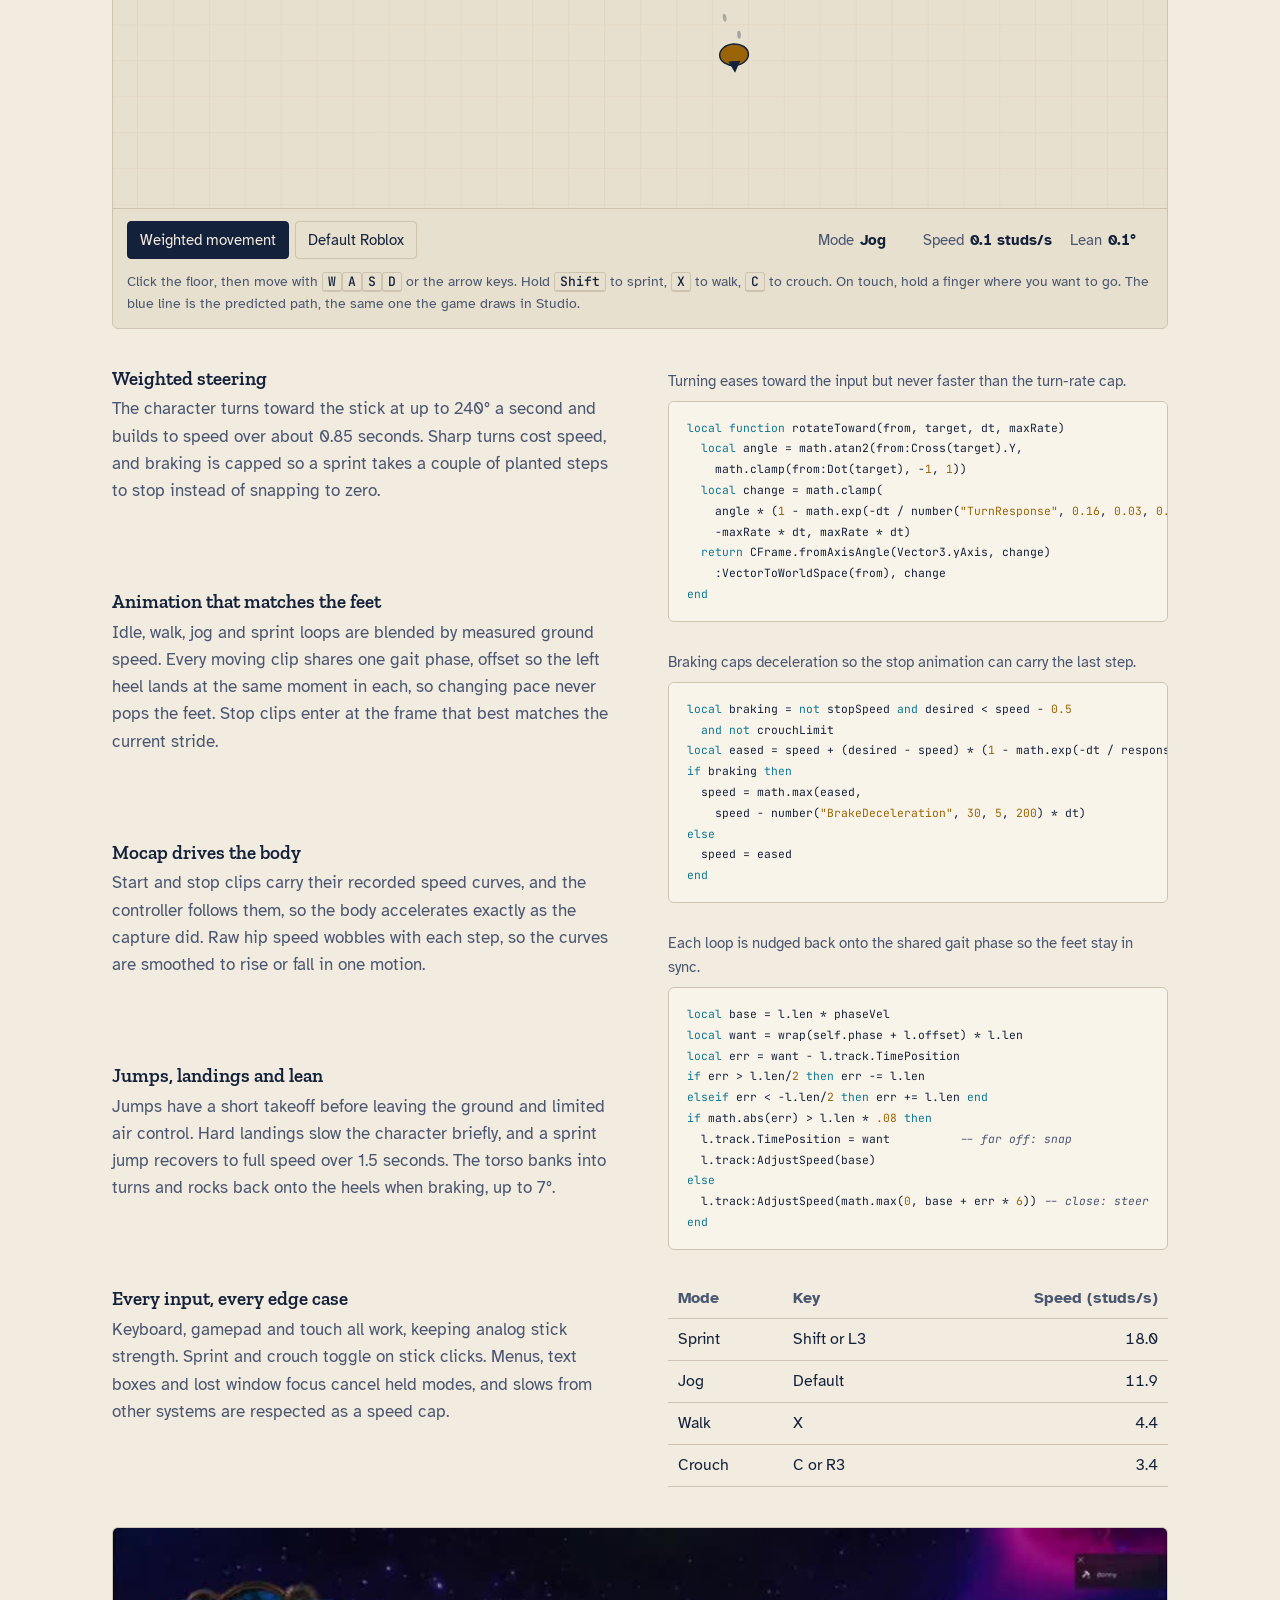
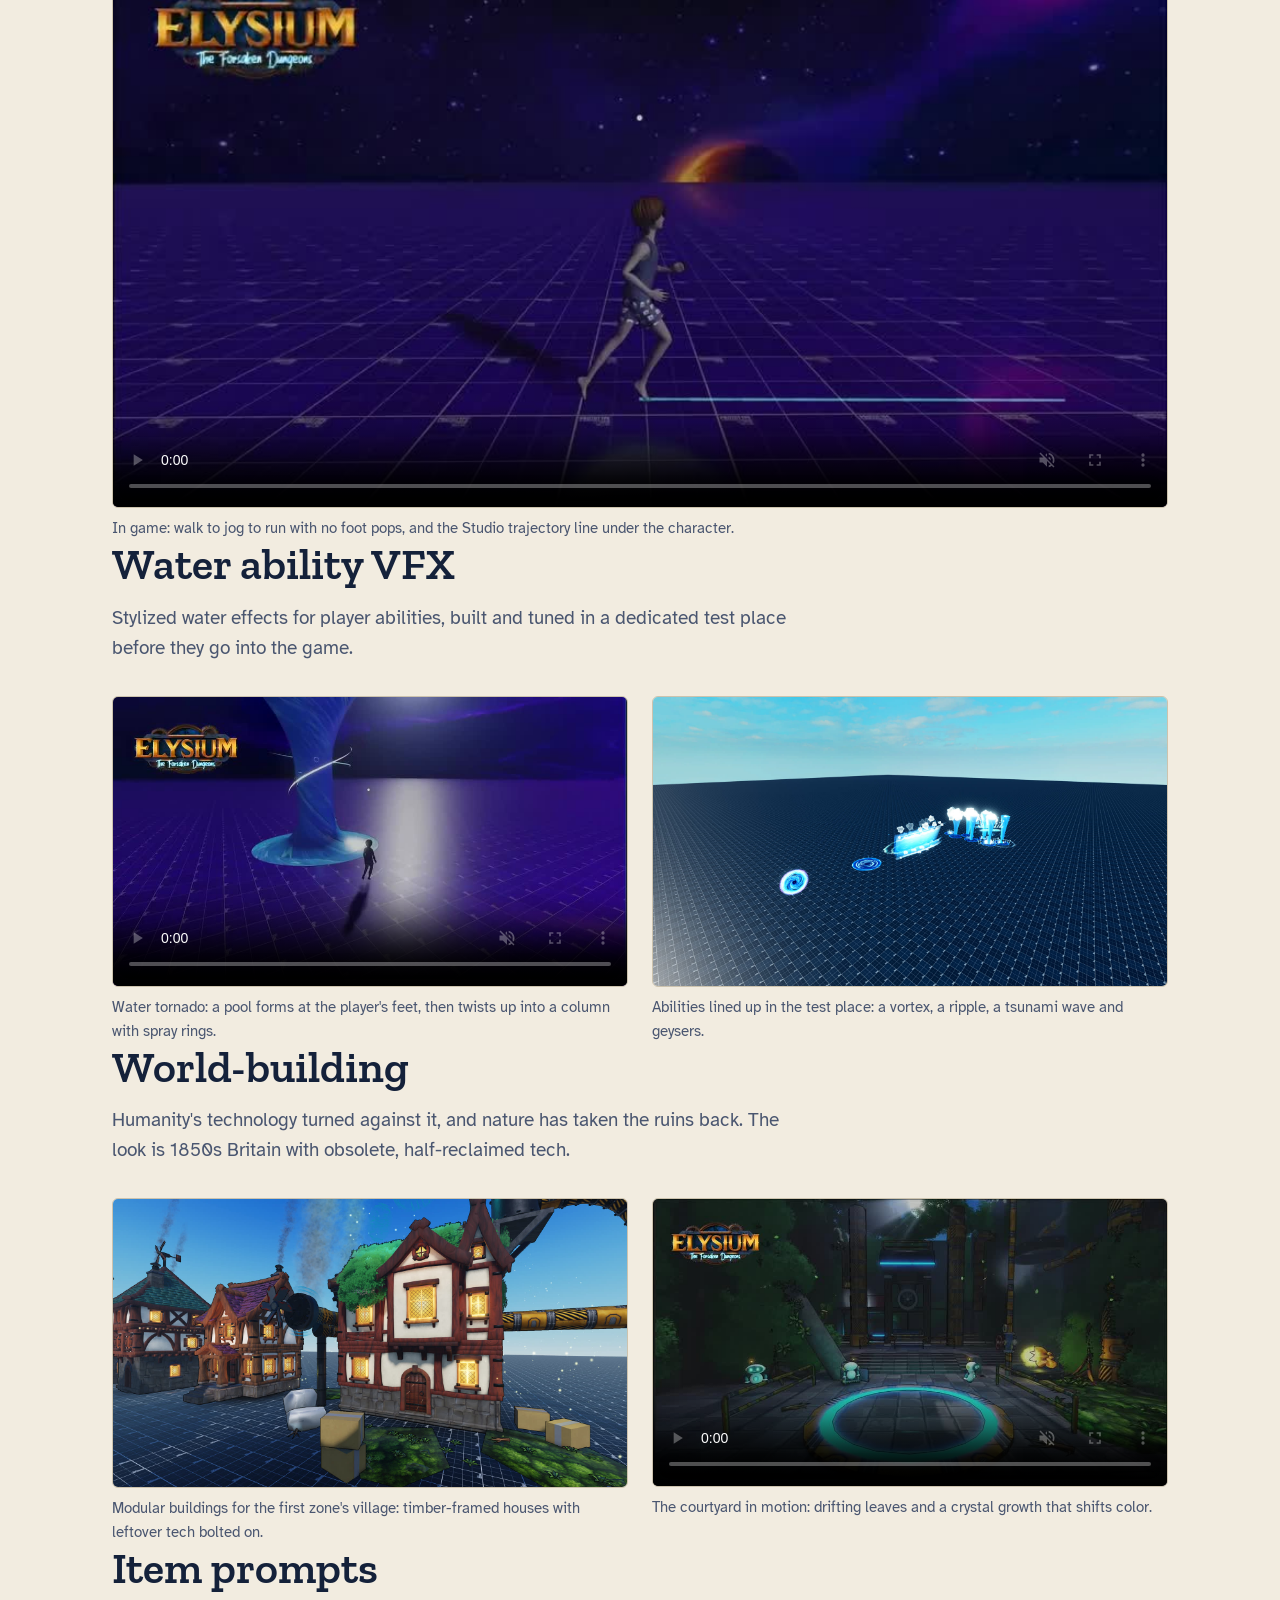
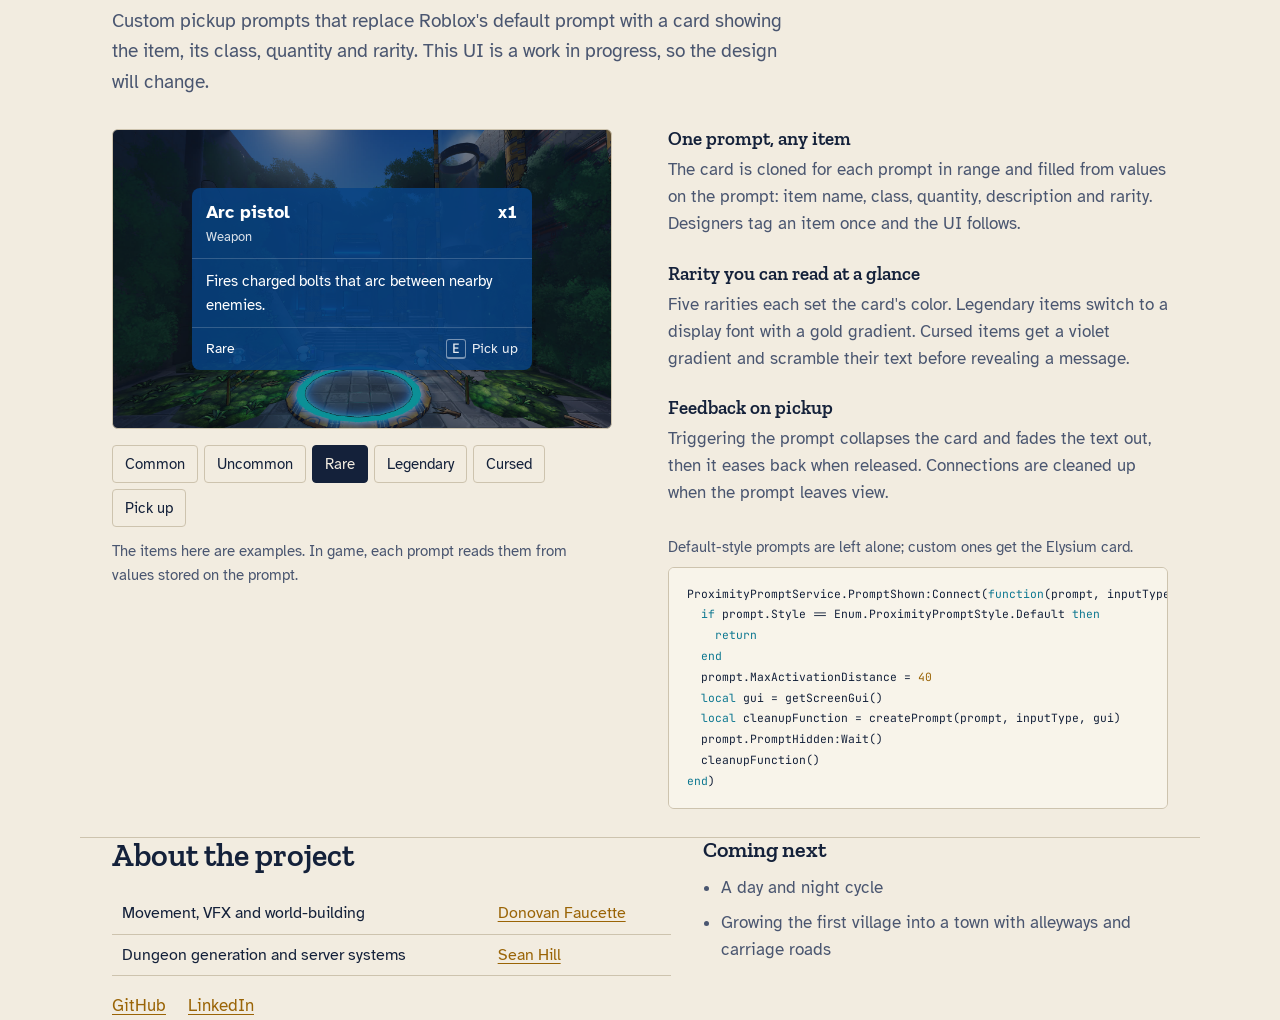
==== commit e94f3a49: "Devlog v0.1" ====
--- a/index.html
+++ b/index.html
@@ -1,148 +1,606 @@
-<!DOCTYPE html>
+<!doctype html>
 <html lang="en">
 <head>
-    <meta charset="UTF-8">
-    <meta name="viewport" content="width=device-width, initial-scale=1.0">
-    <title>Elysium: The Forsaken Dungeons</title>
-    <link rel="stylesheet" href="style.css">
+<meta charset="utf-8">
+<meta name="viewport" content="width=device-width, initial-scale=1">
+<title>Elysium Movement and World</title>
+<meta name="description" content="Donovan Faucette's work on Project Elysium, a Roblox action RPG: a weighted movement system with phase-synced mocap, stylized water VFX, and world-building.">
+<link rel="preconnect" href="https://fonts.googleapis.com">
+<link rel="preconnect" href="https://fonts.gstatic.com" crossorigin>
+<link href="https://fonts.googleapis.com/css2?family=Zilla+Slab:wght@500;600;700&family=Atkinson+Hyperlegible:ital,wght@0,400;0,700;1,400&family=JetBrains+Mono:wght@400;500&display=swap" rel="stylesheet">
+<style>
+:root{
+  --bg:#0e1829; --bg-raised:#152340; --ink:#f1e9d6; --ink-soft:#a7b1c4; --rule:#2a3c5e;
+  --gold:#f2aa33; --cyan:#4fd6f2; --copper:#d0743a; --grid:#1a2a47; --code-bg:#0a1220;
+  --focus:#ffd27a; --beam:#4fd6f2; color-scheme:dark;
+}
+@media (prefers-color-scheme: light){
+  :root:not([data-theme="dark"]){
+    --bg:#f2ece0; --bg-raised:#e8e0cf; --ink:#14213a; --ink-soft:#4a5670; --rule:#cdc3ae;
+    --gold:#9a6406; --cyan:#0e7891; --copper:#a3511e; --grid:#e1d8c5; --code-bg:#f8f4ea;
+    --focus:#9a6406; --beam:#0e7891; color-scheme:light;
+}
+}
+:root[data-theme="light"]{
+    --bg:#f2ece0; --bg-raised:#e8e0cf; --ink:#14213a; --ink-soft:#4a5670; --rule:#cdc3ae;
+    --gold:#9a6406; --cyan:#0e7891; --copper:#a3511e; --grid:#e1d8c5; --code-bg:#f8f4ea;
+    --focus:#9a6406; --beam:#0e7891; color-scheme:light;
+}
+*{box-sizing:border-box}
+html{-webkit-text-size-adjust:100%}
+body{margin:0; background:var(--bg); color:var(--ink); font:400 1.0625rem/1.6 "Atkinson Hyperlegible",system-ui,sans-serif}
+a{color:var(--gold); text-underline-offset:3px}
+a:hover{text-decoration-thickness:2px}
+:focus-visible{outline:2px solid var(--focus); outline-offset:3px; border-radius:2px}
+.wrap{max-width:1120px; margin:0 auto; padding:0 16px}
+@media (min-width:720px){.wrap{padding:0 32px}}
+h1,h2,h3{font-family:"Zilla Slab",Georgia,serif; line-height:1.1; margin:0}
+h1{font-size:clamp(3rem,9vw,6.25rem); font-weight:700; letter-spacing:-.01em}
+h2{font-size:clamp(2rem,4.5vw,2.75rem); font-weight:600}
+h3{font-size:1.375rem; font-weight:600}
+p{margin:0 0 1em}
+code{font-family:"JetBrains Mono",ui-monospace,monospace; font-size:.875em}
+
+.hero{padding-top:40px; padding-bottom:8px}
+.hero-top{display:flex; flex-wrap:wrap; gap:8px 32px; align-items:end; justify-content:space-between}
+.byline{color:var(--ink-soft); margin:0}
+.byline a{color:var(--ink)}
+.lede{font-size:1.25rem; margin:20px 0 0; max-width:48ch}
+
+/* pictures */
+.shot{margin:0}
+.shot img,.shot video{display:block; width:100%; height:auto; border-radius:6px; border:1px solid var(--rule); background:var(--bg-raised)}
+.shot figcaption{color:var(--ink-soft); font-size:.9375rem; margin-top:8px}
+.ph{
+  aspect-ratio:16/9; border:1.5px dashed var(--rule); border-radius:6px; background:var(--bg-raised);
+  display:flex; align-items:center; justify-content:center; text-align:center; padding:16px;
+  color:var(--ink-soft); font-size:.9375rem;
+}
+.ph b{display:block; color:var(--ink); font-family:"Zilla Slab",serif; font-size:1.125rem; margin-bottom:4px}
+.hero .shot{margin-top:32px}
+.gallery{display:grid; gap:24px}
+@media (min-width:760px){.gallery.two{grid-template-columns:1fr 1fr}}
+@media (min-width:760px){.gallery.feature{grid-template-columns:1fr 1fr} .gallery.feature .wide{grid-column:1/-1}}
+
+section{padding:72px 0 8px}
+.sec-head{display:grid; gap:14px; margin-bottom:32px}
+.sec-head p{font-size:1.1875rem; color:var(--ink-soft); max-width:58ch; margin:0}
+.split{display:grid; grid-template-columns:minmax(0,1fr); gap:40px}
+.split > *{min-width:0}
+@media (min-width:960px){.split{grid-template-columns:minmax(0,1fr) minmax(0,1fr); gap:56px}}
+
+.feats{display:grid; gap:26px}
+.feats h3{font-size:1.1875rem; margin-bottom:6px}
+.feats p{margin:0; color:var(--ink-soft)}
+
+figure.code{margin:0 0 28px}
+figure.code figcaption{color:var(--ink-soft); font-size:.9375rem; margin-bottom:8px}
+pre{margin:0; padding:16px 18px; background:var(--code-bg); border:1px solid var(--rule); border-radius:6px; overflow-x:auto;
+  font:400 .8125rem/1.6 "JetBrains Mono",ui-monospace,monospace; color:var(--ink); tab-size:2}
+.c{color:var(--ink-soft); font-style:italic} .k{color:var(--cyan)} .s{color:var(--gold)}
+
+table{border-collapse:collapse; width:100%; font-size:.9688rem}
+th,td{text-align:left; padding:8px 10px; border-bottom:1px solid var(--rule)}
+th{font-weight:700; color:var(--ink-soft)}
+td.num, th.num{text-align:right; font-variant-numeric:tabular-nums}
+
+/* movement demo */
+.demo{border:1px solid var(--rule); border-radius:6px; background:var(--bg-raised); overflow:hidden; margin-bottom:40px}
+.demo canvas{display:block; width:100%; height:auto; touch-action:none; cursor:crosshair}
+.demo-bar{display:flex; flex-wrap:wrap; gap:12px 20px; align-items:center; justify-content:space-between; padding:12px 14px; border-top:1px solid var(--rule)}
+.seg{display:flex; gap:6px; flex-wrap:wrap}
+.seg button,.btn{font:inherit; font-size:.9375rem; color:var(--ink); background:transparent; border:1px solid var(--rule); border-radius:4px; padding:6px 12px; cursor:pointer}
+.seg button[aria-pressed="true"]{background:var(--ink); color:var(--bg); border-color:var(--ink)}
+.seg button:hover,.btn:hover{border-color:var(--ink-soft)}
+.readout{display:flex; flex-wrap:wrap; gap:4px 18px; margin:0; color:var(--ink-soft); font-size:.9375rem}
+.readout div{display:flex; gap:6px}
+.readout dt{margin:0}
+.readout dd{margin:0; color:var(--ink); font-weight:700; font-variant-numeric:tabular-nums; min-width:4.5ch}
+.keys{padding:0 14px 12px; color:var(--ink-soft); font-size:.875rem; margin:0}
+kbd{font:500 .8125rem "JetBrains Mono",monospace; border:1px solid var(--rule); border-bottom-width:2px; border-radius:3px; padding:0 5px; color:var(--ink)}
+
+footer{padding:72px 0 56px; margin-top:64px; border-top:1px solid var(--rule)}
+.foot{display:grid; gap:32px}
+@media (min-width:720px){.foot{grid-template-columns:1.2fr 1fr}}
+.links{display:flex; flex-wrap:wrap; gap:10px 22px; margin-top:16px}
+.foot ul{margin:0; padding-left:1.1em; display:grid; gap:8px; color:var(--ink-soft)}
+
+/* ---------- site nav ---------- */
+.topnav{position:sticky; top:0; z-index:20; background:var(--bg); border-bottom:1px solid var(--rule)}
+.topnav .wrap{display:flex; align-items:center; justify-content:center; gap:12px; min-height:56px}
+.topnav .site{font:600 1.125rem/1 "Zilla Slab",Georgia,serif; color:var(--ink); text-decoration:none; white-space:nowrap}
+.tabs{display:flex; gap:4px}
+.tabs a{color:var(--ink-soft); text-decoration:none; padding:8px 12px; border-radius:4px; font-size:.9375rem; white-space:nowrap}
+.tabs a:hover{color:var(--ink)}
+.tabs a[aria-current="page"]{color:var(--ink); background:var(--bg-raised); box-shadow:inset 0 -2px 0 var(--gold)}
+h1.logo{margin:0; line-height:0}
+h1.logo img{display:block; width:clamp(260px,62vw,560px); height:auto; margin:0 auto}
+.hero-top{flex-direction:column; align-items:center; text-align:center}
+.hero .lede{margin-left:auto; margin-right:auto; text-align:center}
+
+/* item prompt demo */
+.prompt-stage{position:relative; border:1px solid var(--rule); border-radius:6px; overflow:hidden; min-height:300px;
+  display:flex; align-items:center; justify-content:center; padding:32px 16px; background:#0e1829 center/cover no-repeat}
+.prompt-stage::before{content:""; position:absolute; inset:0; background:rgba(8,14,26,.45)}
+.prompt{position:relative; width:min(340px,100%); border-radius:8px; color:#fff; background:rgba(6,10,20,.72); overflow:hidden;
+  transform-origin:center; transition:transform .2s cubic-bezier(.25,.46,.45,.94), opacity .2s; font-family:"Atkinson Hyperlegible",sans-serif}
+.prompt.out{transform:scaleX(0); opacity:0}
+.prompt .bgc{position:absolute; inset:0; opacity:.4}
+.prompt .row{position:relative; padding:10px 14px}
+.prompt .top{display:flex; justify-content:space-between; align-items:baseline; gap:12px; border-bottom:1px solid rgba(255,255,255,.18)}
+.prompt .nm{font-weight:700; font-size:1.125rem}
+.prompt .cls{font-size:.8125rem; opacity:.85}
+.prompt .qty{font-variant-numeric:tabular-nums; font-weight:700}
+.prompt .desc{font-size:.9375rem; min-height:3.2em}
+.prompt .bot{display:flex; justify-content:space-between; align-items:center; border-top:1px solid rgba(255,255,255,.18); font-size:.875rem}
+.prompt .key{display:inline-flex; align-items:center; gap:6px; opacity:.9}
+.prompt .key kbd{color:#fff; border-color:rgba(255,255,255,.5)}
+.prompt.fancy .tx{font-family:"Zilla Slab",Georgia,serif; -webkit-background-clip:text; background-clip:text; color:transparent}
+.prompt.legendary .tx{background-image:linear-gradient(180deg,#ffff00,#ffa500)}
+.prompt.cursed .tx{background-image:linear-gradient(180deg,#ee00ff,#4025ac)}
+.prompt.cursed .tx, .prompt.legendary .tx{font-weight:700}
+.rarities{display:flex; flex-wrap:wrap; gap:6px; margin:16px 0 0}
+.wip{color:var(--ink-soft); font-size:.9375rem; margin:12px 0 0}
+</style>
 </head>
 <body>
-    <header>
-        <img src="logo.png" alt="Elysium Logo" id="game-logo">
-        <h1>Welcome to the official Elysium: The Forsaken Dungeons devlog ran by Sean Hill & Donovan Faucette</h1>
-        <p>Explore the <a href="https://faucetted0530.github.io/Elysium-Development/" target="_blank">Frontend Development Page</a> for more details!</p>
-        <a href="https://www.linkedin.com/in/donovan-faucette-26b183269" target="_blank">
-        <button>View Donovan's LinkedIn Profile!</button>
-            
-</a>
-        <a href="https://www.linkedin.com/in/sean-hill-77aa6923a/" target="_blank">
-        <button>View Sean's LinkedIn Profile!</button>
-            
-</a>
-    </header>
-    <main>
-        <section>
-            <h2>About Elysium</h2>
-            <p>This devlog documents the development of Elysium: The Forsaken Dungeons. Follow along as we share progress, challenges, and updates! And as a reminder, this is an indie project handled by three college students, things are subjected to change!</p>
-        </section>
-        <section>
-            <section>
-            <h2>Phases:</h2>
-            <p>•Phase 1: Primarily includes the implementation of basic game mechanics, back-end, server mechanics, and dungeon/loot generation.
-               •Phase 2: Game is further expanded on through design and concept art. This phase will introduce various things such as enemy design, card design, dunegon design, and much more.
-               •Phase 3.1: Finishing touches are put onto the game and cleanup functions are implemeneted to ensure there aren't any faults in the games mechanics. 
-               •Phase 3.2: The game is completed enough for showcase purposes and advertisement. Future plans are put into place to have the game held at conferences such as RDC25' and much more.</p>
-        </section>
-        <section>
-            <h2>Development Updates for the month of January: Phase 1</h2>
-            <article>
-                <h3>Inventory Server: The handling of player items and statistics.</h3>
-                <p>Primarily handles player(s) items by grabbing items out of replicatedStorage using the following dependencie(s): "InventoryServer" , then sends player information back to the player. </p>
-                <p>Lucidchart and design for InventoryServer is below.</p>
-                <iframe src="https://drive.google.com/file/d/1Bl6S8-51OgXK31w7BebmNlVU2c-J7W19/preview" width="100%" height="600px">
-                Your browser does not support iframes.
-                </iframe>
-                <p>View the script: <a href="https://github.com/Silver20619/Elysium-Development/raw/main/Scripts/src/Server/InventoryServer.lua" target="_blank">InventoryServerScript.lua</a></p
-                
-            </article>
-            <article>
-                <h3>ProximityPromptScript: The debugging of players on gathering item information.</h3>
-                <p>Checks if the player has activated a proximity prompt (Billboard GUI of item) while also confirming item ID. </p>
-                <p>View the script: <a href="https://github.com/Silver20619/Elysium-Development/raw/main/Scripts/src/Server/ProximityPromptScript/Script.server.lua" target="_blank">PromximityPromptScript.lua</a></p
-                                                                                                                                                                                                              
-            </article>
-            <article>
-                <h3>Security System: A inventory security system.</h3>
-                <p>Effectively iterates through player inventory and chests that contain items so make sure an exisiting tag is present, and if not, the system outputs "Invalid tag". Also sets in place settings that puts a maximum value on data inside of a given stack at a time; provides the IDs for the following objects: Armor, Weapon, Consumable, Cards, and Moves. Creates a stack and intializes it at -1 to ensure there is no overflow of data when checkOverFlow function is ran. Handles the creation of stacks for the inventory system alongside the math needed for processing item information. </p>
-                <p>View the script: <a href="https://github.com/Silver20619/Elysium-Development/raw/main/Scripts/src/Server/SecurityCheck.server.lua" target="_blank">SecurityCheck.server.lua</a></p
-            </article>
-             <article>
-                <h3>LootRandomizer: Randomizes loot for the player </h3>
-                <p>Creates a random number through a table (1-10), intializes the local counter at 0 to ensure no overflow of data; takes the rarity for any given item and applies an local weight to said item, the higher the weight, the less likely the player will pull that item. Each chest has its own lootTable which is a table that holds all the possible items a player can get out of a particular chest. The Loot Randomizer will select a number between 1-3 which dictates the amount of items you can recieve in a given chest. </p>
-                <p>View the script: <a href="https://github.com/Silver20619/Elysium-Development/raw/main/Scripts/src/Server/LootRandomizer.lua" target="_blank">LootRandomizer.lua</a></p
-                <img src="RobloxScreenShot20250115_164452254.png" alt="Player interacts with chest and is granted the random item "Antidote">                                                                                                                                                                              
-            </article>
-            <article>
-                <h3>customProximityPrompts: Graphical interface for items</h3>
-                <p>Primarily works on front-end graphical interface settings. Sets rarity colors along with grabbing the screenGUI out of the playerGUI (When player spawns in world, storage is created for GUIs). The proximity prompt is loaded in segments such as the frame, bottom frame, middle frame, and top frame; all of which the script iterates through the world explorer to find. Then, UI elements are added by iterating through the orld explorer to find elements such as: rarityType, descriptionType, itemClass, item, and itemQuantity. Various other elements are added in as well such as tweening(animations) alongside distance optimization and clean up functions after the player has disengaged with said item. </p>
-                <p>View the script: <a href="https://github.com/Silver20619/Elysium-Development/raw/main/Scripts/src/Server/customProximityPrompts.lua" target="_blank">customProximityPrompts.lua</a></p
-                <img src="C2976CD9-923E-4DBC-86C6-30BD529B8DAD.jpg" alt="Player looking at a red apple in the game world is promnpted a GUI (graphical user interface) designed completely in Roblox Studio">                                                                                                                                                                                              
-            </article>
-            <article>
-                <h3>Animations</h3>
-                <p>Using plugins such as Moon Animator 2 alognside the default Roblox Animation Editor, various animations have been added into the game such as opening a chest, and various others. </p>
-            </article>
-            <article>
-                <h3>localHighlighter</h3>
-                <p>A script that handles the highlighting of objects only if interactable and the players line-of-sight matches the object in the workspace.</p>
-            </article>
-             <article>
-                <h3>dungeonGeneration</h3>
-                <p>Updates:
-                1/18/2025 - Research was conducted on Delaunay Triangulation and Bower-Watson algorithms to help in assistance with the procedurally generated dungeons. It has come to our attention that Delaunay Triangulation would be the best choice for our state of action because of its ability to delete unnecessary plot points in our grid mapping (super traingle) </p>
-                <img src="superTriangle.png" 
-                 alt="Super Triangle in Delaunay Triangulation" 
-                 style="max-width: 100%; height: auto;">
-                 <p> As shown in the picture above, the super triangle serves as a boundary encompassing all points on the plane. Within this boundary, a **circumcircle** is drawn for each triangle, ensuring that no points lie inside the circumcircle other than the vertices of the triangle itself. This property is critical for Delaunay Triangulation, as it maintains the most equiangular triangle configurations, reducing thin or elongated triangles. By iteratively applying this rule, the algorithm ensures a balanced and efficient triangulation of the points.</p>
-                <img src="Triangulation.PNG" 
-                 alt="Delaunay Triangulation ran in-game simulating rooms and pathways to rooms" 
-                 style="max-width: 100%; height: auto;">
-                 <p> This image illustrates Delaunay Triangulation applied to a procedurally generated dungeon, where the blocks represent rooms and the lines denote potential hallways. The triangulation ensures no room lies inside the circumcircle of any triangle, creating an efficient, non-overlapping network of connections that can be optimized for gameplay.</p>    
-                <img src="TriangulationRevision.PNG" 
-                 alt="Revised Delaunay Triangulation for future reference" 
-                 style="max-width: 100%; height: auto;">
-                 <p>As shown in the image above are the revisions needed for the Delaunay Triangulation System. As of now, we are dealing with clustering isssues, rooms that are too sparced from the rest, and inefficiency when it comes to some of the hallways. Redundant or overly long hallways reduce efficiency and create convoluted paths. We can simplify these connections by removing unnecessary edges, possibly using algorithms like Minimum Spanning Tree (MST) to create a more streamlined layout.</p>
-                 <p>View a YouTube video on Delaunay Triangulation: <a href="https://www.youtube.com/watch?v=GctAunEuHt4&t=1s" target="_blank">Delaunay Triangulation</a></p </p>
-                 <p>1/19/2025 - Workspace has now been reworked because full attention is needed into the dungeon generation. Since this is Phase 1 of development, design aspects have been pushed back into the foreseeable future in exchange for honing in on the game mechanics.</p>
-                 <img src="RevisedWorkspace.png" 
-                 alt="Revised Workspace to allow for full workflow" 
-                 style="max-width: 50%; height: auto;">
-                 <p>A design for the dungeon hallway path has been created and visualized. </p>
-                 <img src="dungeonHallwayTemplate.png" 
-                 alt="First iteration of dungeon hallway designed with nodes, objects, and items; alongside all dimensions needed" 
-                 style="max-width: 50%; height: auto;">
-                 <p>We are now figuring out ways on how to conceptulize the generation of items,objects,and doors inside the hallways. </p>
-                 <img src="generationConcept.png" 
-                 alt="Concept required for dungeon generation" 
-                 style="max-width: 50%; height: auto;">
-                 <img src="variousDungeonLayout.png" 
-                 alt="More dungeon hallway variations are being created." 
-                 style="max-width: 50%; height: auto;">
-                 <p>More dungeon hallway variations are being created in a modular design.</p>
-                 <p>View the script (subjected to change): <a href="https://github.com/Silver20619/Elysium-Development/raw/main/Scripts/src/Server/DungeonGenerator.lua" target="_blank">DungeonGenerator.lua</a></p>
-                  <p>1/25/2025 - We are still working on dungeon generation! Some key points to include would be how Roblox reads matrixes and vectors, as we had to convert these linear algebra concepts into tables for Roblox to understand. As of now, the dungeonGenerator does produce results, however, the results are inadequate enough for us to showcase as of now, but it's a great start.</p>
-                 <p>2/11/2025 - We have sucessfully implemented some of the dungeon generation via Delaunay Triangulation using Prims algorithm which creates MST (Minimum Spanning Tree), which helps with generating pathways for the dungeons to be generated as shown in the picture. The green lights highlighted were the BEST path taken, while, the grey ones were paths deemed unefficient.</p>
-                 <img src="flushedDesign.png" 
-                 alt="MST (Minimum Spannning Tree)" 
-                 style="max-width: 50%; height: auto;">
-                 <img src="revisedDelanuayTriangulation.png" 
-                 alt="MST (Minimum Spannning Tree)" 
-                 style="max-width: 50%; height: auto;">
-                 <p>View the script: <a href="https://github.com/Silver20619/Elysium-Development/raw/main/Scripts/src/Server/dungeonGenerator.lua" target="_blank">dungeonGenerator.lua</a></p
-                <p>View the script: <a href="https://github.com/Silver20619/Elysium-Development/raw/main/Scripts/src/Server/priorityQueue.lua" target="_blank">priorityQueue.lua</a></p
-                <p>View a website on Minimum Spanning Tree: <a href="https://www.geeksforgeeks.org/what-is-minimum-spanning-tree-mst/" target="_blank">Minimum Spanning Tree</a></p </p>
-            </article>
-            <h3>pathfindingScript</h3>
-                <p>Updates:
-                1/27/25 - We have began working on the pathfinding script for some of the AI (Artificial Intelligence) </p>
-            </article>
-           
-        </section>
-
-        <!-- Google Slides Embed Section -->
-        <section>
-            <h2>Feel free to check out some presentations held in-class about Elysium The Forsaken Dungeons.</h2>
-            <p>Check out the latest updates for Elysium: The Forsaken Dungeons in this Google Slides presentation:</p>
-            <iframe src="https://docs.google.com/presentation/d/e/2PACX-1vS-Ve42lEekk6aHbVl4VysuiZUjRAtt9tw-E0mODjv5jHIIyIK9VS1LW9nBuxpJyLHWP__s0kZuMmwU/embed?start=false&loop=false&delayms=3000" frameborder="0" width="960" height="569" allowfullscreen="true" mozallowfullscreen="true" webkitallowfullscreen="true"></iframe>
-        </section>
-
-        <section>
-            <h2>Contact</h2>
-            <p>Have feedback or suggestions? Reach out to me via email at: <a href="mailto:elysiumonroblox@gmail.com">elysiumonroblox@gmail.com</a>.</p>
-        </section>
-    </main>
-    <footer>
-        <p>&copy; 2025 Elysium: The Forsaken Dungeons</p>
-    </footer>
+<nav class="topnav" aria-label="Project Elysium pages">
+  <div class="wrap">
+    <div class="tabs">
+      <a href="index.html" aria-current="page">Gameplay and world</a>
+      <a href="systems.html">Server systems</a>
+    </div>
+  </div>
+</nav>
+
+
+<header class="hero wrap">
+  <div class="hero-top">
+    <h1 class="logo"><img src="[data-uri]" width="1100" height="530" alt="Elysium: The Forsaken Dungeons"></h1>
+    <p class="byline">Movement, VFX and world by <a href="https://linkedin.com/in/donovan-faucette-26b183269">Donovan Faucette</a></p>
+  </div>
+  <p class="lede">A steampunk action RPG for Roblox, set after the world collapsed. I build how it moves, how its abilities look, and the places players explore.</p>
+  <figure class="shot">
+    <img src="[data-uri]